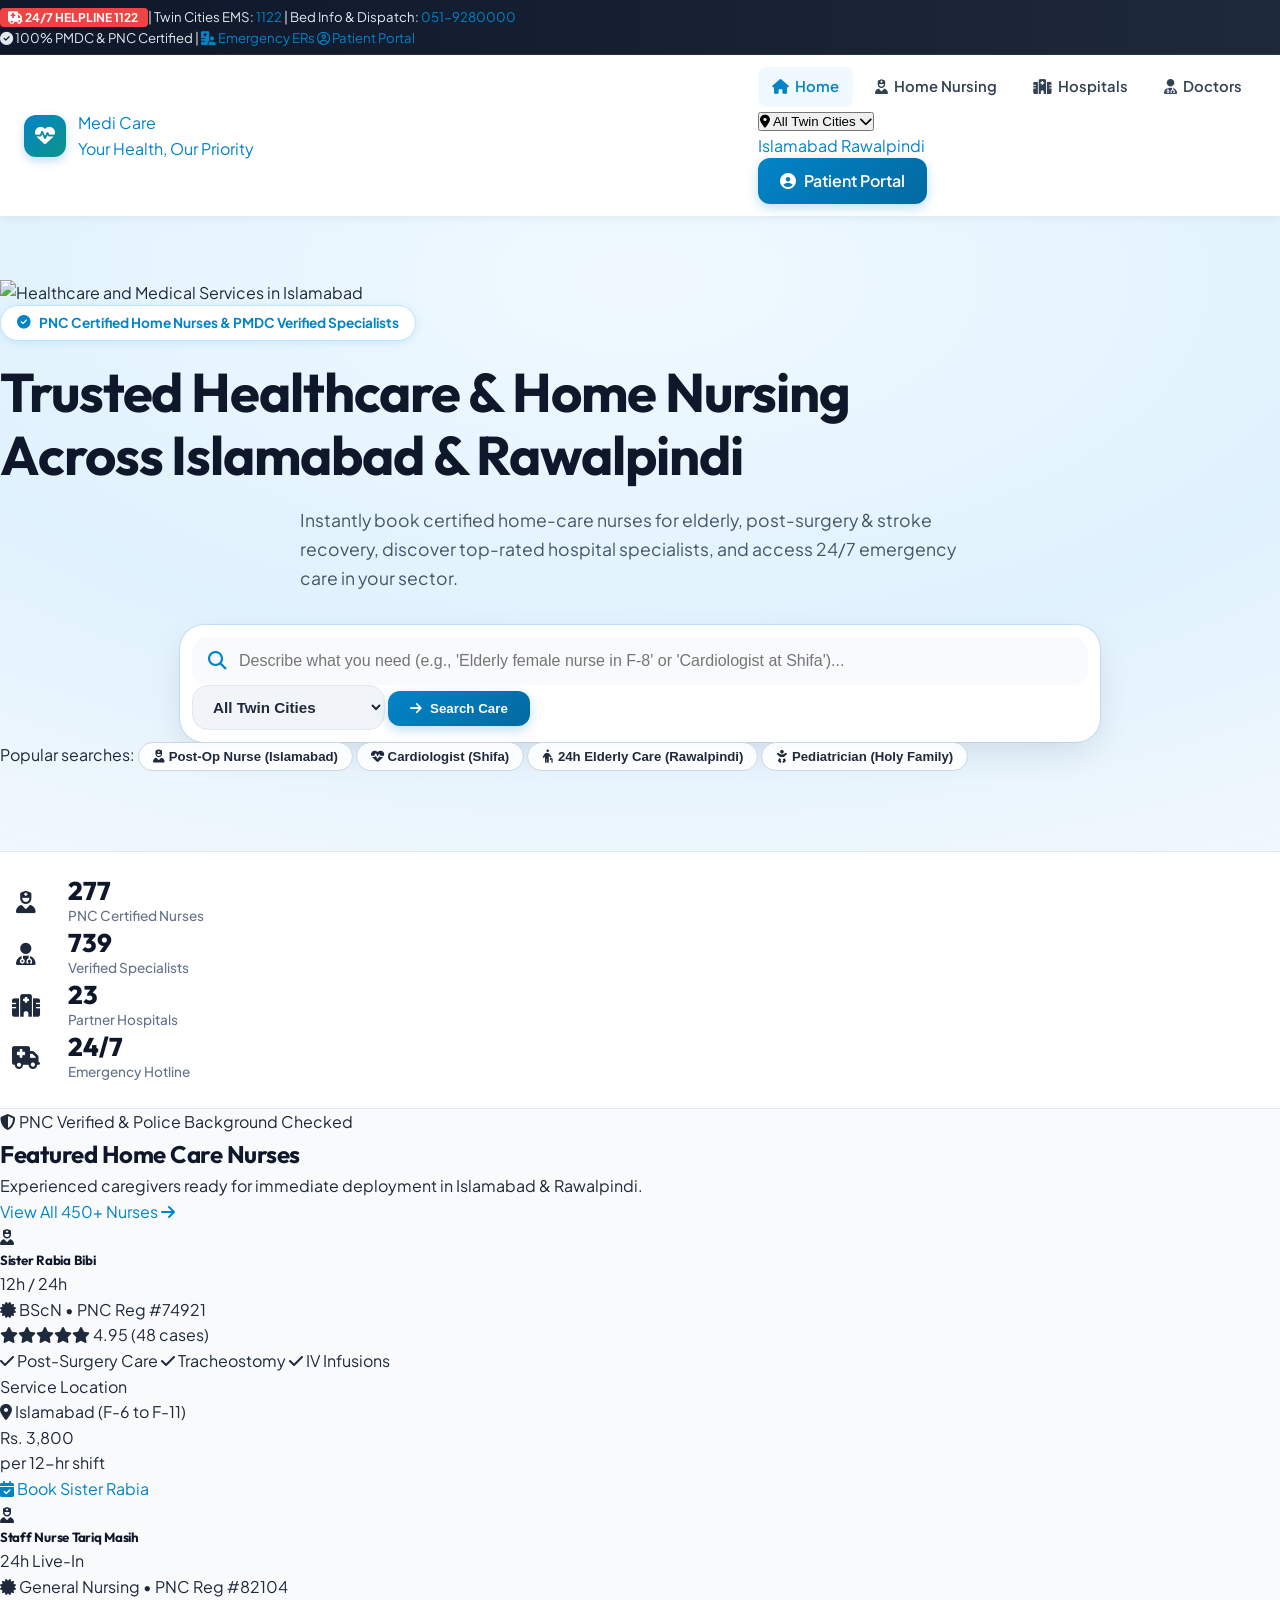
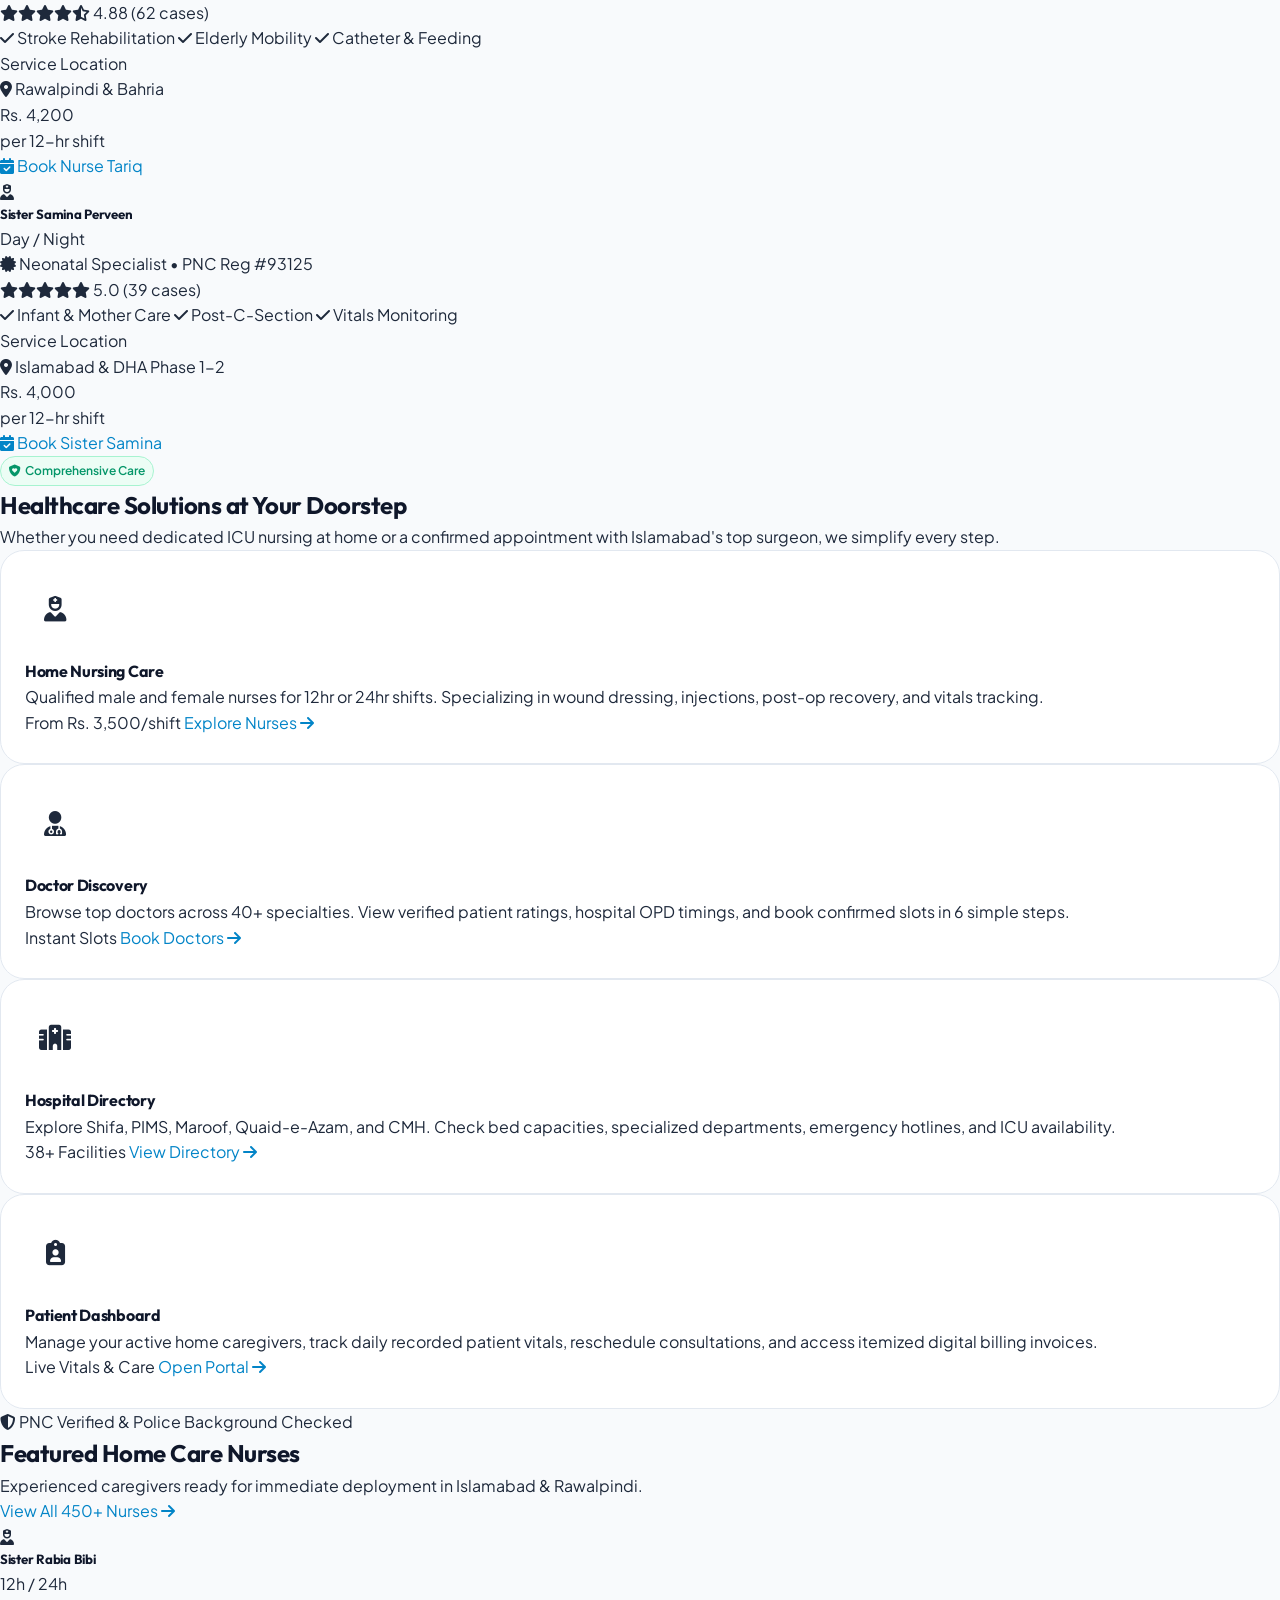
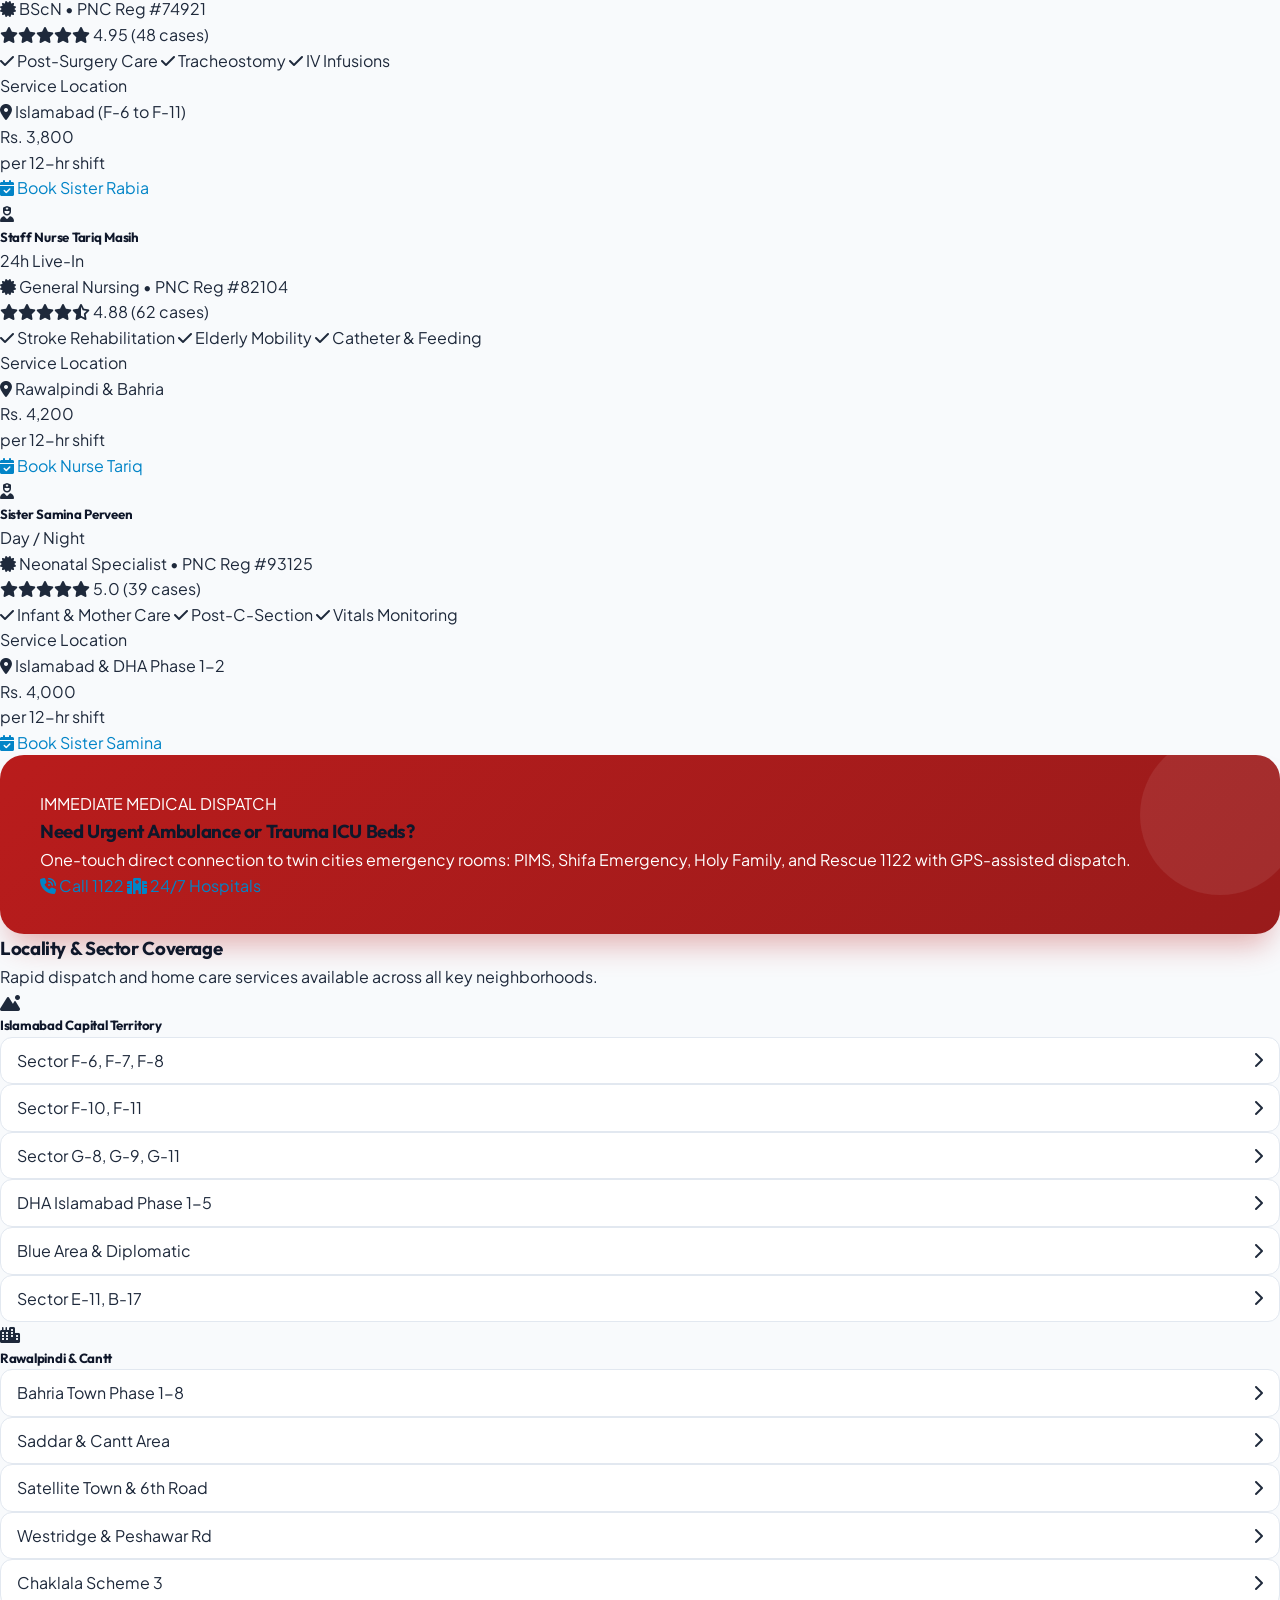
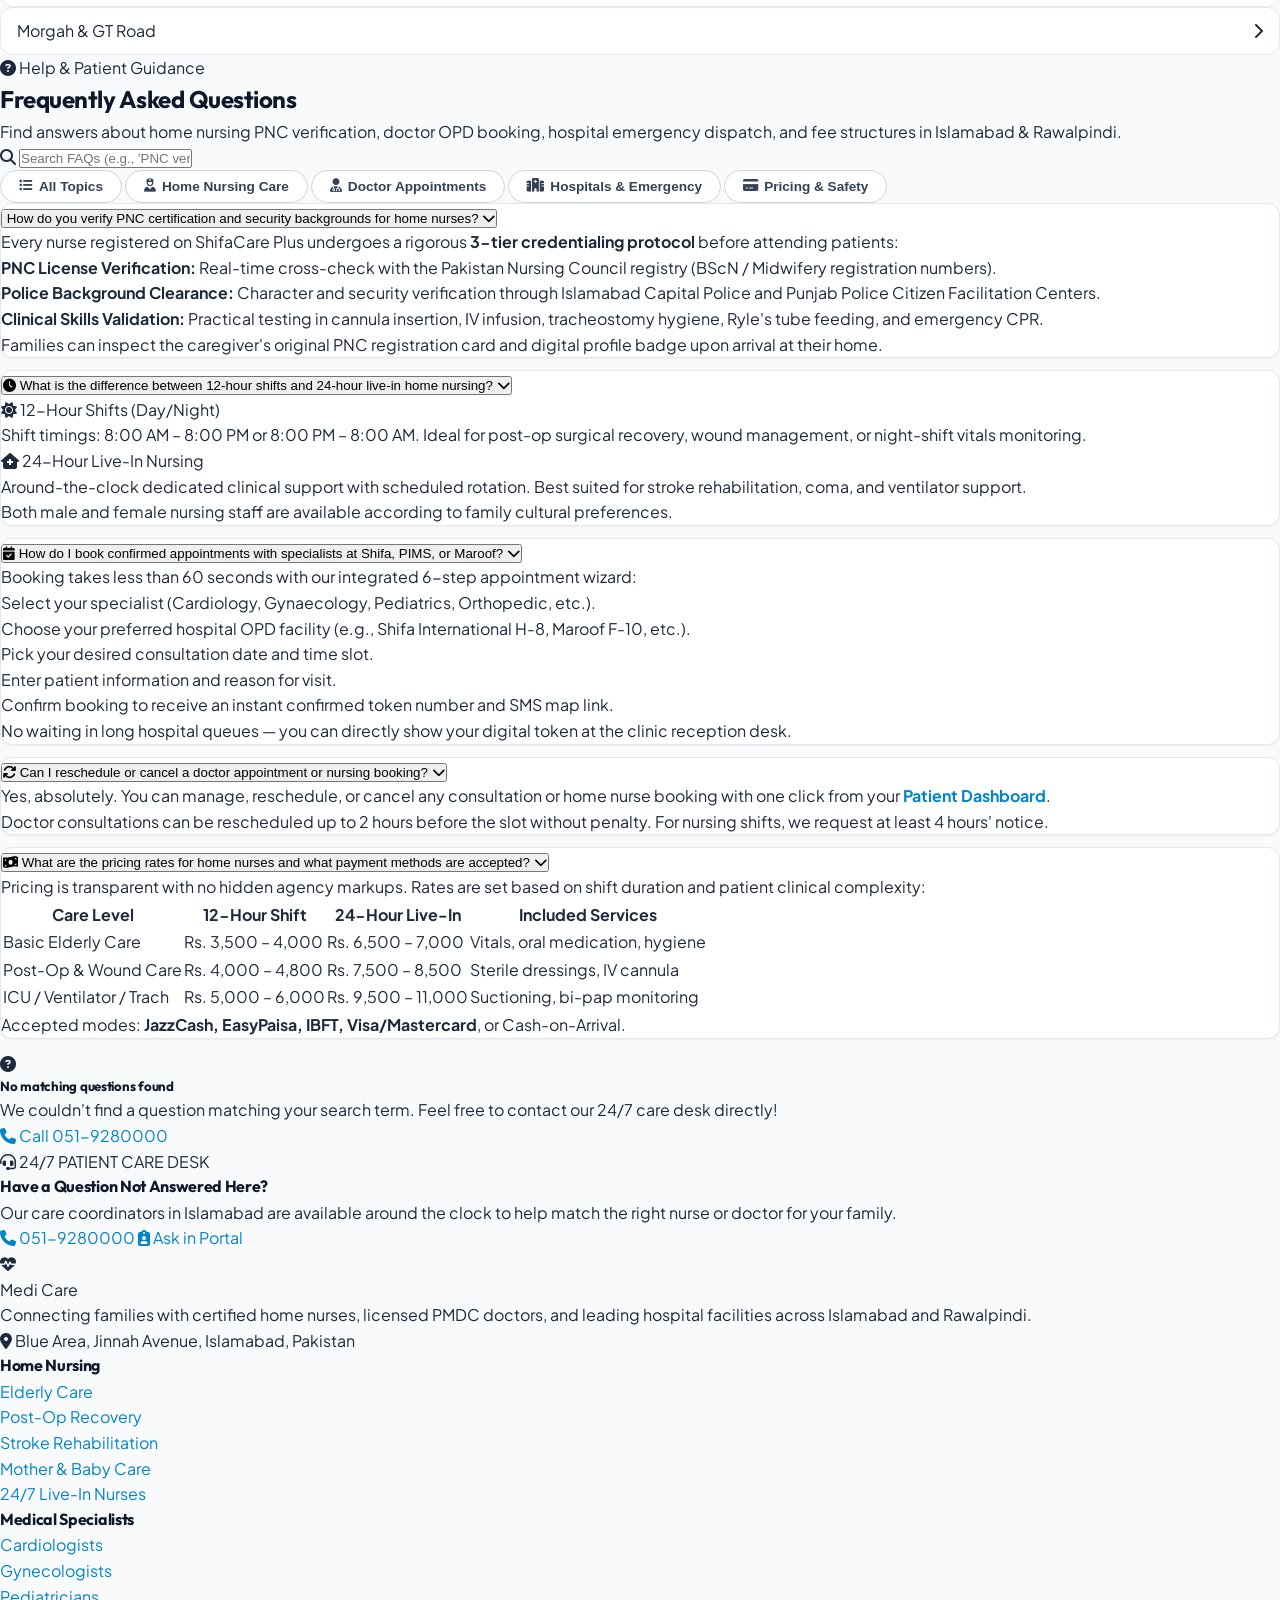
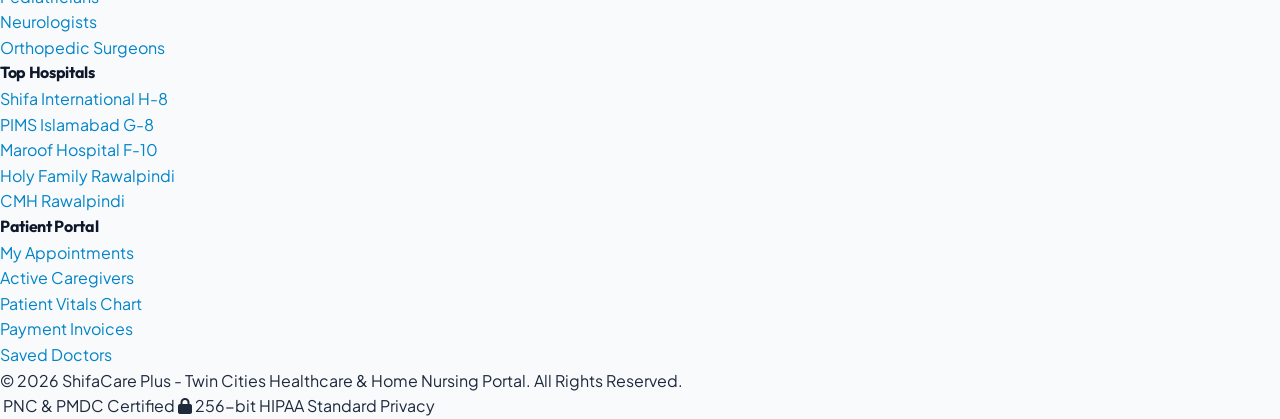
==== index.html @ 5180dd66 "first three pages complete" ====
<!DOCTYPE html>
<html lang="en">

<head>
    <meta charset="UTF-8" />
    <meta name="viewport" content="width=device-width, initial-scale=1.0" />
    <title>Healthcare Services & Home Nursing Portal | Islamabad & Rawalpindi</title>
    <meta name="description"
        content="Connecting patients and families with verified hospitals, leading doctors, and qualified home-care nurses in Islamabad and Rawalpindi." />
    <meta property="og:title" content="Healthcare Services & Home Nursing Portal" />
    <meta property="og:description"
        content="Find verified doctors, certified home nursing care, and 24/7 hospitals in Islamabad & Rawalpindi." />

    <!-- FontAwesome 6 Icons -->
    <link rel="stylesheet" href="https://cdnjs.cloudflare.com/ajax/libs/font-awesome/6.5.1/css/all.min.css" />
    <!-- AOS Library CSS -->
    <link href="https://unpkg.com/aos@2.3.1/dist/aos.css" rel="stylesheet">

    <!-- Dedicated Stylesheets -->
    <link rel="stylesheet" href="/assets/css/global.css" />
    <link rel="stylesheet" href="/assets/css/index.css" />
</head>

<body class="bg-slate-50 text-slate-800 font-sans antialiased selection:bg-sky-500 selection:text-white">

    <!-- TOP EMERGENCY RESPONSE & UTILITY BAR -->
    <div class="top-emergency-bar bg-slate-900 text-slate-200 border-b border-slate-800"
        id="top-emergency-announcement-bar" data-aos="fade-down" data-aos-duration="800">
        <div class="max-w-7xl mx-auto px-4 flex justify-between items-center flex-wrap gap-2 py-1.5">
            <div class="flex items-center flex-wrap gap-2 text-xs">
                <a href="tel:1122"
                    class="badge-emergency inline-flex items-center px-2.5 py-1 rounded-full text-white bg-red-600 hover:bg-red-700 font-semibold no-underline transition-colors">
                    <i class="fa-solid fa-truck-medical mr-1.5"></i> 24/7 HELPLINE 1122
                </a>
                <span class="text-slate-500 hidden sm:inline">|</span>
                <span class="text-slate-300 text-xs">
                    Twin Cities EMS: <a href="tel:1122" class="text-white font-bold hover:underline">1122</a>
                    <span class="hidden md:inline">| Bed Info &amp; Dispatch: <a href="tel:0519280000"
                            class="text-white font-bold hover:underline">051-9280000</a></span>
                </span>
            </div>
            <div class="flex items-center gap-3 text-xs">
                <span class="hidden lg:inline text-emerald-400 font-medium">
                    <i class="fa-solid fa-circle-check mr-1"></i> 100% PMDC &amp; PNC Certified
                </span>
                <span class="text-slate-500 hidden lg:inline">|</span>
                <a href="hospitals.html" class="text-slate-300 hover:text-white hidden md:inline transition-colors">
                    <i class="fa-solid fa-hospital-user mr-1 text-indigo-400"></i> Emergency ERs
                </a>
                <a href="patient-portal.html"
                    class="text-slate-200 hover:text-white font-semibold bg-slate-800/80 px-2.5 py-1 rounded border border-slate-700 transition-colors">
                    <i class="fa-regular fa-user-circle mr-1 text-sky-400"></i> Patient Portal
                </a>
            </div>
        </div>
    </div>

    <!-- STICKY MAIN NAVBAR -->
    <header
        class="portal-navbar-wrapper sticky top-0 z-50 bg-white/95 backdrop-blur-md border-b border-slate-100 shadow-sm"
        data-aos="fade-down" data-aos-duration="1000" data-aos-delay="100">
        <div class="portal-nav-container max-w-7xl mx-auto px-4 py-3 flex justify-between items-center relative">

            <!-- Brand Logo -->
            <a class="portal-brand flex items-center gap-3 no-underline" href="index.html">
                <div
                    class="brand-icon-box w-10 h-10 bg-sky-600 text-white flex items-center justify-center rounded-lg shadow-sm">
                    <i class="fas fa-heartbeat"></i>
                </div>
                <div class="brand-text-container flex flex-col">
                    <span class="font-extrabold text-lg text-slate-900 leading-tight">Medi <span
                            class="text-emerald-600">Care</span></span>
                    <span class="text-[0.65rem] font-bold text-teal-600 tracking-wider uppercase">Your Health, Our
                        Priority</span>
                </div>
            </a>

            <!-- Mobile Hamburger Button -->
            <button
                class="portal-mobile-toggle md:hidden text-slate-700 hover:text-sky-600 p-2 focus:outline-none cursor-pointer z-50"
                id="manualMenuBtn" aria-label="Toggle Navigation">
                <i class="fas fa-bars text-xl" id="menuIcon"></i>
            </button>

            <!-- Navigation Links Wrapper -->
            <div class="portal-nav-links-wrapper md:flex items-center gap-8 absolute md:relative top-full left-0 right-0 bg-white shadow-xl md:shadow-none border-b md:border-none border-slate-100 p-5 md:p-0 flex-col md:flex-row transition-all"
                id="manualNavContent">

                <ul
                    class="portal-nav-links flex flex-col md:flex-row items-start md:items-center gap-3 md:gap-2 m-0 p-0 list-none w-full md:w-auto">
                    <li class="w-full md:w-auto">
                        <a class="nav-link-custom active font-semibold text-sky-600 bg-sky-50 px-3.5 py-2.5 rounded-md flex items-center gap-2 no-underline transition-colors w-full"
                            href="index.html">
                            <i class="fas fa-home"></i> Home
                        </a>
                    </li>
                    <li class="w-full md:w-auto">
                        <a class="nav-link-custom font-semibold text-slate-700 hover:text-sky-600 hover:bg-slate-50 px-3.5 py-2.5 rounded-md flex items-center gap-2 no-underline transition-colors w-full"
                            href="nurse.html">
                            <i class="fas fa-user-nurse"></i> Home Nursing
                        </a>
                    </li>
                    <li class="w-full md:w-auto">
                        <a class="nav-link-custom font-semibold text-slate-700 hover:text-sky-600 hover:bg-slate-50 px-3.5 py-2.5 rounded-md flex items-center gap-2 no-underline transition-colors w-full"
                            href="hospitals.html">
                            <i class="fas fa-hospital"></i> Hospitals
                        </a>
                    </li>
                    <li class="w-full md:w-auto">
                        <a class="nav-link-custom font-semibold text-slate-700 hover:text-sky-600 hover:bg-slate-50 px-3.5 py-2.5 rounded-md flex items-center gap-2 no-underline transition-colors w-full"
                            href="doctors.html">
                            <i class="fas fa-user-md"></i> Doctors
                        </a>
                    </li>
                </ul>

                <div
                    class="flex flex-col md:flex-row items-stretch md:items-center gap-4 w-full md:w-auto mt-4 md:mt-0 pt-4 md:pt-0 border-t md:border-t-0 border-slate-100">
                    <!-- City Selection Dropdown -->
                    <div class="relative" id="cityDropdownWrapper">
                        <button type="button" id="cityDropdownBtn"
                            class="flex items-center justify-between md:justify-start gap-1.5 text-sm font-semibold text-slate-700 hover:text-sky-600 focus:outline-none py-2 w-full cursor-pointer">
                            <span class="flex items-center gap-1.5">
                                <i class="fas fa-map-marker-alt text-sky-600"></i>
                                <span class="selected-city-text">Islamabad / Pindi</span>
                            </span>
                            <i class="fas fa-chevron-down text-xs text-slate-400"></i>
                        </button>

                        <div id="cityDropdownMenu"
                            class="absolute right-0 mt-2 w-full md:w-44 bg-white rounded-xl shadow-xl border border-slate-100 py-2 z-50 hidden">
                            <a href="#"
                                class="block px-4 py-2 text-sm font-semibold text-sky-600 bg-sky-50 city-dropdown-option"
                                data-city="Islamabad">Islamabad</a>
                            <a href="#"
                                class="block px-4 py-2 text-sm text-slate-700 hover:bg-slate-50 transition-colors city-dropdown-option"
                                data-city="Rawalpindi">Rawalpindi</a>
                        </div>
                    </div>

                    <a href="dashboard-patient.html"
                        class="btn-primary-health bg-sky-600 hover:bg-sky-700 text-white px-4 py-2.5 rounded-lg font-semibold text-sm no-underline flex items-center justify-center gap-1.5 shadow-sm transition-all">
                        <i class="fas fa-user-circle"></i> Patient Portal
                    </a>
                </div>

            </div>

        </div>
    </header>

    <!-- HERO SECTION WITH SMART NATURAL SEARCH -->
    <section class="hero-section text-center py-20 md:py-28 relative overflow-hidden bg-slate-900" data-aos="fade-up"
        data-aos-duration="1000" id="hero-landing-section">

        <!-- Background Image with Dark Gradient Overlay -->
        <div class="absolute inset-0 z-0" data-aos="fade" data-aos-duration="1200">
            <!-- Professional Hospital/Healthcare Background Image -->
            <img src="https://images.unsplash.com/photo-1584515979956-69f6d7d99723?auto=format&fit=crop&w=2000&q=80"
                alt="Healthcare and Medical Services in Islamabad"
                class="w-full h-full object-cover object-center opacity-25">

            <!-- Multi-layer Gradient for smooth depth and readability -->
            <div class="absolute inset-0 bg-gradient-to-b from-slate-950/80 via-slate-900/70 to-slate-950/90"></div>
            <div class="absolute inset-0 bg-gradient-to-r from-teal-950/40 via-transparent to-sky-950/40"></div>
        </div>

        <div class="max-w-7xl mx-auto px-4 relative z-10">

            <!-- Trust Pill -->
            <div class="hero-pill-badge inline-flex items-center gap-2 px-4 py-1.5 rounded-full bg-teal-500/10 border border-teal-500/30 text-teal-300 text-xs font-semibold mb-6 shadow-sm backdrop-blur-md"
                id="hero-verified-badge" data-aos="fade-down" data-aos-delay="100">
                <i class="fa-solid fa-circle-check text-emerald-400"></i>
                <span>PNC Certified Home Nurses & PMDC Verified Specialists</span>
            </div>

            <!-- Main Heading -->
            <h1 class="hero-title text-3xl sm:text-4xl lg:text-6xl font-extrabold text-white tracking-tight leading-tight mb-5"
                id="hero-main-heading" data-aos="fade-up" data-aos-delay="200">
                Trusted Healthcare & <span class="text-teal-400">Home Nursing</span> <br class="hidden md:inline" />
                Across <span class="text-sky-400">Islamabad & Rawalpindi</span>
            </h1>

            <!-- Subtitle -->
            <p class="hero-subtitle text-base sm:text-lg text-slate-300 max-w-2xl mx-auto mb-10 font-normal leading-relaxed"
                id="hero-subtext" data-aos="fade-up" data-aos-delay="300">
                Instantly book certified home-care nurses for elderly, post-surgery & stroke recovery, discover
                top-rated hospital specialists, and access 24/7 emergency care in your sector.
            </p>

            <!-- SMART SEARCH BAR BOX (Glassmorphism effect) -->
            <div class="smart-search-box text-start max-w-4xl mx-auto bg-white/95 backdrop-blur-xl p-3 sm:p-4 rounded-3xl shadow-2xl border border-white/20 relative"
                id="smart-search-container" data-aos="zoom-in" data-aos-delay="400">
                <div class="flex flex-col md:flex-row gap-3">

                    <!-- Natural Language Search Input -->
                    <div class="search-input-wrapper relative flex-grow">
                        <i
                            class="fa-solid fa-magnifying-glass search-icon-inside absolute left-4 top-1/2 -translate-y-1/2 text-slate-400"></i>
                        <input type="text"
                            class="smart-search-input w-full pl-11 pr-4 py-3.5 bg-slate-50 hover:bg-slate-100/80 focus:bg-white border border-slate-200 rounded-2xl text-sm text-slate-800 placeholder-slate-400 focus:outline-none focus:ring-2 focus:ring-sky-500 focus:border-transparent transition-all shadow-inner"
                            id="global-smart-search"
                            placeholder="Describe what you need (e.g., 'Elderly female nurse in F-8' or 'Cardiologist at Shifa')..."
                            autocomplete="off" />
                    </div>

                    <!-- City Selector inside search box -->
                    <select
                        class="city-select-pill px-4 py-3.5 bg-slate-50 hover:bg-slate-100/80 border border-slate-200 rounded-2xl text-sm font-medium text-slate-700 focus:outline-none focus:ring-2 focus:ring-sky-500 transition-all cursor-pointer"
                        id="search-city-filter">
                        <option value="All">All Twin Cities</option>
                        <option value="Islamabad">Islamabad Sectors</option>
                        <option value="Rawalpindi">Rawalpindi & Cantt</option>
                    </select>

                    <!-- Search Action Button -->
                    <button
                        class="btn-primary-health bg-sky-600 hover:bg-sky-500 active:scale-[0.98] text-white px-7 py-3.5 rounded-2xl font-semibold text-sm flex items-center justify-center gap-2 shadow-lg hover:shadow-sky-500/25 transition-all"
                        id="btn-smart-search">
                        <i class="fa-solid fa-arrow-right"></i>
                        <span>Search Care</span>
                    </button>
                </div>

                <!-- Dynamic suggestions dropdown -->
                <div class="search-suggestions-container absolute left-0 right-0 top-full mt-2 bg-white rounded-2xl shadow-2xl border border-slate-100 z-50 overflow-hidden"
                    id="search-suggestions-box"></div>
            </div>

            <!-- Quick prompts pills for natural search -->
            <div class="flex flex-wrap justify-center items-center gap-2.5 mt-6 max-w-3xl mx-auto"
                id="quick-prompt-chips" data-aos="fade-up" data-aos-delay="500">
                <span class="text-xs text-slate-300 font-medium mr-1">Popular searches:</span>

                <button
                    class="quick-prompt-pill inline-flex items-center px-3 py-1.5 rounded-xl bg-slate-800/80 hover:bg-sky-950 border border-slate-700 hover:border-sky-500/50 text-xs font-medium text-slate-200 transition-all shadow-sm backdrop-blur-sm"
                    data-prompt="Female nurse for post-op care in F-10 Islamabad" id="chip-post-op">
                    <i class="fa-solid fa-user-nurse text-teal-400 mr-1.5"></i> Post-Op Nurse (Islamabad)
                </button>

                <button
                    class="quick-prompt-pill inline-flex items-center px-3 py-1.5 rounded-xl bg-slate-800/80 hover:bg-sky-950 border border-slate-700 hover:border-sky-500/50 text-xs font-medium text-slate-200 transition-all shadow-sm backdrop-blur-sm"
                    data-prompt="Best Cardiologist in Shifa International Hospital" id="chip-shifa-cardio">
                    <i class="fa-solid fa-heart-pulse text-red-400 mr-1.5"></i> Cardiologist (Shifa)
                </button>

                <button
                    class="quick-prompt-pill inline-flex items-center px-3 py-1.5 rounded-xl bg-slate-800/80 hover:bg-sky-950 border border-slate-700 hover:border-sky-500/50 text-xs font-medium text-slate-200 transition-all shadow-sm backdrop-blur-sm"
                    data-prompt="Elderly patient 24hr care in Bahria Town Rawalpindi" id="chip-elderly-care">
                    <i class="fa-solid fa-person-cane text-amber-400 mr-1.5"></i> 24h Elderly Care (Rawalpindi)
                </button>

                <button
                    class="quick-prompt-pill inline-flex items-center px-3 py-1.5 rounded-xl bg-slate-800/80 hover:bg-sky-950 border border-slate-700 hover:border-sky-500/50 text-xs font-medium text-slate-200 transition-all shadow-sm backdrop-blur-sm"
                    data-prompt="Pediatrician in Holy Family Hospital Rawalpindi" id="chip-pediatrician">
                    <i class="fa-solid fa-baby text-sky-400 mr-1.5"></i> Pediatrician (Holy Family)
                </button>
            </div>

        </div>
    </section>

    <!-- State-of-the-art healthcare metrics and trust indicators -->
    <section class="trust-stats-strip py-12 bg-white border-y border-slate-100 shadow-sm relative z-20"
        data-aos="fade-up" data-aos-duration="800" id="trust-metrics-section">
        <div class="max-w-7xl mx-auto px-4 sm:px-6 lg:px-8">
            <div class="grid grid-cols-2 lg:grid-cols-4 gap-4 sm:gap-6">

                <!-- Stat Box 1: Nurses -->
                <div class="stat-item-box flex items-center gap-4 p-5 rounded-2xl bg-white hover:bg-slate-50/80 border border-slate-100 hover:border-teal-200 shadow-sm hover:shadow-md transition-all duration-300 group"
                    id="stat-box-nurses" data-aos="zoom-in" data-aos-delay="100">
                    <div
                        class="stat-icon-wrapper w-12 h-12 rounded-2xl bg-teal-50 text-teal-600 flex items-center justify-center text-xl shrink-0 group-hover:scale-110 transition-transform">
                        <i class="fa-solid fa-user-nurse"></i>
                    </div>
                    <div>
                        <div class="stat-num text-2xl sm:text-3xl font-extrabold text-slate-900 leading-none mb-1"
                            data-target="450">0+</div>
                        <div class="stat-label text-xs sm:text-sm font-medium text-slate-500">PNC Certified Nurses</div>
                    </div>
                </div>

                <!-- Stat Box 2: Doctors -->
                <div class="stat-item-box flex items-center gap-4 p-5 rounded-2xl bg-white hover:bg-slate-50/80 border border-slate-100 hover:border-sky-200 shadow-sm hover:shadow-md transition-all duration-300 group"
                    id="stat-box-doctors" data-aos="zoom-in" data-aos-delay="200">
                    <div
                        class="stat-icon-wrapper w-12 h-12 rounded-2xl bg-sky-50 text-sky-600 flex items-center justify-center text-xl shrink-0 group-hover:scale-110 transition-transform">
                        <i class="fa-solid fa-user-doctor"></i>
                    </div>
                    <div>
                        <div class="stat-num text-2xl sm:text-3xl font-extrabold text-slate-900 leading-none mb-1"
                            data-target="1200">0+</div>
                        <div class="stat-label text-xs sm:text-sm font-medium text-slate-500">Verified Specialists</div>
                    </div>
                </div>

                <!-- Stat Box 3: Hospitals -->
                <div class="stat-item-box flex items-center gap-4 p-5 rounded-2xl bg-white hover:bg-slate-50/80 border border-slate-100 hover:border-indigo-200 shadow-sm hover:shadow-md transition-all duration-300 group"
                    id="stat-box-hospitals" data-aos="zoom-in" data-aos-delay="300">
                    <div
                        class="stat-icon-wrapper w-12 h-12 rounded-2xl bg-indigo-50 text-indigo-600 flex items-center justify-center text-xl shrink-0 group-hover:scale-110 transition-transform">
                        <i class="fa-solid fa-hospital"></i>
                    </div>
                    <div>
                        <div class="stat-num text-2xl sm:text-3xl font-extrabold text-slate-900 leading-none mb-1"
                            data-target="38">0+</div>
                        <div class="stat-label text-xs sm:text-sm font-medium text-slate-500">Partner Hospitals</div>
                    </div>
                </div>

                <!-- Stat Box 4: Emergency -->
                <div class="stat-item-box flex items-center gap-4 p-5 rounded-2xl bg-white hover:bg-slate-50/80 border border-slate-100 hover:border-amber-200 shadow-sm hover:shadow-md transition-all duration-300 group"
                    id="stat-box-emergency" data-aos="zoom-in" data-aos-delay="400">
                    <div
                        class="stat-icon-wrapper w-12 h-12 rounded-2xl bg-amber-50 text-amber-600 flex items-center justify-center text-xl shrink-0 group-hover:scale-110 transition-transform">
                        <i class="fa-solid fa-truck-medical"></i>
                    </div>
                    <div>
                        <div class="stat-num text-2xl sm:text-3xl font-extrabold text-slate-900 leading-none mb-1">24/7
                        </div>
                        <div class="stat-label text-xs sm:text-sm font-medium text-slate-500">Emergency Hotline</div>
                    </div>
                </div>

            </div>
        </div>
    </section>

    <!-- Home Nursing section -->
    <section class="py-12 bg-white border-y border-slate-200" id="featured-nurses-section" data-aos="fade-up"
        data-aos-duration="1000">
        <div class="max-w-7xl mx-auto px-4 sm:px-6 lg:px-8">

            <div class="flex flex-col md:flex-row md:items-end justify-between mb-8 gap-4" data-aos="fade-up"
                data-aos-delay="100">
                <div>
                    <span
                        class="inline-flex items-center gap-1.5 text-xs font-bold text-teal-700 bg-teal-50 border border-teal-100 px-3 py-1 rounded-full mb-2.5">
                        <i class="fa-solid fa-shield-halved text-teal-600"></i> PNC Verified & Police Background Checked
                    </span>
                    <h2 class="text-2xl md:text-3xl font-extrabold text-slate-900 tracking-tight">Featured Home Care
                        Nurses</h2>
                    <p class="text-slate-600 text-sm mt-1">Experienced caregivers ready for immediate deployment in
                        Islamabad & Rawalpindi.</p>
                </div>
                <a href="nurses.html"
                    class="inline-flex items-center justify-center gap-2 px-5 py-2.5 text-sm font-semibold text-sky-600 bg-sky-50 hover:bg-sky-100 rounded-xl transition-all no-underline shrink-0"
                    id="btn-view-all-nurses">
                    <span>View All 450+ Nurses</span>
                    <i class="fa-solid fa-arrow-right text-xs"></i>
                </a>
            </div>

            <div class="grid grid-cols-1 md:grid-cols-2 lg:grid-cols-3 gap-6">

                <!-- Nurse 1 -->
                <div class="bg-white rounded-2xl border border-slate-200/80 p-5 shadow-xs hover:shadow-lg transition-all duration-300 flex flex-col justify-between"
                    id="featured-nurse-1" data-aos="fade-right" data-aos-delay="200">
                    <div>
                        <div class="flex items-start gap-3.5 mb-4">
                            <div
                                class="w-12 h-12 rounded-xl bg-sky-50 text-sky-600 flex items-center justify-center text-lg shrink-0 shadow-inner">
                                <i class="fa-solid fa-user-nurse"></i>
                            </div>
                            <div class="flex-grow min-w-0">
                                <div class="flex items-start justify-between gap-2">
                                    <h5 class="font-bold text-slate-900 text-base truncate mb-0">Sister Rabia Bibi</h5>
                                    <span
                                        class="text-[0.7rem] font-bold text-sky-700 bg-sky-50 px-2 py-0.5 rounded-md shrink-0">12h
                                        / 24h</span>
                                </div>
                                <div class="text-xs font-semibold text-teal-700 mt-1 flex items-center gap-1">
                                    <i class="fa-solid fa-certificate"></i> BScN • PNC Reg #74921
                                </div>
                                <div class="flex items-center gap-1 mt-1.5 text-amber-400 text-xs">
                                    <i class="fa-solid fa-star"></i><i class="fa-solid fa-star"></i><i
                                        class="fa-solid fa-star"></i><i class="fa-solid fa-star"></i><i
                                        class="fa-solid fa-star"></i>
                                    <span class="text-slate-600 font-bold ml-1">4.95 <span
                                            class="text-slate-400 font-normal">(48 cases)</span></span>
                                </div>
                            </div>
                        </div>

                        <div class="flex flex-wrap gap-1.5 mb-5">
                            <span
                                class="inline-flex items-center gap-1 text-xs font-medium bg-slate-100 text-slate-700 px-2.5 py-1 rounded-md">
                                <i class="fa-solid fa-check text-emerald-600 text-[10px]"></i> Post-Surgery Care
                            </span>
                            <span
                                class="inline-flex items-center gap-1 text-xs font-medium bg-slate-100 text-slate-700 px-2.5 py-1 rounded-md">
                                <i class="fa-solid fa-check text-emerald-600 text-[10px]"></i> Tracheostomy
                            </span>
                            <span
                                class="inline-flex items-center gap-1 text-xs font-medium bg-slate-100 text-slate-700 px-2.5 py-1 rounded-md">
                                <i class="fa-solid fa-check text-emerald-600 text-[10px]"></i> IV Infusions
                            </span>
                        </div>
                    </div>

                    <div>
                        <div class="flex items-center justify-between pt-4 border-t border-slate-100 mb-4">
                            <div>
                                <div class="text-[0.7rem] font-medium text-slate-400 uppercase tracking-wide">Service
                                    Location</div>
                                <div class="text-xs font-bold text-slate-800 mt-0.5 flex items-center gap-1">
                                    <i class="fa-solid fa-location-dot text-sky-600"></i> Islamabad (F-6 to F-11)
                                </div>
                            </div>
                            <div class="text-right shrink-0">
                                <div class="text-base font-extrabold text-slate-900">Rs. 3,800</div>
                                <div class="text-[0.65rem] text-slate-400">per 12-hr shift</div>
                            </div>
                        </div>

                        <a href="book-nurse.html?id=rabia-bibi"
                            class="w-full flex items-center justify-center gap-2 bg-slate-900 hover:bg-sky-600 text-white hover:text-white text-sm font-semibold py-2.5 px-4 rounded-xl transition-all duration-200 no-underline shadow-xs hover:-translate-y-0.5">
                            <i class="fa-solid fa-calendar-check"></i> Book Sister Rabia
                        </a>
                    </div>
                </div>

                <!-- Nurse 2 -->
                <div class="bg-white rounded-2xl border border-slate-200/80 p-5 shadow-xs hover:shadow-lg transition-all duration-300 flex flex-col justify-between"
                    id="featured-nurse-2" data-aos="fade-right" data-aos-delay="300">
                    <div>
                        <div class="flex items-start gap-3.5 mb-4">
                            <div
                                class="w-12 h-12 rounded-xl bg-sky-50 text-sky-600 flex items-center justify-center text-lg shrink-0 shadow-inner">
                                <i class="fa-solid fa-user-nurse"></i>
                            </div>
                            <div class="flex-grow min-w-0">
                                <div class="flex items-start justify-between gap-2">
                                    <h5 class="font-bold text-slate-900 text-base truncate mb-0">Staff Nurse Tariq Masih
                                    </h5>
                                    <span
                                        class="text-[0.7rem] font-bold text-sky-700 bg-sky-50 px-2 py-0.5 rounded-md shrink-0">24h
                                        Live-In</span>
                                </div>
                                <div class="text-xs font-semibold text-teal-700 mt-1 flex items-center gap-1">
                                    <i class="fa-solid fa-certificate"></i> General Nursing • PNC Reg #82104
                                </div>
                                <div class="flex items-center gap-1 mt-1.5 text-amber-400 text-xs">
                                    <i class="fa-solid fa-star"></i><i class="fa-solid fa-star"></i><i
                                        class="fa-solid fa-star"></i><i class="fa-solid fa-star"></i><i
                                        class="fa-solid fa-star-half-stroke"></i>
                                    <span class="text-slate-600 font-bold ml-1">4.88 <span
                                            class="text-slate-400 font-normal">(62 cases)</span></span>
                                </div>
                            </div>
                        </div>

                        <div class="flex flex-wrap gap-1.5 mb-5">
                            <span
                                class="inline-flex items-center gap-1 text-xs font-medium bg-slate-100 text-slate-700 px-2.5 py-1 rounded-md">
                                <i class="fa-solid fa-check text-emerald-600 text-[10px]"></i> Stroke Rehabilitation
                            </span>
                            <span
                                class="inline-flex items-center gap-1 text-xs font-medium bg-slate-100 text-slate-700 px-2.5 py-1 rounded-md">
                                <i class="fa-solid fa-check text-emerald-600 text-[10px]"></i> Elderly Mobility
                            </span>
                            <span
                                class="inline-flex items-center gap-1 text-xs font-medium bg-slate-100 text-slate-700 px-2.5 py-1 rounded-md">
                                <i class="fa-solid fa-check text-emerald-600 text-[10px]"></i> Catheter & Feeding
                            </span>
                        </div>
                    </div>

                    <div>
                        <div class="flex items-center justify-between pt-4 border-t border-slate-100 mb-4">
                            <div>
                                <div class="text-[0.7rem] font-medium text-slate-400 uppercase tracking-wide">Service
                                    Location</div>
                                <div class="text-xs font-bold text-slate-800 mt-0.5 flex items-center gap-1">
                                    <i class="fa-solid fa-location-dot text-sky-600"></i> Rawalpindi & Bahria
                                </div>
                            </div>
                            <div class="text-right shrink-0">
                                <div class="text-base font-extrabold text-slate-900">Rs. 4,200</div>
                                <div class="text-[0.65rem] text-slate-400">per 12-hr shift</div>
                            </div>
                        </div>

                        <a href="book-nurse.html?id=tariq-masih"
                            class="w-full flex items-center justify-center gap-2 bg-slate-900 hover:bg-sky-600 text-white hover:text-white text-sm font-semibold py-2.5 px-4 rounded-xl transition-all duration-200 no-underline shadow-xs hover:-translate-y-0.5">
                            <i class="fa-solid fa-calendar-check"></i> Book Nurse Tariq
                        </a>
                    </div>
                </div>

                <!-- Nurse 3 -->
                <div class="bg-white rounded-2xl border border-slate-200/80 p-5 shadow-xs hover:shadow-lg transition-all duration-300 flex flex-col justify-between"
                    id="featured-nurse-3" data-aos="fade-right" data-aos-delay="400">
                    <div>
                        <div class="flex items-start gap-3.5 mb-4">
                            <div
                                class="w-12 h-12 rounded-xl bg-sky-50 text-sky-600 flex items-center justify-center text-lg shrink-0 shadow-inner">
                                <i class="fa-solid fa-user-nurse"></i>
                            </div>
                            <div class="flex-grow min-w-0">
                                <div class="flex items-start justify-between gap-2">
                                    <h5 class="font-bold text-slate-900 text-base truncate mb-0">Sister Samina Perveen
                                    </h5>
                                    <span
                                        class="text-[0.7rem] font-bold text-sky-700 bg-sky-50 px-2 py-0.5 rounded-md shrink-0">Day
                                        / Night</span>
                                </div>
                                <div class="text-xs font-semibold text-teal-700 mt-1 flex items-center gap-1">
                                    <i class="fa-solid fa-certificate"></i> Neonatal Specialist • PNC Reg #93125
                                </div>
                                <div class="flex items-center gap-1 mt-1.5 text-amber-400 text-xs">
                                    <i class="fa-solid fa-star"></i><i class="fa-solid fa-star"></i><i
                                        class="fa-solid fa-star"></i><i class="fa-solid fa-star"></i><i
                                        class="fa-solid fa-star"></i>
                                    <span class="text-slate-600 font-bold ml-1">5.0 <span
                                            class="text-slate-400 font-normal">(39 cases)</span></span>
                                </div>
                            </div>
                        </div>

                        <div class="flex flex-wrap gap-1.5 mb-5">
                            <span
                                class="inline-flex items-center gap-1 text-xs font-medium bg-slate-100 text-slate-700 px-2.5 py-1 rounded-md">
                                <i class="fa-solid fa-check text-emerald-600 text-[10px]"></i> Infant & Mother Care
                            </span>
                            <span
                                class="inline-flex items-center gap-1 text-xs font-medium bg-slate-100 text-slate-700 px-2.5 py-1 rounded-md">
                                <i class="fa-solid fa-check text-emerald-600 text-[10px]"></i> Post-C-Section
                            </span>
                            <span
                                class="inline-flex items-center gap-1 text-xs font-medium bg-slate-100 text-slate-700 px-2.5 py-1 rounded-md">
                                <i class="fa-solid fa-check text-emerald-600 text-[10px]"></i> Vitals Monitoring
                            </span>
                        </div>
                    </div>

                    <div>
                        <div class="flex items-center justify-between pt-4 border-t border-slate-100 mb-4">
                            <div>
                                <div class="text-[0.7rem] font-medium text-slate-400 uppercase tracking-wide">Service
                                    Location</div>
                                <div class="text-xs font-bold text-slate-800 mt-0.5 flex items-center gap-1">
                                    <i class="fa-solid fa-location-dot text-sky-600"></i> Islamabad & DHA Phase 1-2
                                </div>
                            </div>
                            <div class="text-right shrink-0">
                                <div class="text-base font-extrabold text-slate-900">Rs. 4,000</div>
                                <div class="text-[0.65rem] text-slate-400">per 12-hr shift</div>
                            </div>
                        </div>

                        <a href="book-nurse.html?id=samina-perveen"
                            class="w-full flex items-center justify-center gap-2 bg-slate-900 hover:bg-sky-600 text-white hover:text-white text-sm font-semibold py-2.5 px-4 rounded-xl transition-all duration-200 no-underline shadow-xs hover:-translate-y-0.5">
                            <i class="fa-solid fa-calendar-check"></i> Book Sister Samina
                        </a>
                    </div>
                </div>

            </div>

        </div>
    </section>

    <!-- CORE HEALTHCARE PILLARS & SERVICES -->
    <section class="py-16 bg-slate-50/50" id="core-services-section">
        <div class="max-w-7xl mx-auto px-4">

            <!-- Section Header with Fade Up -->
            <div class="text-center max-w-2xl mx-auto mb-12" data-aos="fade-up" data-aos-duration="800">
                <span
                    class="badge-verified inline-flex items-center gap-1.5 px-3 py-1 rounded-full bg-sky-50 text-sky-700 text-xs font-semibold mb-2 shadow-xs"><i
                        class="fa-solid fa-shield-heart"></i> Comprehensive Care</span>
                <h2 class="text-3xl font-extrabold text-slate-900 tracking-tight">Healthcare Solutions at Your Doorstep
                </h2>
                <p class="text-slate-600 mt-2 text-sm sm:text-base">Whether you need dedicated ICU nursing at home or a
                    confirmed appointment with Islamabad's top surgeon, we simplify every step.</p>
            </div>

            <!-- Service Cards Grid with Staggered Fade Right animation -->
            <div class="grid grid-cols-1 md:grid-cols-2 lg:grid-cols-4 gap-6">

                <!-- Service 1: Home Nursing -->
                <div class="category-card bg-white p-6 rounded-2xl shadow-sm border border-slate-100 hover:shadow-md transition-all flex flex-col"
                    id="card-service-home-nursing" data-aos="fade-right" data-aos-delay="100" data-aos-duration="600">
                    <div
                        class="category-icon-box w-12 h-12 rounded-xl bg-teal-50 text-teal-600 flex items-center justify-center text-xl mb-4">
                        <i class="fa-solid fa-user-nurse"></i>
                    </div>
                    <h4 class="text-xl font-bold text-slate-900 mb-2">Home Nursing Care</h4>
                    <p class="text-slate-600 text-sm flex-grow mb-6 leading-relaxed">
                        Qualified male and female nurses for 12hr or 24hr shifts. Specializing in wound dressing,
                        injections, post-op recovery, and vitals tracking.
                    </p>
                    <div class="pt-4 border-t border-slate-100 flex justify-between items-center mt-auto">
                        <span class="text-xs font-bold text-teal-700">From Rs. 3,500/shift</span>
                        <a href="nurses.html"
                            class="text-teal-600 hover:text-teal-800 font-bold text-sm inline-flex items-center no-underline">
                            Explore Nurses <i class="fa-solid fa-arrow-right ml-1"></i>
                        </a>
                    </div>
                </div>

                <!-- Service 2: Doctor Discovery -->
                <div class="category-card bg-white p-6 rounded-2xl shadow-sm border border-slate-100 hover:shadow-md transition-all flex flex-col"
                    id="card-service-doctors" data-aos="fade-right" data-aos-delay="200" data-aos-duration="600">
                    <div
                        class="category-icon-box w-12 h-12 rounded-xl bg-sky-50 text-sky-600 flex items-center justify-center text-xl mb-4">
                        <i class="fa-solid fa-user-doctor"></i>
                    </div>
                    <h4 class="text-xl font-bold text-slate-900 mb-2">Doctor Discovery</h4>
                    <p class="text-slate-600 text-sm flex-grow mb-6 leading-relaxed">
                        Browse top doctors across 40+ specialties. View verified patient ratings, hospital OPD
                        timings, and book confirmed slots in 6 simple steps.
                    </p>
                    <div class="pt-4 border-t border-slate-100 flex justify-between items-center mt-auto">
                        <span class="text-xs font-bold text-sky-700">Instant Slots</span>
                        <a href="doctors.html"
                            class="text-sky-600 hover:text-sky-800 font-bold text-sm inline-flex items-center no-underline">
                            Book Doctors <i class="fa-solid fa-arrow-right ml-1"></i>
                        </a>
                    </div>
                </div>

                <!-- Service 3: Hospital Explorer -->
                <div class="category-card bg-white p-6 rounded-2xl shadow-sm border border-slate-100 hover:shadow-md transition-all flex flex-col"
                    id="card-service-hospitals" data-aos="fade-right" data-aos-delay="300" data-aos-duration="600">
                    <div
                        class="category-icon-box w-12 h-12 rounded-xl bg-indigo-50 text-indigo-600 flex items-center justify-center text-xl mb-4">
                        <i class="fa-solid fa-hospital"></i>
                    </div>
                    <h4 class="text-xl font-bold text-slate-900 mb-2">Hospital Directory</h4>
                    <p class="text-slate-600 text-sm flex-grow mb-6 leading-relaxed">
                        Explore Shifa, PIMS, Maroof, Quaid-e-Azam, and CMH. Check bed capacities, specialized
                        departments, emergency hotlines, and ICU availability.
                    </p>
                    <div class="pt-4 border-t border-slate-100 flex justify-between items-center mt-auto">
                        <span class="text-xs font-bold text-indigo-700">38+ Facilities</span>
                        <a href="hospitals.html"
                            class="text-indigo-600 hover:text-indigo-800 font-bold text-sm inline-flex items-center no-underline">
                            View Directory <i class="fa-solid fa-arrow-right ml-1"></i>
                        </a>
                    </div>
                </div>

                <!-- Service 4: Patient Portal -->
                <div class="category-card bg-white p-6 rounded-2xl shadow-sm border border-slate-100 hover:shadow-md transition-all flex flex-col"
                    id="card-service-dashboard" data-aos="fade-right" data-aos-delay="400" data-aos-duration="600">
                    <div
                        class="category-icon-box w-12 h-12 rounded-xl bg-amber-50 text-amber-600 flex items-center justify-center text-xl mb-4">
                        <i class="fa-solid fa-clipboard-user"></i>
                    </div>
                    <h4 class="text-xl font-bold text-slate-900 mb-2">Patient Dashboard</h4>
                    <p class="text-slate-600 text-sm flex-grow mb-6 leading-relaxed">
                        Manage your active home caregivers, track daily recorded patient vitals, reschedule
                        consultations, and access itemized digital billing invoices.
                    </p>
                    <div class="pt-4 border-t border-slate-100 flex justify-between items-center mt-auto">
                        <span class="text-xs font-bold text-amber-700">Live Vitals & Care</span>
                        <a href="dashboard-patient.html"
                            class="text-amber-600 hover:text-amber-800 font-bold text-sm inline-flex items-center no-underline">
                            Open Portal <i class="fa-solid fa-arrow-right ml-1"></i>
                        </a>
                    </div>
                </div>

            </div>

        </div>
    </section>

    <!-- FEATURED HOME NURSING HIGHLIGHT (Islamabad & Rawalpindi) -->
    <section class="py-12 bg-white border-y border-slate-200" id="featured-nurses-section">
        <div class="max-w-7xl mx-auto px-4 sm:px-6 lg:px-8">

            <!-- Section Header -->
            <div class="flex flex-col md:flex-row md:items-end justify-between mb-8 gap-4" data-aos="fade-up"
                data-aos-duration="800">
                <div>
                    <span
                        class="inline-flex items-center gap-1.5 text-xs font-bold text-teal-700 bg-teal-50 border border-teal-100 px-3 py-1 rounded-full mb-2.5">
                        <i class="fa-solid fa-shield-halved text-teal-600"></i> PNC Verified & Police Background Checked
                    </span>
                    <h2 class="text-2xl md:text-3xl font-extrabold text-slate-900 tracking-tight">Featured Home Care
                        Nurses</h2>
                    <p class="text-slate-600 text-sm mt-1">Experienced caregivers ready for immediate deployment in
                        Islamabad & Rawalpindi.</p>
                </div>
                <a href="nurses.html"
                    class="inline-flex items-center justify-center gap-2 px-5 py-2.5 text-sm font-semibold text-sky-600 bg-sky-50 hover:bg-sky-100 rounded-xl transition-all no-underline shrink-0"
                    id="btn-view-all-nurses">
                    <span>View All 450+ Nurses</span>
                    <i class="fa-solid fa-arrow-right text-xs"></i>
                </a>
            </div>

            <!-- Nurses Grid with Staggered Animations -->
            <div class="grid grid-cols-1 md:grid-cols-2 lg:grid-cols-3 gap-6">

                <!-- Nurse 1 -->
                <div class="bg-white rounded-2xl border border-slate-200/80 p-5 shadow-xs hover:shadow-lg transition-all duration-300 flex flex-col justify-between"
                    id="featured-nurse-1" data-aos="fade-right" data-aos-delay="100" data-aos-duration="600">
                    <div>
                        <div class="flex items-start gap-3.5 mb-4">
                            <div
                                class="w-12 h-12 rounded-xl bg-sky-50 text-sky-600 flex items-center justify-center text-lg shrink-0 shadow-inner">
                                <i class="fa-solid fa-user-nurse"></i>
                            </div>
                            <div class="flex-grow min-w-0">
                                <div class="flex items-start justify-between gap-2">
                                    <h5 class="font-bold text-slate-900 text-base truncate mb-0">Sister Rabia Bibi</h5>
                                    <span
                                        class="text-[0.7rem] font-bold text-sky-700 bg-sky-50 px-2 py-0.5 rounded-md shrink-0">12h
                                        / 24h</span>
                                </div>
                                <div class="text-xs font-semibold text-teal-700 mt-1 flex items-center gap-1">
                                    <i class="fa-solid fa-certificate"></i> BScN • PNC Reg #74921
                                </div>
                                <div class="flex items-center gap-1 mt-1.5 text-amber-400 text-xs">
                                    <i class="fa-solid fa-star"></i><i class="fa-solid fa-star"></i><i
                                        class="fa-solid fa-star"></i><i class="fa-solid fa-star"></i><i
                                        class="fa-solid fa-star"></i>
                                    <span class="text-slate-600 font-bold ml-1">4.95 <span
                                            class="text-slate-400 font-normal">(48 cases)</span></span>
                                </div>
                            </div>
                        </div>

                        <div class="flex flex-wrap gap-1.5 mb-5">
                            <span
                                class="inline-flex items-center gap-1 text-xs font-medium bg-slate-100 text-slate-700 px-2.5 py-1 rounded-md">
                                <i class="fa-solid fa-check text-emerald-600 text-[10px]"></i> Post-Surgery Care
                            </span>
                            <span
                                class="inline-flex items-center gap-1 text-xs font-medium bg-slate-100 text-slate-700 px-2.5 py-1 rounded-md">
                                <i class="fa-solid fa-check text-emerald-600 text-[10px]"></i> Tracheostomy
                            </span>
                            <span
                                class="inline-flex items-center gap-1 text-xs font-medium bg-slate-100 text-slate-700 px-2.5 py-1 rounded-md">
                                <i class="fa-solid fa-check text-emerald-600 text-[10px]"></i> IV Infusions
                            </span>
                        </div>
                    </div>

                    <div>
                        <div class="flex items-center justify-between pt-4 border-t border-slate-100 mb-4">
                            <div>
                                <div class="text-[0.7rem] font-medium text-slate-400 uppercase tracking-wide">Service
                                    Location</div>
                                <div class="text-xs font-bold text-slate-800 mt-0.5 flex items-center gap-1">
                                    <i class="fa-solid fa-location-dot text-sky-600"></i> Islamabad (F-6 to F-11)
                                </div>
                            </div>
                            <div class="text-right">
                                <div class="text-base font-extrabold text-slate-900">Rs. 3,800</div>
                                <div class="text-[0.65rem] text-slate-400">per 12-hr shift</div>
                            </div>
                        </div>

                        <a href="nurses.html"
                            class="w-full flex items-center justify-center gap-2 bg-slate-900 hover:bg-sky-600 text-white hover:text-white text-sm font-semibold py-2.5 px-4 rounded-xl transition-all duration-200 no-underline shadow-xs hover:-translate-y-0.5">
                            <i class="fa-solid fa-calendar-check"></i> Book Sister Rabia
                        </a>
                    </div>
                </div>

                <!-- Nurse 2 -->
                <div class="bg-white rounded-2xl border border-slate-200/80 p-5 shadow-xs hover:shadow-lg transition-all duration-300 flex flex-col justify-between"
                    id="featured-nurse-2" data-aos="fade-right" data-aos-delay="200" data-aos-duration="600">
                    <div>
                        <div class="flex items-start gap-3.5 mb-4">
                            <div
                                class="w-12 h-12 rounded-xl bg-sky-50 text-sky-600 flex items-center justify-center text-lg shrink-0 shadow-inner">
                                <i class="fa-solid fa-user-nurse"></i>
                            </div>
                            <div class="flex-grow min-w-0">
                                <div class="flex items-start justify-between gap-2">
                                    <h5 class="font-bold text-slate-900 text-base truncate mb-0">Staff Nurse Tariq Masih
                                    </h5>
                                    <span
                                        class="text-[0.7rem] font-bold text-sky-700 bg-sky-50 px-2 py-0.5 rounded-md shrink-0">24h
                                        Live-In</span>
                                </div>
                                <div class="text-xs font-semibold text-teal-700 mt-1 flex items-center gap-1">
                                    <i class="fa-solid fa-certificate"></i> General Nursing • PNC Reg #82104
                                </div>
                                <div class="flex items-center gap-1 mt-1.5 text-amber-400 text-xs">
                                    <i class="fa-solid fa-star"></i><i class="fa-solid fa-star"></i><i
                                        class="fa-solid fa-star"></i><i class="fa-solid fa-star"></i><i
                                        class="fa-solid fa-star-half-stroke"></i>
                                    <span class="text-slate-600 font-bold ml-1">4.88 <span
                                            class="text-slate-400 font-normal">(62 cases)</span></span>
                                </div>
                            </div>
                        </div>

                        <div class="flex flex-wrap gap-1.5 mb-5">
                            <span
                                class="inline-flex items-center gap-1 text-xs font-medium bg-slate-100 text-slate-700 px-2.5 py-1 rounded-md">
                                <i class="fa-solid fa-check text-emerald-600 text-[10px]"></i> Stroke Rehabilitation
                            </span>
                            <span
                                class="inline-flex items-center gap-1 text-xs font-medium bg-slate-100 text-slate-700 px-2.5 py-1 rounded-md">
                                <i class="fa-solid fa-check text-emerald-600 text-[10px]"></i> Elderly Mobility
                            </span>
                            <span
                                class="inline-flex items-center gap-1 text-xs font-medium bg-slate-100 text-slate-700 px-2.5 py-1 rounded-md">
                                <i class="fa-solid fa-check text-emerald-600 text-[10px]"></i> Catheter & Feeding
                            </span>
                        </div>
                    </div>

                    <div>
                        <div class="flex items-center justify-between pt-4 border-t border-slate-100 mb-4">
                            <div>
                                <div class="text-[0.7rem] font-medium text-slate-400 uppercase tracking-wide">Service
                                    Location</div>
                                <div class="text-xs font-bold text-slate-800 mt-0.5 flex items-center gap-1">
                                    <i class="fa-solid fa-location-dot text-sky-600"></i> Rawalpindi & Bahria
                                </div>
                            </div>
                            <div class="text-right">
                                <div class="text-base font-extrabold text-slate-900">Rs. 4,200</div>
                                <div class="text-[0.65rem] text-slate-400">per 12-hr shift</div>
                            </div>
                        </div>

                        <a href="nurses.html"
                            class="w-full flex items-center justify-center gap-2 bg-slate-900 hover:bg-sky-600 text-white hover:text-white text-sm font-semibold py-2.5 px-4 rounded-xl transition-all duration-200 no-underline shadow-xs hover:-translate-y-0.5">
                            <i class="fa-solid fa-calendar-check"></i> Book Nurse Tariq
                        </a>
                    </div>
                </div>

                <!-- Nurse 3 -->
                <div class="bg-white rounded-2xl border border-slate-200/80 p-5 shadow-xs hover:shadow-lg transition-all duration-300 flex flex-col justify-between"
                    id="featured-nurse-3" data-aos="fade-right" data-aos-delay="300" data-aos-duration="600">
                    <div>
                        <div class="flex items-start gap-3.5 mb-4">
                            <div
                                class="w-12 h-12 rounded-xl bg-sky-50 text-sky-600 flex items-center justify-center text-lg shrink-0 shadow-inner">
                                <i class="fa-solid fa-user-nurse"></i>
                            </div>
                            <div class="flex-grow min-w-0">
                                <div class="flex items-start justify-between gap-2">
                                    <h5 class="font-bold text-slate-900 text-base truncate mb-0">Sister Samina Perveen
                                    </h5>
                                    <span
                                        class="text-[0.7rem] font-bold text-sky-700 bg-sky-50 px-2 py-0.5 rounded-md shrink-0">Day
                                        / Night</span>
                                </div>
                                <div class="text-xs font-semibold text-teal-700 mt-1 flex items-center gap-1">
                                    <i class="fa-solid fa-certificate"></i> Neonatal Specialist • PNC Reg #93125
                                </div>
                                <div class="flex items-center gap-1 mt-1.5 text-amber-400 text-xs">
                                    <i class="fa-solid fa-star"></i><i class="fa-solid fa-star"></i><i
                                        class="fa-solid fa-star"></i><i class="fa-solid fa-star"></i><i
                                        class="fa-solid fa-star"></i>
                                    <span class="text-slate-600 font-bold ml-1">5.0 <span
                                            class="text-slate-400 font-normal">(39 cases)</span></span>
                                </div>
                            </div>
                        </div>

                        <div class="flex flex-wrap gap-1.5 mb-5">
                            <span
                                class="inline-flex items-center gap-1 text-xs font-medium bg-slate-100 text-slate-700 px-2.5 py-1 rounded-md">
                                <i class="fa-solid fa-check text-emerald-600 text-[10px]"></i> Infant & Mother Care
                            </span>
                            <span
                                class="inline-flex items-center gap-1 text-xs font-medium bg-slate-100 text-slate-700 px-2.5 py-1 rounded-md">
                                <i class="fa-solid fa-check text-emerald-600 text-[10px]"></i> Post-C-Section
                            </span>
                            <span
                                class="inline-flex items-center gap-1 text-xs font-medium bg-slate-100 text-slate-700 px-2.5 py-1 rounded-md">
                                <i class="fa-solid fa-check text-emerald-600 text-[10px]"></i> Vitals Monitoring
                            </span>
                        </div>
                    </div>

                    <div>
                        <div class="flex items-center justify-between pt-4 border-t border-slate-100 mb-4">
                            <div>
                                <div class="text-[0.7rem] font-medium text-slate-400 uppercase tracking-wide">Service
                                    Location</div>
                                <div class="text-xs font-bold text-slate-800 mt-0.5 flex items-center gap-1">
                                    <i class="fa-solid fa-location-dot text-sky-600"></i> Islamabad & DHA Phase 1-2
                                </div>
                            </div>
                            <div class="text-right">
                                <div class="text-base font-extrabold text-slate-900">Rs. 4,000</div>
                                <div class="text-[0.65rem] text-slate-400">per 12-hr shift</div>
                            </div>
                        </div>

                        <a href="nurses.html"
                            class="w-full flex items-center justify-center gap-2 bg-slate-900 hover:bg-sky-600 text-white hover:text-white text-sm font-semibold py-2.5 px-4 rounded-xl transition-all duration-200 no-underline shadow-xs hover:-translate-y-0.5">
                            <i class="fa-solid fa-calendar-check"></i> Book Sister Samina
                        </a>
                    </div>
                </div>

            </div>

        </div>
    </section>

    <!-- EMERGENCY 24/7 CALLOUT BANNER -->
    <section class="py-12" id="emergency-banner-section">
        <div class="max-w-7xl mx-auto px-4 sm:px-6 lg:px-8">
            <div class="emergency-callout-banner relative overflow-hidden bg-red-600 rounded-3xl p-6 sm:p-8 lg:p-10 shadow-xl"
                id="banner-emergency-action" data-aos="zoom-in" data-aos-duration="700">

                <!-- Background Pulse Decor -->
                <div
                    class="emergency-pulse-circle absolute -right-10 -bottom-10 w-64 h-64 bg-red-500/30 rounded-full blur-2xl pointer-events-none">
                </div>

                <div class="relative z-10 flex flex-col lg:flex-row lg:items-center justify-between gap-6 lg:gap-8">

                    <!-- Left Content -->
                    <div class="max-w-2xl" data-aos="fade-right" data-aos-delay="150" data-aos-duration="600">
                        <div
                            class="inline-flex items-center gap-2 bg-red-950/40 px-3.5 py-1 rounded-full text-xs font-bold text-red-100 mb-3 border border-red-500/30">
                            <span class="w-2 h-2 rounded-full bg-red-400 animate-ping"></span>
                            IMMEDIATE MEDICAL DISPATCH
                        </div>
                        <h3 class="text-2xl sm:text-3xl font-extrabold text-white tracking-tight mb-2">Need Urgent
                            Ambulance or Trauma ICU Beds?</h3>
                        <p class="text-red-100 text-sm leading-relaxed mb-0">
                            One-touch direct connection to twin cities emergency rooms: PIMS, Shifa Emergency, Holy
                            Family, and Rescue 1122 with GPS-assisted dispatch.
                        </p>
                    </div>

                    <!-- Right Action Buttons -->
                    <div class="flex flex-col sm:flex-row lg:flex-col xl:flex-row items-stretch sm:items-center gap-3 shrink-0"
                        data-aos="fade-left" data-aos-delay="250" data-aos-duration="600">
                        <a href="tel:1122"
                            class="inline-flex items-center justify-center gap-2 bg-white hover:bg-red-50 text-red-700 font-bold px-6 py-3.5 rounded-xl shadow-md transition-all no-underline btn-emergency-call"
                            data-phone="1122" data-facility="Rescue 1122 EMS" id="btn-call-1122">
                            <i class="fa-solid fa-phone-volume text-red-600"></i> Call 1122
                        </a>

                        <a href="hospitals.html?emergency=true"
                            class="inline-flex items-center justify-center gap-2 bg-red-700/60 hover:bg-red-700 text-white font-bold px-6 py-3.5 rounded-xl border border-red-400/40 transition-all no-underline"
                            id="btn-view-emergency-hospitals">
                            <i class="fa-solid fa-hospital"></i> 24/7 Hospitals
                        </a>
                    </div>

                </div>
            </div>
        </div>
    </section>

    <!-- TWIN CITIES COVERAGE SECTORS & LOCALITIES -->
    <section class="py-12 bg-slate-100/70 border-t border-slate-200" id="twin-cities-areas-section">
        <div class="max-w-7xl mx-auto px-4 sm:px-6 lg:px-8">

            <!-- Section Header -->
            <div class="text-center max-w-xl mx-auto mb-8" data-aos="fade-up" data-aos-duration="700">
                <h3 class="text-2xl md:text-3xl font-extrabold text-slate-900 tracking-tight">Locality & Sector
                    Coverage</h3>
                <p class="text-slate-600 text-sm mt-1">Rapid dispatch and home care services available across all
                    key neighborhoods.</p>
            </div>

            <!-- Sectors Grid -->
            <div class="grid grid-cols-1 md:grid-cols-2 gap-6">

                <!-- Islamabad Sectors -->
                <div class="p-6 bg-white rounded-2xl border border-slate-200 shadow-xs h-full flex flex-col justify-between"
                    data-aos="fade-right" data-aos-delay="150" data-aos-duration="600">
                    <div>
                        <div class="flex items-center gap-3 mb-5">
                            <div
                                class="w-10 h-10 rounded-xl bg-teal-50 text-teal-700 flex items-center justify-center font-bold text-base shadow-inner">
                                <i class="fa-solid fa-mountain-sun"></i>
                            </div>
                            <h5 class="font-bold text-slate-900 text-lg mb-0">Islamabad Capital Territory</h5>
                        </div>

                        <div class="grid grid-cols-1 sm:grid-cols-2 gap-2.5">
                            <a href="nurses.html?city=Islamabad&sector=F8"
                                class="area-chip flex items-center justify-between p-3 rounded-xl bg-slate-50 hover:bg-teal-50/60 border border-slate-100 hover:border-teal-100 transition-all text-slate-700 hover:text-teal-900 no-underline text-xs font-semibold">
                                <span>Sector F-6, F-7, F-8</span>
                                <i class="fa-solid fa-chevron-right text-[10px] text-slate-400"></i>
                            </a>
                            <a href="nurses.html?city=Islamabad&sector=F10"
                                class="area-chip flex items-center justify-between p-3 rounded-xl bg-slate-50 hover:bg-teal-50/60 border border-slate-100 hover:border-teal-100 transition-all text-slate-700 hover:text-teal-900 no-underline text-xs font-semibold">
                                <span>Sector F-10, F-11</span>
                                <i class="fa-solid fa-chevron-right text-[10px] text-slate-400"></i>
                            </a>
                            <a href="nurses.html?city=Islamabad&sector=G"
                                class="area-chip flex items-center justify-between p-3 rounded-xl bg-slate-50 hover:bg-teal-50/60 border border-slate-100 hover:border-teal-100 transition-all text-slate-700 hover:text-teal-900 no-underline text-xs font-semibold">
                                <span>Sector G-8, G-9, G-11</span>
                                <i class="fa-solid fa-chevron-right text-[10px] text-slate-400"></i>
                            </a>
                            <a href="nurses.html?city=Islamabad&sector=DHA"
                                class="area-chip flex items-center justify-between p-3 rounded-xl bg-slate-50 hover:bg-teal-50/60 border border-slate-100 hover:border-teal-100 transition-all text-slate-700 hover:text-teal-900 no-underline text-xs font-semibold">
                                <span>DHA Islamabad Phase 1-5</span>
                                <i class="fa-solid fa-chevron-right text-[10px] text-slate-400"></i>
                            </a>
                            <a href="nurses.html?city=Islamabad&sector=BlueArea"
                                class="area-chip flex items-center justify-between p-3 rounded-xl bg-slate-50 hover:bg-teal-50/60 border border-slate-100 hover:border-teal-100 transition-all text-slate-700 hover:text-teal-900 no-underline text-xs font-semibold">
                                <span>Blue Area & Diplomatic</span>
                                <i class="fa-solid fa-chevron-right text-[10px] text-slate-400"></i>
                            </a>
                            <a href="nurses.html?city=Islamabad&sector=E11"
                                class="area-chip flex items-center justify-between p-3 rounded-xl bg-slate-50 hover:bg-teal-50/60 border border-slate-100 hover:border-teal-100 transition-all text-slate-700 hover:text-teal-900 no-underline text-xs font-semibold">
                                <span>Sector E-11, B-17</span>
                                <i class="fa-solid fa-chevron-right text-[10px] text-slate-400"></i>
                            </a>
                        </div>
                    </div>
                </div>

                <!-- Rawalpindi & Cantt -->
                <div class="p-6 bg-white rounded-2xl border border-slate-200 shadow-xs h-full flex flex-col justify-between"
                    data-aos="fade-left" data-aos-delay="250" data-aos-duration="600">
                    <div>
                        <div class="flex items-center gap-3 mb-5">
                            <div
                                class="w-10 h-10 rounded-xl bg-sky-50 text-sky-700 flex items-center justify-center font-bold text-base shadow-inner">
                                <i class="fa-solid fa-city"></i>
                            </div>
                            <h5 class="font-bold text-slate-900 text-lg mb-0">Rawalpindi & Cantt</h5>
                        </div>

                        <div class="grid grid-cols-1 sm:grid-cols-2 gap-2.5">
                            <a href="nurses.html?city=Rawalpindi&sector=Bahria"
                                class="area-chip flex items-center justify-between p-3 rounded-xl bg-slate-50 hover:bg-sky-50/60 border border-slate-100 hover:border-sky-100 transition-all text-slate-700 hover:text-sky-900 no-underline text-xs font-semibold">
                                <span>Bahria Town Phase 1-8</span>
                                <i class="fa-solid fa-chevron-right text-[10px] text-slate-400"></i>
                            </a>
                            <a href="nurses.html?city=Rawalpindi&sector=Saddar"
                                class="area-chip flex items-center justify-between p-3 rounded-xl bg-slate-50 hover:bg-sky-50/60 border border-slate-100 hover:border-sky-100 transition-all text-slate-700 hover:text-sky-900 no-underline text-xs font-semibold">
                                <span>Saddar & Cantt Area</span>
                                <i class="fa-solid fa-chevron-right text-[10px] text-slate-400"></i>
                            </a>
                            <a href="nurses.html?city=Rawalpindi&sector=Satellite"
                                class="area-chip flex items-center justify-between p-3 rounded-xl bg-slate-50 hover:bg-sky-50/60 border border-slate-100 hover:border-sky-100 transition-all text-slate-700 hover:text-sky-900 no-underline text-xs font-semibold">
                                <span>Satellite Town & 6th Road</span>
                                <i class="fa-solid fa-chevron-right text-[10px] text-slate-400"></i>
                            </a>
                            <a href="nurses.html?city=Rawalpindi&sector=Westridge"
                                class="area-chip flex items-center justify-between p-3 rounded-xl bg-slate-50 hover:bg-sky-50/60 border border-slate-100 hover:border-sky-100 transition-all text-slate-700 hover:text-sky-900 no-underline text-xs font-semibold">
                                <span>Westridge & Peshawar Rd</span>
                                <i class="fa-solid fa-chevron-right text-[10px] text-slate-400"></i>
                            </a>
                            <a href="nurses.html?city=Rawalpindi&sector=Chaklala"
                                class="area-chip flex items-center justify-between p-3 rounded-xl bg-slate-50 hover:bg-sky-50/60 border border-slate-100 hover:border-sky-100 transition-all text-slate-700 hover:text-sky-900 no-underline text-xs font-semibold">
                                <span>Chaklala Scheme 3</span>
                                <i class="fa-solid fa-chevron-right text-[10px] text-slate-400"></i>
                            </a>
                            <a href="nurses.html?city=Rawalpindi&sector=Morgah"
                                class="area-chip flex items-center justify-between p-3 rounded-xl bg-slate-50 hover:bg-sky-50/60 border border-slate-100 hover:border-sky-100 transition-all text-slate-700 hover:text-sky-900 no-underline text-xs font-semibold">
                                <span>Morgah & GT Road</span>
                                <i class="fa-solid fa-chevron-right text-[10px] text-slate-400"></i>
                            </a>
                        </div>
                    </div>
                </div>

            </div>

        </div>
    </section>

    <!-- FREQUENTLY ASKED QUESTIONS (FAQs) SECTION -->
    <section class="py-16 bg-slate-50 border-t border-slate-200" id="faqs" data-aos="fade-up" data-aos-duration="1000">
        <div class="w-full px-4 sm:px-6 lg:px-12">

            <!-- Section Header -->
            <div class="text-center max-w-4xl mx-auto mb-10" data-aos="fade-up" data-aos-delay="100">
                <span
                    class="inline-flex items-center gap-1.5 px-3.5 py-1.5 rounded-full text-xs font-semibold bg-teal-50 text-teal-700 border border-teal-200 mb-3 shadow-sm">
                    <i class="fa-solid fa-circle-question"></i> Help & Patient Guidance
                </span>
                <h2 class="text-3xl md:text-4xl font-extrabold text-slate-900 tracking-tight">Frequently Asked Questions
                </h2>
                <p class="text-slate-600 mt-3 text-sm md:text-base">
                    Find answers about home nursing PNC verification, doctor OPD booking, hospital emergency dispatch,
                    and fee structures in Islamabad & Rawalpindi.
                </p>
            </div>

            <!-- FAQ Live Search & Category Filter Controls -->
            <div class="max-w-5xl mx-auto mb-8 space-y-4" data-aos="fade-up" data-aos-delay="200">
                <!-- Live Search Input -->
                <div class="relative">
                    <span class="absolute inset-y-0 left-0 flex items-center pl-4 pointer-events-none text-slate-400">
                        <i class="fa-solid fa-magnifying-glass"></i>
                    </span>
                    <input type="text" id="faq-search-input"
                        class="w-full pl-11 pr-4 py-3.5 bg-white border border-slate-200 rounded-2xl text-sm text-slate-800 placeholder-slate-400 shadow-sm focus:outline-none focus:ring-2 focus:ring-teal-500 focus:border-transparent transition-all"
                        placeholder="Search FAQs (e.g., 'PNC verification', '12hr vs 24hr', 'Shifa OPD')..."
                        autocomplete="off" />
                </div>

                <!-- Filter Category Tabs/Pills -->
                <div class="flex flex-wrap items-center justify-center gap-2" id="faq-category-pills-list">
                    <button
                        class="faq-filter-pill px-4 py-2 rounded-xl text-xs font-semibold transition-all flex items-center gap-2 bg-teal-600 text-white shadow-sm"
                        data-category="all">
                        <i class="fa-solid fa-list-ul"></i> All Topics
                    </button>
                    <button
                        class="faq-filter-pill px-4 py-2 rounded-xl text-xs font-semibold transition-all flex items-center gap-2 bg-white text-slate-600 border border-slate-200 hover:bg-slate-100 hover:text-slate-900"
                        data-category="nursing">
                        <i class="fa-solid fa-user-nurse text-teal-600"></i> Home Nursing Care
                    </button>
                    <button
                        class="faq-filter-pill px-4 py-2 rounded-xl text-xs font-semibold transition-all flex items-center gap-2 bg-white text-slate-600 border border-slate-200 hover:bg-slate-100 hover:text-slate-900"
                        data-category="doctors">
                        <i class="fa-solid fa-user-doctor text-sky-600"></i> Doctor Appointments
                    </button>
                    <button
                        class="faq-filter-pill px-4 py-2 rounded-xl text-xs font-semibold transition-all flex items-center gap-2 bg-white text-slate-600 border border-slate-200 hover:bg-slate-100 hover:text-slate-900"
                        data-category="hospitals">
                        <i class="fa-solid fa-hospital text-indigo-600"></i> Hospitals & Emergency
                    </button>
                    <button
                        class="faq-filter-pill px-4 py-2 rounded-xl text-xs font-semibold transition-all flex items-center gap-2 bg-white text-slate-600 border border-slate-200 hover:bg-slate-100 hover:text-slate-900"
                        data-category="billing">
                        <i class="fa-solid fa-credit-card text-emerald-600"></i> Pricing & Safety
                    </button>
                </div>
            </div>

            <!-- Accordion FAQ Items -->
            <div class="max-w-5xl mx-auto space-y-4" id="faqAccordionPortal">

                <!-- FAQ 1: PNC Verification -->
                <div class="faq-accordion-item bg-white rounded-2xl border border-slate-200 shadow-sm overflow-hidden transition-all duration-200"
                    data-category="nursing" data-aos="fade-up" data-aos-delay="300">
                    <button
                        class="faq-accordion-btn w-full px-6 py-4 text-left flex items-center justify-between gap-4 focus:outline-none group">
                        <span class="font-bold text-slate-900 text-sm md:text-base flex items-center gap-3">
                            <i class="fa-solid fa-shield-check text-emerald-600 text-lg"></i>
                            How do you verify PNC certification and security backgrounds for home nurses?
                        </span>
                        <i
                            class="fa-solid fa-chevron-down text-slate-400 group-hover:text-teal-600 transition-transform duration-300"></i>
                    </button>
                    <div
                        class="faq-accordion-content max-h-0 overflow-hidden transition-all duration-300 ease-in-out px-6 text-slate-600 text-sm">
                        <div class="pb-6 pt-2 border-t border-slate-100">
                            <p class="mb-3">Every nurse registered on ShifaCare Plus undergoes a rigorous <strong>3-tier
                                    credentialing protocol</strong> before attending patients:</p>
                            <ul class="list-disc pl-5 space-y-1.5 text-slate-700 mb-3">
                                <li><strong>PNC License Verification:</strong> Real-time cross-check with the Pakistan
                                    Nursing Council registry (BScN / Midwifery registration numbers).</li>
                                <li><strong>Police Background Clearance:</strong> Character and security verification
                                    through Islamabad Capital Police and Punjab Police Citizen Facilitation Centers.
                                </li>
                                <li><strong>Clinical Skills Validation:</strong> Practical testing in cannula insertion,
                                    IV infusion, tracheostomy hygiene, Ryle's tube feeding, and emergency CPR.</li>
                            </ul>
                            <p class="text-xs text-slate-500 mb-0">Families can inspect the caregiver's original PNC
                                registration card and digital profile badge upon arrival at their home.</p>
                        </div>
                    </div>
                </div>

                <!-- FAQ 2: 12h vs 24h shifts -->
                <div class="faq-accordion-item bg-white rounded-2xl border border-slate-200 shadow-sm overflow-hidden transition-all duration-200"
                    data-category="nursing" data-aos="fade-up" data-aos-delay="350">
                    <button
                        class="faq-accordion-btn w-full px-6 py-4 text-left flex items-center justify-between gap-4 focus:outline-none group">
                        <span class="font-bold text-slate-900 text-sm md:text-base flex items-center gap-3">
                            <i class="fa-solid fa-clock text-teal-600 text-lg"></i>
                            What is the difference between 12-hour shifts and 24-hour live-in home nursing?
                        </span>
                        <i
                            class="fa-solid fa-chevron-down text-slate-400 group-hover:text-teal-600 transition-transform duration-300"></i>
                    </button>
                    <div
                        class="faq-accordion-content max-h-0 overflow-hidden transition-all duration-300 ease-in-out px-6 text-slate-600 text-sm">
                        <div class="pb-6 pt-2 border-t border-slate-100">
                            <div class="grid grid-cols-1 md:grid-cols-2 gap-3 mb-3">
                                <div class="p-3.5 bg-teal-50/60 rounded-xl border border-teal-200">
                                    <div class="font-bold text-teal-900 text-sm mb-1 flex items-center gap-1.5">
                                        <i class="fa-solid fa-sun text-amber-500"></i> 12-Hour Shifts (Day/Night)
                                    </div>
                                    <p class="text-xs text-slate-600 mb-0">Shift timings: 8:00 AM – 8:00 PM or 8:00 PM –
                                        8:00 AM. Ideal for post-op surgical recovery, wound management, or night-shift
                                        vitals monitoring.</p>
                                </div>
                                <div class="p-3.5 bg-sky-50/60 rounded-xl border border-sky-200">
                                    <div class="font-bold text-sky-900 text-sm mb-1 flex items-center gap-1.5">
                                        <i class="fa-solid fa-house-medical text-sky-600"></i> 24-Hour Live-In Nursing
                                    </div>
                                    <p class="text-xs text-slate-600 mb-0">Around-the-clock dedicated clinical support
                                        with scheduled rotation. Best suited for stroke rehabilitation, coma, and
                                        ventilator support.</p>
                                </div>
                            </div>
                            <p class="text-xs text-slate-500 mb-0">Both male and female nursing staff are available
                                according to family cultural preferences.</p>
                        </div>
                    </div>
                </div>

                <!-- FAQ 3: Doctor OPD Booking -->
                <div class="faq-accordion-item bg-white rounded-2xl border border-slate-200 shadow-sm overflow-hidden transition-all duration-200"
                    data-category="doctors" data-aos="fade-up" data-aos-delay="400">
                    <button
                        class="faq-accordion-btn w-full px-6 py-4 text-left flex items-center justify-between gap-4 focus:outline-none group">
                        <span class="font-bold text-slate-900 text-sm md:text-base flex items-center gap-3">
                            <i class="fa-solid fa-calendar-check text-sky-600 text-lg"></i>
                            How do I book confirmed appointments with specialists at Shifa, PIMS, or Maroof?
                        </span>
                        <i
                            class="fa-solid fa-chevron-down text-slate-400 group-hover:text-teal-600 transition-transform duration-300"></i>
                    </button>
                    <div
                        class="faq-accordion-content max-h-0 overflow-hidden transition-all duration-300 ease-in-out px-6 text-slate-600 text-sm">
                        <div class="pb-6 pt-2 border-t border-slate-100">
                            <p class="mb-2">Booking takes less than 60 seconds with our integrated 6-step appointment
                                wizard:</p>
                            <ol class="list-decimal pl-5 space-y-1.5 text-slate-700 text-sm mb-3">
                                <li>Select your specialist (Cardiology, Gynaecology, Pediatrics, Orthopedic, etc.).</li>
                                <li>Choose your preferred hospital OPD facility (e.g., Shifa International H-8, Maroof
                                    F-10, etc.).</li>
                                <li>Pick your desired consultation date and time slot.</li>
                                <li>Enter patient information and reason for visit.</li>
                                <li>Confirm booking to receive an instant confirmed token number and SMS map link.</li>
                            </ol>
                            <p class="text-xs text-slate-500 mb-0">No waiting in long hospital queues — you can directly
                                show your digital token at the clinic reception desk.</p>
                        </div>
                    </div>
                </div>

                <!-- FAQ 4: Cancellation & Rescheduling -->
                <div class="faq-accordion-item bg-white rounded-2xl border border-slate-200 shadow-sm overflow-hidden transition-all duration-200"
                    data-category="doctors" data-aos="fade-up" data-aos-delay="450">
                    <button
                        class="faq-accordion-btn w-full px-6 py-4 text-left flex items-center justify-between gap-4 focus:outline-none group">
                        <span class="font-bold text-slate-900 text-sm md:text-base flex items-center gap-3">
                            <i class="fa-solid fa-arrows-rotate text-indigo-600 text-lg"></i>
                            Can I reschedule or cancel a doctor appointment or nursing booking?
                        </span>
                        <i
                            class="fa-solid fa-chevron-down text-slate-400 group-hover:text-teal-600 transition-transform duration-300"></i>
                    </button>
                    <div
                        class="faq-accordion-content max-h-0 overflow-hidden transition-all duration-300 ease-in-out px-6 text-slate-600 text-sm">
                        <div class="pb-6 pt-2 border-t border-slate-100">
                            <p class="text-slate-700 mb-2">
                                Yes, absolutely. You can manage, reschedule, or cancel any consultation or home nurse
                                booking with one click from your <strong><a href="dashboard-patient.html"
                                        class="text-sky-600 font-semibold underline">Patient Dashboard</a></strong>.
                            </p>
                            <p class="text-xs text-slate-500 mb-0">
                                Doctor consultations can be rescheduled up to 2 hours before the slot without penalty.
                                For nursing shifts, we request at least 4 hours' notice.
                            </p>
                        </div>
                    </div>
                </div>

                <!-- FAQ 5: Pricing & Payment Methods -->
                <div class="faq-accordion-item bg-white rounded-2xl border border-slate-200 shadow-sm overflow-hidden transition-all duration-200"
                    data-category="billing" data-aos="fade-up" data-aos-delay="500">
                    <button
                        class="faq-accordion-btn w-full px-6 py-4 text-left flex items-center justify-between gap-4 focus:outline-none group">
                        <span class="font-bold text-slate-900 text-sm md:text-base flex items-center gap-3">
                            <i class="fa-solid fa-money-bill-wave text-emerald-600 text-lg"></i>
                            What are the pricing rates for home nurses and what payment methods are accepted?
                        </span>
                        <i
                            class="fa-solid fa-chevron-down text-slate-400 group-hover:text-teal-600 transition-transform duration-300"></i>
                    </button>
                    <div
                        class="faq-accordion-content max-h-0 overflow-hidden transition-all duration-300 ease-in-out px-6 text-slate-600 text-sm">
                        <div class="pb-6 pt-2 border-t border-slate-100">
                            <p class="text-slate-700 mb-3">Pricing is transparent with no hidden agency markups. Rates
                                are set based on shift duration and patient clinical complexity:</p>

                            <div class="overflow-x-auto mb-3 border border-slate-200 rounded-xl">
                                <table class="w-full text-left border-collapse text-xs">
                                    <thead class="bg-slate-100 text-slate-700 uppercase">
                                        <tr>
                                            <th class="p-3">Care Level</th>
                                            <th class="p-3">12-Hour Shift</th>
                                            <th class="p-3">24-Hour Live-In</th>
                                            <th class="p-3">Included Services</th>
                                        </tr>
                                    </thead>
                                    <tbody class="divide-y divide-slate-200">
                                        <tr class="hover:bg-slate-50">
                                            <td class="p-3 font-semibold text-slate-800">Basic Elderly Care</td>
                                            <td class="p-3">Rs. 3,500 – 4,000</td>
                                            <td class="p-3">Rs. 6,500 – 7,000</td>
                                            <td class="p-3 text-slate-500">Vitals, oral medication, hygiene</td>
                                        </tr>
                                        <tr class="hover:bg-slate-50">
                                            <td class="p-3 font-semibold text-slate-800">Post-Op & Wound Care</td>
                                            <td class="p-3">Rs. 4,000 – 4,800</td>
                                            <td class="p-3">Rs. 7,500 – 8,500</td>
                                            <td class="p-3 text-slate-500">Sterile dressings, IV cannula</td>
                                        </tr>
                                        <tr class="hover:bg-slate-50">
                                            <td class="p-3 font-semibold text-slate-800">ICU / Ventilator / Trach</td>
                                            <td class="p-3">Rs. 5,000 – 6,000</td>
                                            <td class="p-3">Rs. 9,500 – 11,000</td>
                                            <td class="p-3 text-slate-500">Suctioning, bi-pap monitoring</td>
                                        </tr>
                                    </tbody>
                                </table>
                            </div>
                            <p class="text-xs text-slate-500 mb-0">Accepted modes: <strong>JazzCash, EasyPaisa, IBFT,
                                    Visa/Mastercard</strong>, or Cash-on-Arrival.</p>
                        </div>
                    </div>
                </div>

            </div>

            <!-- No FAQ Results Found Message -->
            <div id="no-faq-results"
                class="hidden text-center py-12 bg-white rounded-2xl border border-slate-200 shadow-sm max-w-5xl mx-auto mt-4">
                <i class="fa-solid fa-circle-question text-slate-300 text-4xl mb-3"></i>
                <h5 class="font-bold text-slate-800 text-lg">No matching questions found</h5>
                <p class="text-slate-500 text-sm max-w-md mx-auto mb-4">We couldn't find a question matching your search
                    term. Feel free to contact our 24/7 care desk directly!</p>
                <a href="tel:0519280000"
                    class="inline-flex items-center gap-2 px-4 py-2 rounded-xl text-xs font-bold bg-teal-600 text-white shadow hover:bg-teal-700 transition-colors">
                    <i class="fa-solid fa-phone"></i> Call 051-9280000
                </a>
            </div>

            <!-- FAQ Contact & Support Card -->
            <div class="max-w-5xl mx-auto mt-8 px-4 sm:px-0" data-aos="fade-up" data-aos-delay="600">
                <div
                    class="bg-gradient-to-r from-teal-950 via-teal-900 to-slate-900 rounded-3xl p-6 sm:p-8 md:p-10 text-white shadow-xl relative overflow-hidden border border-teal-800/40">

                    <!-- Decorative Background Glow Effect -->
                    <div
                        class="absolute -right-10 -bottom-10 w-64 h-64 bg-teal-500/10 rounded-full blur-3xl pointer-events-none">
                    </div>

                    <div
                        class="relative z-10 flex flex-col lg:flex-row items-start lg:items-center justify-between gap-6 lg:gap-8">

                        <!-- Left Content Area -->
                        <div class="space-y-2 max-w-xl">
                            <span
                                class="inline-flex items-center gap-1.5 px-3 py-1 rounded-full text-xs font-bold tracking-wide bg-teal-500/20 text-teal-300 border border-teal-500/30 shadow-inner">
                                <i class="fa-solid fa-headset text-teal-400"></i> 24/7 PATIENT CARE DESK
                            </span>
                            <h4 class="text-xl sm:text-2xl md:text-3xl font-extrabold tracking-tight text-white">
                                Have a Question Not Answered Here?
                            </h4>
                            <p class="text-slate-300 text-xs sm:text-sm leading-relaxed">
                                Our care coordinators in Islamabad are available around the clock to help match the
                                right nurse or doctor for your family.
                            </p>
                        </div>

                        <!-- Right Action Buttons Area -->
                        <div class="flex flex-row sm:flex-row items-center gap-3.5 w-full lg:w-auto shrink-0">
                            <!-- Call Button -->
                            <a href="tel:0519280000"
                                class="flex-1 sm:flex-initial inline-flex items-center justify-center gap-2.5 px-5 py-3.5 rounded-2xl bg-white text-slate-900 font-bold text-xs sm:text-sm shadow-md hover:bg-teal-50 hover:text-teal-950 hover:scale-[1.02] active:scale-[0.98] transition-all text-nowrap group">
                                <i
                                    class="fa-solid fa-phone text-teal-600 group-hover:text-teal-800 text-base transition-colors"></i>
                                051-9280000
                            </a>

                            <!-- Portal Button -->
                            <a href="dashboard-patient.html"
                                class="flex-1 sm:flex-initial inline-flex items-center justify-center gap-2.5 px-5 py-3.5 rounded-2xl bg-teal-600 text-white font-bold text-xs sm:text-sm shadow-md hover:bg-teal-700 hover:text-white hover:shadow-teal-900/50 hover:scale-[1.02] active:scale-[0.98] transition-all text-nowrap">
                                <i class="fa-solid fa-clipboard-user text-base"></i> Ask in Portal
                            </a>
                        </div>

                    </div>
                </div>
            </div>

        </div>
    </section>

    <!-- FOOTER -->
    <footer class="bg-slate-950 border-t border-slate-800 text-slate-400 py-12 md:py-16" id="main-portal-footer">
        <div class="max-w-7xl mx-auto px-4 sm:px-6 lg:px-12 w-full">

            <!-- Top Grid Columns -->
            <div
                class="grid grid-cols-2 sm:grid-cols-2 lg:grid-cols-12 gap-6 lg:gap-8 pb-12 border-b border-slate-800/80">

                <!-- Brand Column (Span 4 on Desktop, Full Width on Mobile) -->
                <div class="col-span-2 lg:col-span-4 space-y-4">
                    <div class="flex items-center gap-2.5">
                        <div
                            class="w-9 h-9 rounded-xl bg-teal-600 text-white flex items-center justify-center text-base shadow-md">
                            <i class="fa-solid fa-heart-pulse"></i>
                        </div>
                        <span class="text-xl font-bold text-white tracking-tight">Medi <span
                                class="text-teal-400">Care</span></span>
                    </div>
                    <p class="text-sm text-slate-400 leading-relaxed max-w-sm">
                        Connecting families with certified home nurses, licensed PMDC doctors, and leading hospital
                        facilities across Islamabad and Rawalpindi.
                    </p>
                    <div class="text-xs text-slate-400 flex items-center gap-2 pt-1">
                        <i class="fa-solid fa-location-dot text-teal-400"></i>
                        <span>Blue Area, Jinnah Avenue, Islamabad, Pakistan</span>
                    </div>
                </div>

                <!-- Home Nursing Links (Span 2) -->
                <div class="col-span-1 sm:col-span-1 lg:col-span-2 space-y-3">
                    <h4 class="text-white font-bold text-sm tracking-wide uppercase">Home Nursing</h4>
                    <ul class="space-y-2.5 text-sm">
                        <li><a href="nurses.html?service=elderly" class="hover:text-teal-400 transition-colors">Elderly
                                Care</a></li>
                        <li><a href="nurses.html?service=post-op" class="hover:text-teal-400 transition-colors">Post-Op
                                Recovery</a></li>
                        <li><a href="nurses.html?service=stroke" class="hover:text-teal-400 transition-colors">Stroke
                                Rehabilitation</a></li>
                        <li><a href="nurses.html?service=neonatal" class="hover:text-teal-400 transition-colors">Mother
                                & Baby Care</a></li>
                        <li><a href="nurses.html?shift=24h" class="hover:text-teal-400 transition-colors">24/7 Live-In
                                Nurses</a></li>
                    </ul>
                </div>

                <!-- Medical Specialists Links (Span 2) -->
                <div class="col-span-1 sm:col-span-1 lg:col-span-2 space-y-3">
                    <h4 class="text-white font-bold text-sm tracking-wide uppercase">Medical Specialists</h4>
                    <ul class="space-y-2.5 text-sm">
                        <li><a href="doctors.html?specialty=Cardiologist"
                                class="hover:text-teal-400 transition-colors">Cardiologists</a></li>
                        <li><a href="doctors.html?specialty=Gynecologist"
                                class="hover:text-teal-400 transition-colors">Gynecologists</a></li>
                        <li><a href="doctors.html?specialty=Pediatrician"
                                class="hover:text-teal-400 transition-colors">Pediatricians</a></li>
                        <li><a href="doctors.html?specialty=Neurologist"
                                class="hover:text-teal-400 transition-colors">Neurologists</a></li>
                        <li><a href="doctors.html?specialty=Orthopedic"
                                class="hover:text-teal-400 transition-colors">Orthopedic Surgeons</a></li>
                    </ul>
                </div>

                <!-- Top Hospitals Links (Span 2) -->
                <div class="col-span-1 sm:col-span-1 lg:col-span-2 space-y-3">
                    <h4 class="text-white font-bold text-sm tracking-wide uppercase">Top Hospitals</h4>
                    <ul class="space-y-2.5 text-sm">
                        <li><a href="hospitals.html?id=shifa" class="hover:text-teal-400 transition-colors">Shifa
                                International H-8</a></li>
                        <li><a href="hospitals.html?id=pims" class="hover:text-teal-400 transition-colors">PIMS
                                Islamabad G-8</a></li>
                        <li><a href="hospitals.html?id=maroof" class="hover:text-teal-400 transition-colors">Maroof
                                Hospital F-10</a></li>
                        <li><a href="hospitals.html?id=holy-family" class="hover:text-teal-400 transition-colors">Holy
                                Family Rawalpindi</a></li>
                        <li><a href="hospitals.html?id=cmh" class="hover:text-teal-400 transition-colors">CMH
                                Rawalpindi</a></li>
                    </ul>
                </div>

                <!-- Patient Portal Links (Span 2) -->
                <div class="col-span-1 sm:col-span-1 lg:col-span-2 space-y-3">
                    <h4 class="text-white font-bold text-sm tracking-wide uppercase">Patient Portal</h4>
                    <ul class="space-y-2.5 text-sm">
                        <li><a href="dashboard-patient.html?tab=appointments"
                                class="hover:text-teal-400 transition-colors">My Appointments</a></li>
                        <li><a href="dashboard-patient.html?tab=nurses"
                                class="hover:text-teal-400 transition-colors">Active Caregivers</a></li>
                        <li><a href="dashboard-patient.html?tab=vitals"
                                class="hover:text-teal-400 transition-colors">Patient Vitals Chart</a></li>
                        <li><a href="dashboard-patient.html?tab=payments"
                                class="hover:text-teal-400 transition-colors">Payment Invoices</a></li>
                        <li><a href="dashboard-patient.html?tab=favorites"
                                class="hover:text-teal-400 transition-colors">Saved Doctors</a></li>
                    </ul>
                </div>

            </div>

            <!-- Footer Bottom Bar -->
            <div
                class="pt-8 flex flex-col sm:flex-row flex-wrap justify-between items-center gap-4 text-xs text-slate-500">
                <div>
                    © 2026 ShifaCare Plus - Twin Cities Healthcare & Home Nursing Portal. All Rights Reserved.
                </div>
                <div class="flex flex-wrap items-center gap-4">
                    <span class="text-slate-400 flex items-center gap-1.5">
                        <i class="fa-solid fa-shield-check text-emerald-400"></i> PNC & PMDC Certified
                    </span>
                    <span class="text-slate-400 flex items-center gap-1.5">
                        <i class="fa-solid fa-lock text-sky-400"></i> 256-bit HIPAA Standard Privacy
                    </span>
                </div>
            </div>

        </div>
    </footer>

    <!-- Notification Toast Container -->
    <div id="toast-notification-container"></div>

    <!-- JavaScript Scripts -->
    <!-- CDN Dependencies -->
    <!-- Tailwind CSS Play CDN (Configured for custom styles and animations) -->
    <script src="https://cdn.tailwindcss.com"></script>
    <script>
        tailwind.config = {
            theme: {
                extend: {
                    colors: {
                        primary: '#0284c7',
                    }
                }
            }
        }
    </script>

    <!-- AOS Library JS -->
    <script src="https://unpkg.com/aos@2.3.1/dist/aos.js"></script>
    <script>
        AOS.init({
            duration: 800,  // Animation speed (milliseconds)
            once: false,    // Yeh FALSE karne se element scroll out hone par reset ho jaye ga aur bar bar animate hoga!
            offset: 100,    // Kitne pixels scroll hone par trigger ho
        });
    </script>

    <!-- Dedicated Scripts -->
    <script src="/assets/js/main.js"></script>
</body>

</html>
---- assets/css/global.css ----
/* ==========================================================================
   GLOBAL HEALTHCARE PORTAL STYLES (global.css)
   Islamabad & Rawalpindi Healthcare & Home Nursing Portal
   ========================================================================== */

@import url('https://fonts.googleapis.com/css2?family=Outfit:wght@400;500;600;700;800&family=Plus+Jakarta+Sans:wght@300;400;500;600;700;800&display=swap');

:root {
    --primary: #0284c7;
    --primary-hover: #0369a1;
    --primary-light: #f0f9ff;
    --primary-subtle: #e0f2fe;

    --secondary: #0d9488;
    --secondary-hover: #0f766e;
    --secondary-light: #f0fdfa;

    --accent: #f59e0b;
    --accent-light: #fef3c7;

    --success: #10b981;
    --success-light: #d1fae5;
    --danger: #ef4444;
    --danger-light: #fee2e2;
    --warning: #f97316;
    --warning-light: #ffedd5;

    --dark-900: #0f172a;
    --dark-800: #1e293b;
    --dark-700: #334155;
    --gray-600: #475569;
    --gray-500: #64748b;
    --gray-400: #94a3b8;
    --gray-300: #cbd5e1;
    --gray-200: #e2e8f0;
    --gray-100: #f1f5f9;
    --gray-50: #f8fafc;
    --white: #ffffff;

    --font-sans: 'Plus Jakarta Sans', -apple-system, BlinkMacSystemFont, 'Segoe UI', Roboto, sans-serif;
    --font-display: 'Outfit', 'Plus Jakarta Sans', sans-serif;

    --shadow-sm: 0 1px 2px 0 rgba(0, 0, 0, 0.05);
    --shadow-md: 0 4px 6px -1px rgba(0, 0, 0, 0.07), 0 2px 4px -2px rgba(0, 0, 0, 0.05);
    --shadow-lg: 0 10px 15px -3px rgba(0, 0, 0, 0.08), 0 4px 6px -4px rgba(0, 0, 0, 0.04);
    --shadow-xl: 0 20px 25px -5px rgba(0, 0, 0, 0.08), 0 8px 10px -6px rgba(0, 0, 0, 0.04);
    --radius-sm: 8px;
    --radius-md: 12px;
    --radius-lg: 16px;
    --radius-xl: 24px;
    --radius-full: 9999px;

    --transition: all 0.25s cubic-bezier(0.4, 0, 0.2, 1);
}

*,
*::before,
*::after {
    box-sizing: border-box;
    margin: 0;
    padding: 0;
}

body {
    font-family: var(--font-sans);
    background-color: #f8fafc;
    color: var(--dark-800);
    line-height: 1.6;
    -webkit-font-smoothing: antialiased;
    -moz-osx-font-smoothing: grayscale;
    /* overflow-x: hidden; */
}

html, body {
    width: 100%;
    /* overflow-x: hidden; */
}

h1,
h2,
h3,
h4,
h5,
h6,
.font-heading {
    font-family: var(--font-display);
    font-weight: 700;
    color: var(--dark-900);
    letter-spacing: -0.02em;
}

a {
    color: var(--primary);
    text-decoration: none;
    transition: var(--transition);
}

a:hover {
    color: var(--primary-hover);
}

/* Custom Scrollbar */
::-webkit-scrollbar {
    width: 8px;
    height: 8px;
}

::-webkit-scrollbar-track {
    background: #f1f5f9;
}

::-webkit-scrollbar-thumb {
    background: #cbd5e1;
    border-radius: 4px;
}

::-webkit-scrollbar-thumb:hover {
    background: #94a3b8;
}

/* ==========================================================================
   TOP EMERGENCY BAR & NAVIGATION
   ========================================================================== */
.top-emergency-bar {
    background: linear-gradient(90deg, #0f172a 0%, #1e293b 100%);
    color: #e2e8f0;
    font-size: 0.825rem;
    padding: 6px 0;
    border-bottom: 1px solid rgba(255, 255, 255, 0.08);
}

.top-emergency-bar .badge-emergency {
    background: #ef4444;
    color: #ffffff;
    padding: 2px 8px;
    border-radius: 4px;
    font-weight: 700;
    font-size: 0.75rem;
    animation: pulse-badge 2s infinite;
}

@keyframes pulse-badge {

    0%,
    100% {
        opacity: 1;
    }

    50% {
        opacity: 0.75;
    }
}

.portal-navbar {
    background: rgba(255, 255, 255, 0.98);
    backdrop-filter: blur(16px);
    border-bottom: 1px solid var(--gray-200);
    padding: 10px 0;
    position: sticky;
    top: 0;
    z-index: 1040;
    box-shadow: 0 2px 10px rgba(15, 23, 42, 0.04);
    transition: var(--transition);
}

.portal-brand {
    display: inline-flex;
    align-items: center;
    gap: 12px;
    text-decoration: none;
    white-space: nowrap;
    flex-shrink: 0;
}

.brand-icon-box {
    width: 42px;
    height: 42px;
    border-radius: var(--radius-md);
    background: linear-gradient(135deg, var(--primary) 0%, var(--secondary) 100%);
    display: flex;
    align-items: center;
    justify-content: center;
    color: white;
    font-size: 1.25rem;
    box-shadow: 0 4px 10px rgba(2, 132, 199, 0.25);
    flex-shrink: 0;
}

.brand-text-container {
    display: flex;
    flex-direction: column;
    justify-content: center;
    white-space: nowrap;
}

.brand-text-title {
    font-family: var(--font-display);
    font-weight: 800;
    font-size: 1.25rem;
    line-height: 1.15;
    color: var(--dark-900);
    white-space: nowrap;
}

.brand-text-sub {
    font-size: 0.68rem;
    font-weight: 700;
    color: var(--secondary);
    letter-spacing: 0.05em;
    text-transform: uppercase;
    white-space: nowrap;
}

.nav-link-custom {
    font-weight: 600;
    font-size: 0.925rem;
    color: var(--dark-700) !important;
    padding: 8px 14px !important;
    border-radius: var(--radius-sm);
    display: inline-flex;
    align-items: center;
    gap: 6px;
    white-space: nowrap;
    transition: var(--transition);
}

.nav-link-custom:hover,
.nav-link-custom.active {
    color: var(--primary) !important;
    background-color: var(--primary-light);
}

.nav-link-badge {
    font-size: 0.65rem;
    font-weight: 700;
    padding: 2px 6px;
    border-radius: var(--radius-full);
    background-color: #e0f2fe;
    color: #0369a1;
}

.nav-link-badge.badge-hot {
    background-color: #fee2e2;
    color: #b91c1c;
}

/* Nav Dropdown enhancements */
.nav-item-dropdown .dropdown-menu {
    border: 1px solid var(--gray-200);
    border-radius: var(--radius-md);
    box-shadow: var(--shadow-lg);
    padding: 8px;
    min-width: 240px;
}

.nav-dropdown-item {
    padding: 8px 12px;
    border-radius: var(--radius-sm);
    font-size: 0.85rem;
    font-weight: 500;
    color: var(--dark-800);
    display: flex;
    align-items: center;
    gap: 10px;
    transition: var(--transition);
}

.nav-dropdown-item:hover {
    background-color: var(--primary-light);
    color: var(--primary);
    transform: translateX(3px);
}

.nav-dropdown-icon {
    width: 28px;
    height: 28px;
    border-radius: 6px;
    display: flex;
    align-items: center;
    justify-content: center;
    font-size: 0.85rem;
    flex-shrink: 0;
}

.location-pill {
    background: #f1f5f9;
    border: 1px solid var(--gray-200);
    border-radius: var(--radius-full);
    padding: 6px 14px;
    font-size: 0.825rem;
    font-weight: 600;
    color: var(--dark-800);
    display: inline-flex;
    align-items: center;
    gap: 8px;
    cursor: pointer;
    transition: var(--transition);
}

.location-pill:hover {
    border-color: var(--primary);
    background: var(--primary-light);
    color: var(--primary);
}

/* Mobile Nav Offcanvas styling */
.mobile-nav-offcanvas {
    max-width: 320px;
    border-left: 1px solid var(--gray-200);
}

.mobile-nav-link {
    display: flex;
    align-items: center;
    gap: 12px;
    padding: 12px 16px;
    border-radius: var(--radius-md);
    font-weight: 600;
    color: var(--dark-800);
    text-decoration: none;
    transition: var(--transition);
}

.mobile-nav-link:hover,
.mobile-nav-link.active {
    background-color: var(--primary-light);
    color: var(--primary);
}

.mobile-nav-icon {
    width: 36px;
    height: 36px;
    border-radius: 8px;
    display: flex;
    align-items: center;
    justify-content: center;
    font-size: 1rem;
}

/* ==========================================================================
   FAQ ACCORDION & DIRECTORY STYLES
   ========================================================================== */
.faq-section {
    background: linear-gradient(180deg, #f8fafc 0%, #f1f5f9 100%);
    position: relative;
}

.faq-search-box {
    background: #ffffff;
    border: 1.5px solid var(--gray-200);
    border-radius: var(--radius-lg);
    padding: 8px 16px;
    display: flex;
    align-items: center;
    gap: 12px;
    box-shadow: var(--shadow-sm);
    transition: var(--transition);
}

.faq-search-box:focus-within {
    border-color: var(--primary);
    box-shadow: 0 0 0 3px rgba(2, 132, 199, 0.15);
}

.faq-search-input {
    border: none;
    outline: none;
    font-size: 0.95rem;
    width: 100%;
    color: var(--dark-900);
    background: transparent;
}

.faq-category-pills {
    display: flex;
    flex-wrap: wrap;
    gap: 8px;
    justify-content: center;
}

.faq-filter-pill {
    border: 1px solid var(--gray-300);
    background: #ffffff;
    color: var(--dark-700);
    padding: 8px 18px;
    border-radius: var(--radius-full);
    font-size: 0.85rem;
    font-weight: 600;
    cursor: pointer;
    transition: var(--transition);
    display: inline-flex;
    align-items: center;
    gap: 6px;
}

.faq-filter-pill:hover {
    border-color: var(--primary);
    color: var(--primary);
    background: var(--primary-light);
}

.faq-filter-pill.active {
    background: var(--dark-900);
    color: #ffffff;
    border-color: var(--dark-900);
    box-shadow: var(--shadow-sm);
}

.faq-accordion-item {
    background: #ffffff;
    border: 1px solid var(--gray-200);
    border-radius: var(--radius-md) !important;
    margin-bottom: 12px;
    box-shadow: var(--shadow-sm);
    overflow: hidden;
    transition: var(--transition);
}

.faq-accordion-item:hover {
    border-color: #bae6fd;
}

.faq-accordion-item .accordion-button {
    background: #ffffff;
    color: var(--dark-900);
    font-weight: 700;
    font-size: 1rem;
    padding: 18px 22px;
    box-shadow: none !important;
    border: none;
    display: flex;
    align-items: center;
    gap: 12px;
}

.faq-accordion-item .accordion-button:not(.collapsed) {
    background: var(--primary-light);
    color: var(--primary-hover);
    border-bottom: 1px solid var(--primary-subtle);
}

.faq-accordion-item .accordion-button::after {
    background-size: 1rem;
    transition: var(--transition);
}

.faq-accordion-body {
    padding: 20px 22px;
    font-size: 0.925rem;
    line-height: 1.65;
    color: var(--dark-700);
    background: #ffffff;
}

.faq-support-card {
    background: linear-gradient(135deg, #0f172a 0%, #1e293b 100%);
    border-radius: var(--radius-xl);
    padding: 32px;
    color: #ffffff;
    position: relative;
    overflow: hidden;
}

.faq-support-card::after {
    content: '';
    position: absolute;
    top: -50%;
    right: -20%;
    width: 250px;
    height: 250px;
    background: radial-gradient(circle, rgba(2, 132, 199, 0.3) 0%, transparent 70%);
    border-radius: 50%;
    pointer-events: none;
}

/* ==========================================================================
   SHARED UI COMPONENTS
   ========================================================================== */
.btn-primary-health {
    background: linear-gradient(135deg, var(--primary) 0%, #0369a1 100%);
    color: #ffffff;
    border: none;
    font-weight: 600;
    padding: 10px 22px;
    border-radius: var(--radius-md);
    box-shadow: 0 4px 12px rgba(2, 132, 199, 0.25);
    transition: var(--transition);
    display: inline-flex;
    align-items: center;
    justify-content: center;
    gap: 8px;
}

.btn-primary-health:hover {
    background: linear-gradient(135deg, #0369a1 0%, #075985 100%);
    color: #ffffff;
    transform: translateY(-1px);
    box-shadow: 0 6px 16px rgba(2, 132, 199, 0.35);
}

.btn-secondary-health {
    background: linear-gradient(135deg, var(--secondary) 0%, #0f766e 100%);
    color: #ffffff;
    border: none;
    font-weight: 600;
    padding: 10px 22px;
    border-radius: var(--radius-md);
    box-shadow: 0 4px 12px rgba(13, 148, 136, 0.25);
    transition: var(--transition);
    display: inline-flex;
    align-items: center;
    justify-content: center;
    gap: 8px;
}

.btn-secondary-health:hover {
    background: linear-gradient(135deg, #0f766e 0%, #115e59 100%);
    color: #ffffff;
    transform: translateY(-1px);
}

.btn-outline-health {
    border: 1.5px solid var(--gray-300);
    background: #ffffff;
    color: var(--dark-800);
    font-weight: 600;
    padding: 9px 20px;
    border-radius: var(--radius-md);
    transition: var(--transition);
    display: inline-flex;
    align-items: center;
    justify-content: center;
    gap: 8px;
}

.btn-outline-health:hover {
    border-color: var(--primary);
    background: var(--primary-light);
    color: var(--primary);
}

.badge-verified {
    background-color: #ecfdf5;
    color: #059669;
    border: 1px solid #a7f3d0;
    font-weight: 600;
    font-size: 0.75rem;
    padding: 4px 8px;
    border-radius: var(--radius-full);
    display: inline-flex;
    align-items: center;
    gap: 4px;
}

.badge-pnc {
    background-color: #eff6ff;
    color: #1d4ed8;
    border: 1px solid #bfdbfe;
    font-weight: 600;
    font-size: 0.75rem;
    padding: 4px 8px;
    border-radius: var(--radius-full);
    display: inline-flex;
    align-items: center;
    gap: 4px;
}

.badge-pmdc {
    background-color: #f5f3ff;
    color: #7c3aed;
    border: 1px solid #ddd6fe;
    font-weight: 600;
    font-size: 0.75rem;
    padding: 4px 8px;
    border-radius: var(--radius-full);
    display: inline-flex;
    align-items: center;
    gap: 4px;
}

.rating-stars {
    color: #f59e0b;
    font-size: 0.875rem;
    display: inline-flex;
    align-items: center;
    gap: 2px;
}

.health-card {
    background: var(--white);
    border: 1px solid var(--gray-200);
    border-radius: var(--radius-lg);
    box-shadow: var(--shadow-sm);
    transition: var(--transition);
    overflow: hidden;
}

.health-card:hover {
    border-color: #bae6fd;
    box-shadow: var(--shadow-lg);
    transform: translateY(-2px);
}

/* Modal Customizations */
.modal-content-custom {
    border-radius: var(--radius-lg);
    border: 1px solid var(--gray-200);
    box-shadow: var(--shadow-xl);
    overflow: hidden;
}

.modal-header-custom {
    background: linear-gradient(135deg, #f8fafc 0%, #f1f5f9 100%);
    border-bottom: 1px solid var(--gray-200);
    padding: 18px 24px;
}

/* Toast Container */
#toast-notification-container {
    position: fixed;
    bottom: 24px;
    right: 24px;
    z-index: 1090;
    display: flex;
    flex-direction: column;
    gap: 10px;
}

.custom-toast {
    background: var(--white);
    border-left: 4px solid var(--primary);
    border-radius: var(--radius-md);
    padding: 14px 18px;
    box-shadow: var(--shadow-xl);
    min-width: 300px;
    max-width: 400px;
    display: flex;
    align-items: flex-start;
    gap: 12px;
    animation: slideInRight 0.3s ease-out;
}

@keyframes slideInRight {
    from {
        transform: translateX(100%);
        opacity: 0;
    }

    to {
        transform: translateX(0);
        opacity: 1;
    }
}

/* ==========================================================================
   PORTAL FOOTER
   ========================================================================== */
.portal-footer {
    background: #0f172a;
    color: #94a3b8;
    padding: 64px 0 24px;
    border-top: 1px solid #1e293b;
    margin-top: 60px;
}

.footer-title {
    color: #f8fafc;
    font-size: 1.05rem;
    font-weight: 700;
    margin-bottom: 18px;
    font-family: var(--font-display);
}

.footer-links {
    list-style: none;
    padding: 0;
    margin: 0;
}

.footer-links li {
    margin-bottom: 10px;
}

.footer-links a {
    color: #94a3b8;
    font-size: 0.9rem;
    transition: var(--transition);
}

.footer-links a:hover {
    color: #38bdf8;
    padding-left: 4px;
}

.footer-bottom {
    margin-top: 48px;
    padding-top: 24px;
    border-top: 1px solid #1e293b;
    font-size: 0.85rem;
}

/* ==========================================================================
   FINAL BULLETPROOF MOBILE NAVBAR CSS
   ========================================================================== */
@media (min-width: 992px) {
    .navbar-expand-lg .navbar-collapse {
        display: flex !important;
        flex-basis: auto;
    }
}

.portal-navbar-wrapper {
    position: sticky;
    top: 0;
    z-index: 1050;
    background: #ffffff;
    box-shadow: 0 2px 10px rgba(0, 0, 0, 0.06);
    width: 100%;
}

.portal-nav-container {
    max-width: 1400px;
    margin: 0 auto;
    padding: 12px 24px;
    display: flex;
    align-items: center;
    justify-content: space-between;
}

.portal-nav-links {
    display: flex;
    align-items: center;
    gap: 8px;
    list-style: none;
    margin: 0;
    padding: 0;
}

.portal-mobile-toggle {
    display: none;
    background: none;
    border: none;
    font-size: 22px;
    cursor: pointer;
    color: #0f172a;
}

@media (max-width: 991.98px) {
    .portal-mobile-toggle {
        display: block !important;
    }

    .portal-nav-links-wrapper {
        display: flex !important;
        position: absolute;
        top: 100%;
        left: 0;
        width: 100%;
        background: #ffffff;
        padding: 20px;
        box-shadow: 0 15px 30px rgba(0, 0, 0, 0.08);
        border-bottom: 1px solid #e2e8f0;
        flex-direction: column !important;
        align-items: stretch !important;
        gap: 12px !important; /* Gap ko mazeed tight aur clean kar diya hai */
        z-index: 1000;

        opacity: 0;
        visibility: hidden;
        transform: translateY(-10px);
        pointer-events: none;
        transition: opacity 0.3s ease-in-out, transform 0.3s ease-in-out, visibility 0.3s ease-in-out;
    }

    .portal-nav-links-wrapper.show-menu {
        opacity: 1 !important;
        visibility: visible !important;
        transform: translateY(0) !important;
        pointer-events: auto !important;
    }

    .portal-nav-links {
        flex-direction: column !important;
        width: 100% !important;
        gap: 8px !important;
        margin-bottom: 0 !important;
        padding-bottom: 0 !important;
    }

    .portal-nav-links li {
        width: 100%;
    }

    .portal-nav-links a {
        width: 100% !important;
        justify-content: flex-start !important;
    }

    /* Darmiyan wala extra border aur margin khatam karne ke liye */
    .portal-nav-links-wrapper > div:last-child {
        display: flex !important;
        flex-direction: column !important;
        width: 100% !important;
        gap: 10px !important;
        margin-top: 0 !important;
        padding-top: 0 !important;
        border-top: none !important;
    }

    /* City dropdown button ko Patient Portal button ki tarah exact center aur full-width banana */
    #cityDropdownWrapper {
        width: 100% !important;
    }

    #cityDropdownBtn {
        width: 100% !important;
        background: #f8fafc !important; /* Patient portal jaisi clean styling */
        border: 1px solid #e2e8f0 !important;
        padding: 10px 16px !important;
        border-radius: 8px !important;
        display: flex !important;
        justify-content: center !important; /* Bilkul center mein text */
        align-items: center !important;
        gap: 8px !important;
    }

    /* Dropdown menu options ki alignment */
    #cityDropdownMenu {
        position: relative !important;
        top: 0 !important;
        right: auto !important;
        width: 100% !important;
        box-shadow: none !important;
        border: 1px solid #e2e8f0 !important;
        margin-top: 4px !important;
        text-align: center !important;
    }

    #cityDropdownMenu a {
        text-align: center !important;
        justify-content: center !important;
    }

    .portal-nav-links-wrapper .btn-primary-health {
        width: 100% !important;
        justify-content: center !important;
    }
}
---- assets/css/index.css ----
/* ==========================================================================
   LANDING PAGE DEDICATED STYLES (index.css)
   Dedicated styling for the Healthcare & Home Nursing Landing Page
   ========================================================================== */

.hero-section {
    position: relative;
    background: radial-gradient(120% 120% at 50% 10%, #f0f9ff 0%, #e0f2fe 50%, #f8fafc 100%);
    padding: 64px 0 80px;
    overflow: hidden;
    border-bottom: 1px solid var(--gray-200);
}

.hero-backdrop-pattern {
    position: absolute;
    top: 0;
    left: 0;
    right: 0;
    bottom: 0;
    background-image: radial-gradient(#0284c7 0.75px, transparent 0.75px), radial-gradient(#0d9488 0.75px, #f8fafc 0.75px);
    background-size: 30px 30px;
    background-position: 0 0, 15px 15px;
    opacity: 0.18;
    pointer-events: none;
}

.hero-pill-badge {
    display: inline-flex;
    align-items: center;
    gap: 8px;
    background: #ffffff;
    border: 1px solid #bae6fd;
    box-shadow: 0 2px 8px rgba(2, 132, 199, 0.12);
    border-radius: var(--radius-full);
    padding: 6px 16px;
    font-size: 0.85rem;
    font-weight: 700;
    color: var(--primary);
    margin-bottom: 20px;
}

.hero-title {
    font-size: clamp(2.2rem, 4.5vw, 3.4rem);
    line-height: 1.15;
    margin-bottom: 20px;
    color: var(--dark-900);
}

.hero-title .highlight-blue {
    color: var(--primary);
    position: relative;
}

.hero-title .highlight-teal {
    color: var(--secondary);
}

.hero-subtitle {
    font-size: 1.1rem;
    color: var(--gray-600);
    max-width: 680px;
    margin: 0 auto 32px;
    line-height: 1.65;
}

/* Smart Search Container */
.smart-search-box {
    background: #ffffff;
    border-radius: var(--radius-xl);
    padding: 12px;
    box-shadow: 0 12px 35px -5px rgba(15, 23, 42, 0.12), 0 0 0 1px rgba(2, 132, 199, 0.15);
    max-width: 920px;
    margin: 0 auto;
    position: relative;
}

.search-input-wrapper {
    position: relative;
    display: flex;
    align-items: center;
    flex: 1;
}

.search-icon-inside {
    position: absolute;
    left: 16px;
    color: var(--primary);
    font-size: 1.15rem;
    pointer-events: none;
}

.smart-search-input {
    width: 100%;
    border: 1.5px solid transparent;
    background: #f8fafc;
    border-radius: var(--radius-lg);
    padding: 14px 16px 14px 46px;
    font-size: 1rem;
    font-weight: 500;
    color: var(--dark-900);
    transition: var(--transition);
}

.smart-search-input:focus {
    outline: none;
    background: #ffffff;
    border-color: var(--primary);
    box-shadow: 0 0 0 4px rgba(2, 132, 199, 0.15);
}

.city-select-pill {
    background: #f1f5f9;
    border: 1.5px solid var(--gray-200);
    border-radius: var(--radius-lg);
    padding: 12px 16px;
    font-weight: 600;
    font-size: 0.95rem;
    color: var(--dark-800);
    cursor: pointer;
    outline: none;
    transition: var(--transition);
    min-width: 170px;
}

.city-select-pill:focus {
    border-color: var(--primary);
    background: #ffffff;
}

.search-suggestions-container {
    position: absolute;
    top: calc(100% + 8px);
    left: 0;
    right: 0;
    background: #ffffff;
    border-radius: var(--radius-lg);
    box-shadow: var(--shadow-xl);
    border: 1px solid var(--gray-200);
    z-index: 100;
    padding: 12px;
    display: none;
}

.search-suggestions-container.active {
    display: block;
}

.suggestion-item {
    padding: 10px 14px;
    border-radius: var(--radius-md);
    cursor: pointer;
    display: flex;
    align-items: center;
    gap: 12px;
    transition: var(--transition);
}

.suggestion-item:hover {
    background: var(--primary-light);
    color: var(--primary);
}

/* Quick prompt pills below search */
.quick-prompt-pill {
    background: rgba(255, 255, 255, 0.85);
    border: 1px solid var(--gray-300);
    border-radius: var(--radius-full);
    padding: 6px 14px;
    font-size: 0.825rem;
    font-weight: 600;
    color: var(--gray-700);
    cursor: pointer;
    transition: var(--transition);
    backdrop-filter: blur(4px);
}

.quick-prompt-pill:hover {
    background: var(--primary);
    color: #ffffff;
    border-color: var(--primary);
    transform: translateY(-1px);
}

/* Trust Stats Bar */
.trust-stats-strip {
    background: #ffffff;
    border-bottom: 1px solid var(--gray-200);
    padding: 24px 0;
}

.stat-item-box {
    display: flex;
    align-items: center;
    gap: 16px;
}

.stat-icon-wrapper {
    width: 52px;
    height: 52px;
    border-radius: var(--radius-lg);
    display: flex;
    align-items: center;
    justify-content: center;
    font-size: 1.4rem;
}

.stat-icon-blue {
    background: #e0f2fe;
    color: #0284c7;
}

.stat-icon-teal {
    background: #ccfbf1;
    color: #0d9488;
}

.stat-icon-amber {
    background: #fef3c7;
    color: #d97706;
}

.stat-icon-emerald {
    background: #d1fae5;
    color: #059669;
}

.stat-num {
    font-size: 1.6rem;
    font-weight: 800;
    font-family: var(--font-display);
    color: var(--dark-900);
    line-height: 1;
}

.stat-label {
    font-size: 0.85rem;
    color: var(--gray-500);
    font-weight: 500;
    margin-top: 2px;
}

/* Service Category Cards */
.category-card {
    background: #ffffff;
    border: 1.5px solid var(--gray-200);
    border-radius: var(--radius-xl);
    padding: 28px 24px;
    transition: var(--transition);
    height: 100%;
    display: flex;
    flex-direction: column;
}

.category-card:hover {
    border-color: var(--primary);
    box-shadow: 0 16px 30px -10px rgba(2, 132, 199, 0.2);
    transform: translateY(-4px);
}

.category-icon-box {
    width: 60px;
    height: 60px;
    border-radius: var(--radius-lg);
    display: flex;
    align-items: center;
    justify-content: center;
    font-size: 1.6rem;
    margin-bottom: 20px;
}

/* Emergency Fast Banner */
.emergency-callout-banner {
    background: linear-gradient(135deg, #b91c1c 0%, #991b1b 100%);
    border-radius: var(--radius-xl);
    color: #ffffff;
    padding: 36px 40px;
    position: relative;
    overflow: hidden;
    box-shadow: 0 20px 30px -10px rgba(185, 28, 28, 0.35);
}

.emergency-pulse-circle {
    position: absolute;
    top: -20px;
    right: -20px;
    width: 160px;
    height: 160px;
    border-radius: 50%;
    background: rgba(255, 255, 255, 0.08);
    pointer-events: none;
}

/* Islamabad / Rawalpindi Area Highlights */
.area-chip {
    background: #ffffff;
    border: 1px solid var(--gray-200);
    border-radius: var(--radius-md);
    padding: 10px 16px;
    display: flex;
    align-items: center;
    justify-content: space-between;
    transition: var(--transition);
    text-decoration: none;
    color: var(--dark-800);
}

.area-chip:hover {
    border-color: var(--primary);
    background: var(--primary-light);
    color: var(--primary);
    transform: translateY(-2px);
}
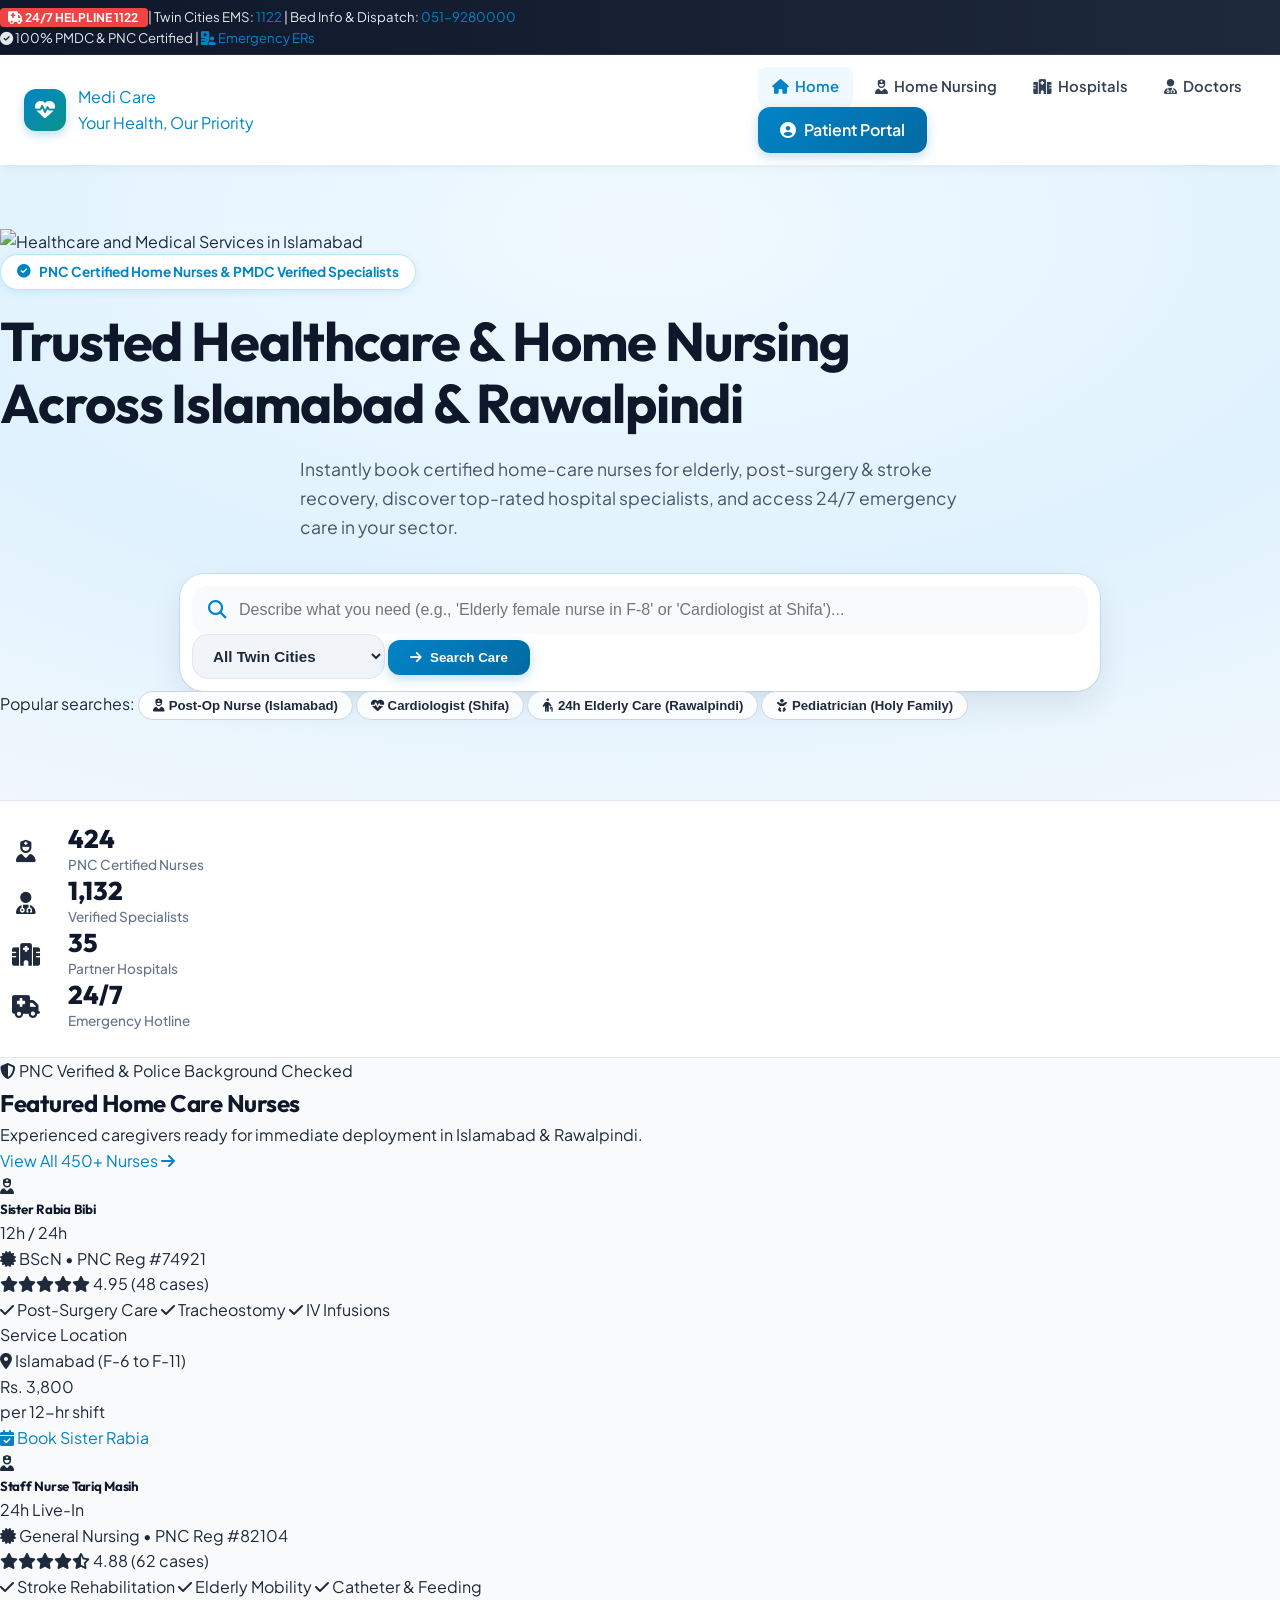
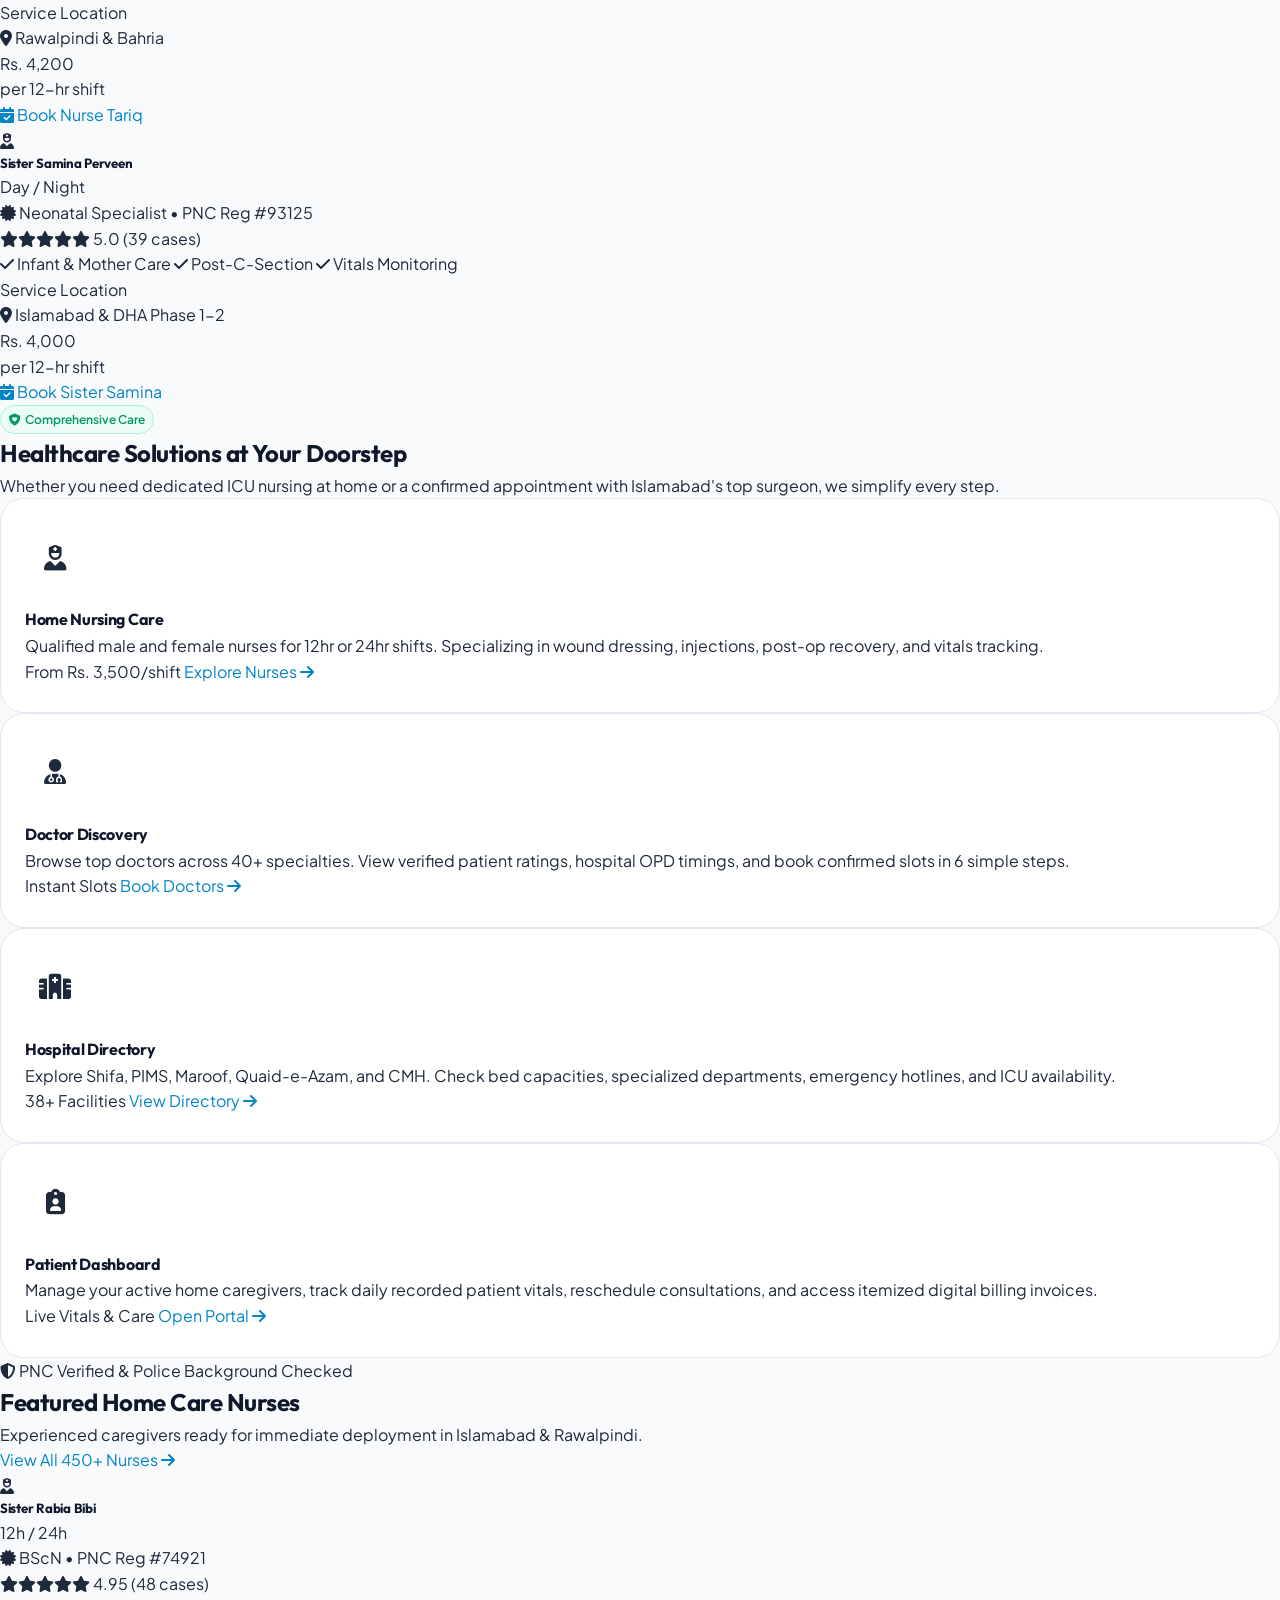
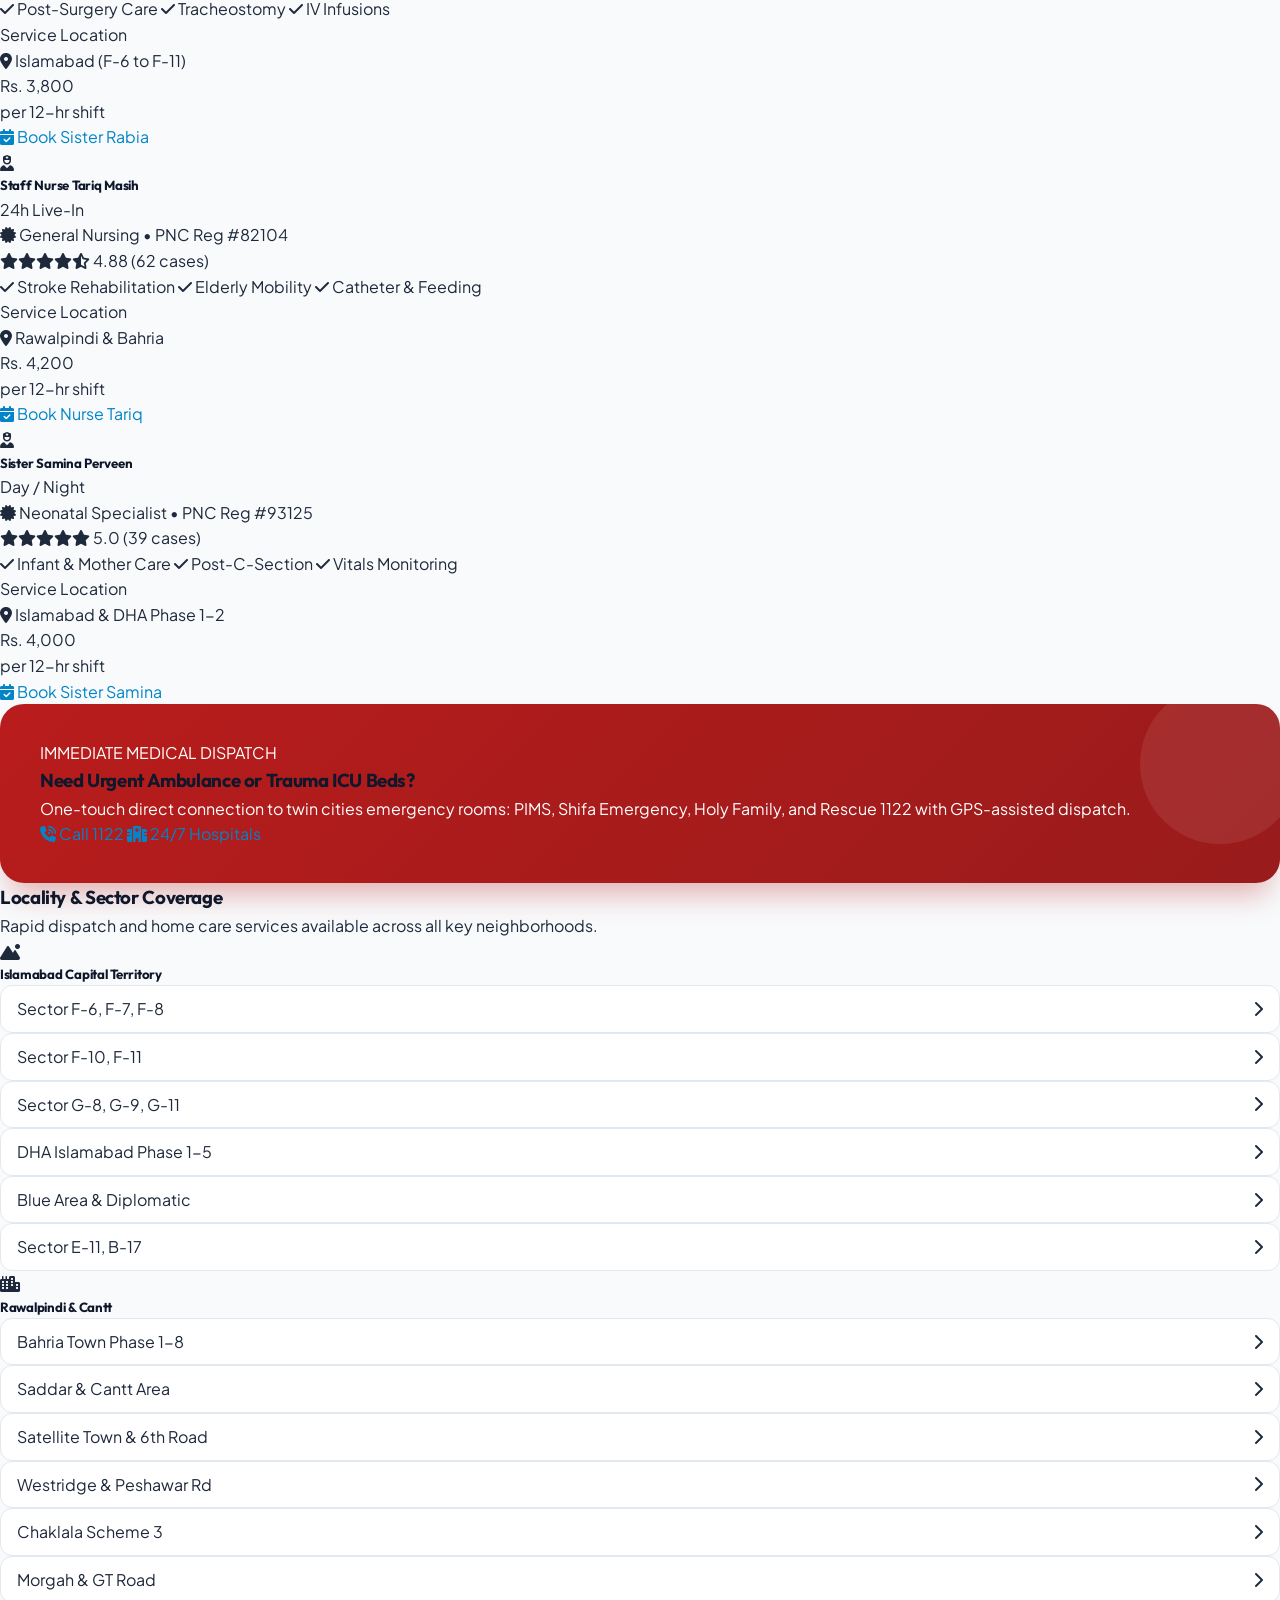
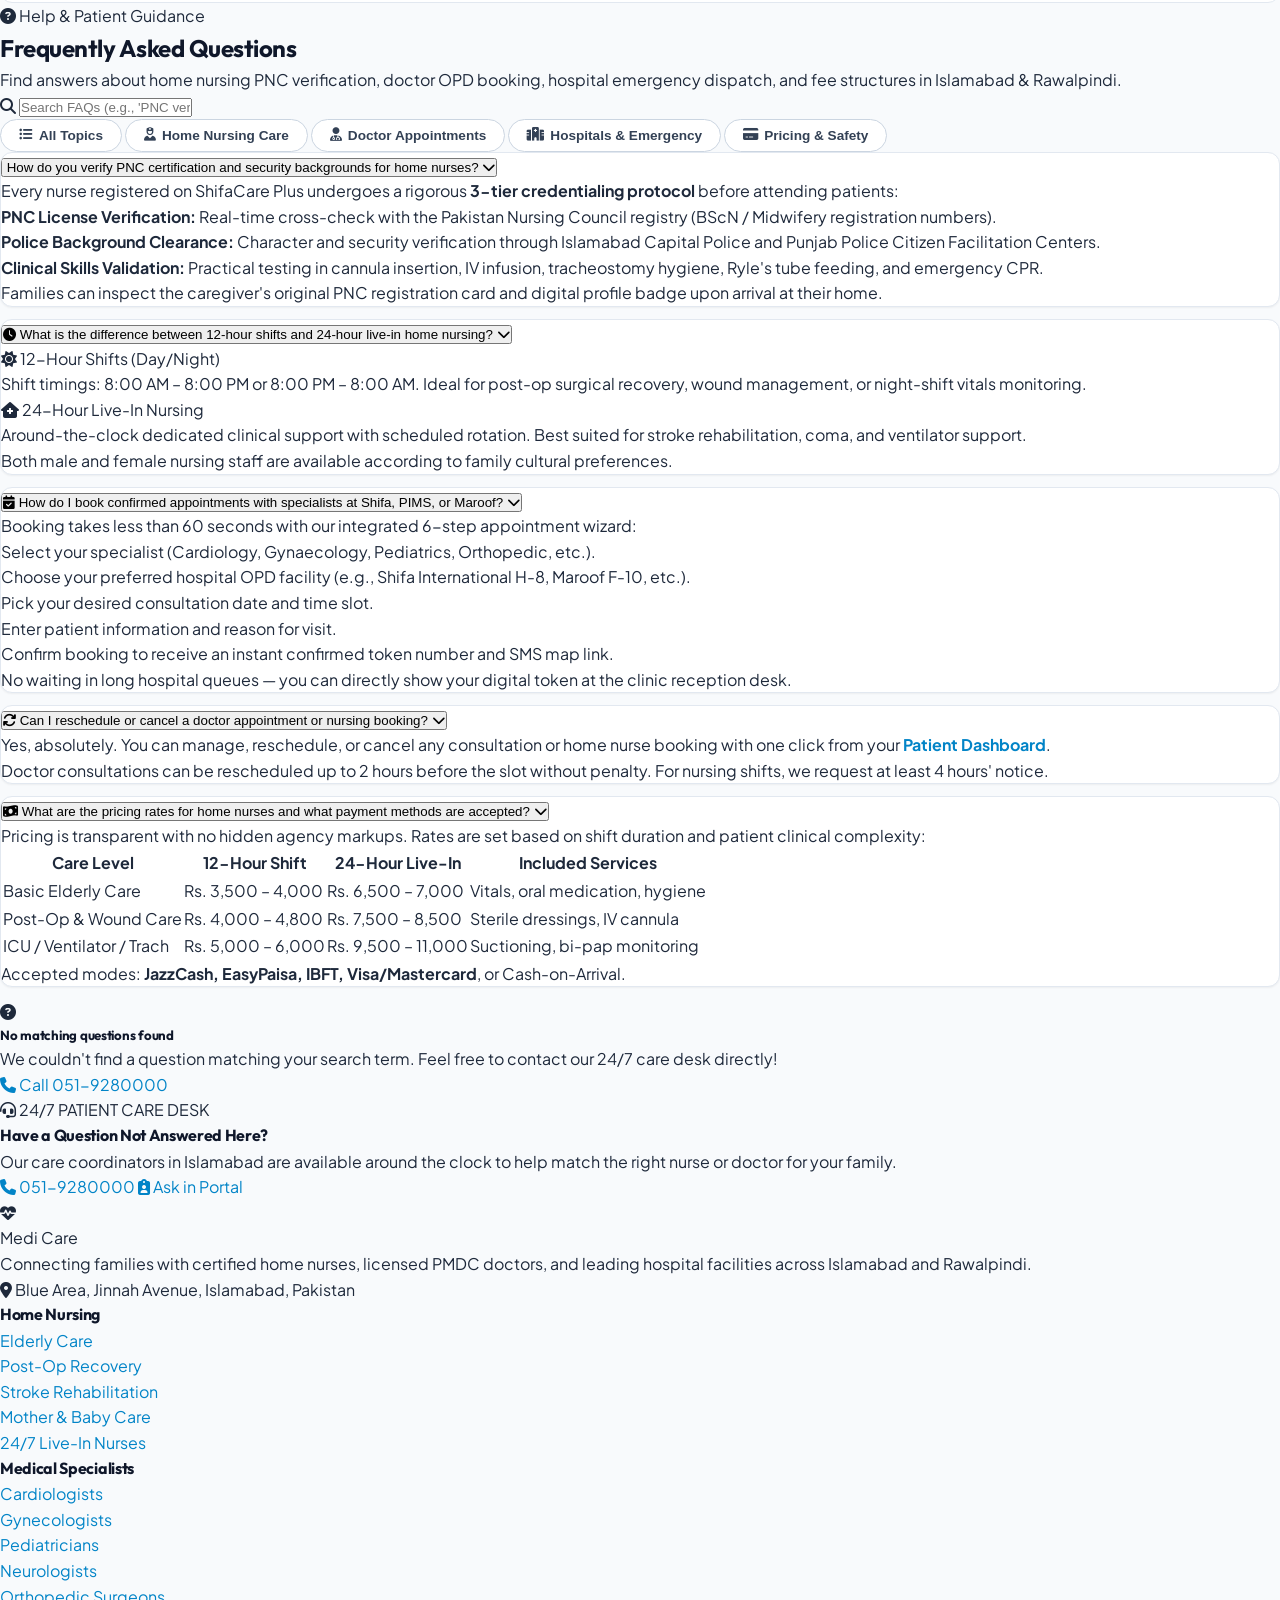
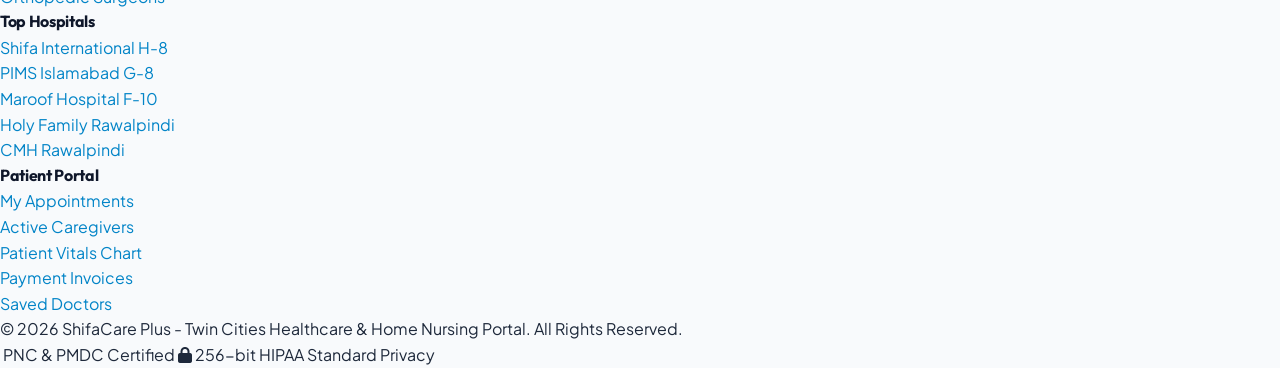
==== commit a5e11bf8: "doctor and nurse profile page remaining" ====
--- a/index.html
+++ b/index.html
@@ -47,10 +47,6 @@
                 <a href="hospitals.html" class="text-slate-300 hover:text-white hidden md:inline transition-colors">
                     <i class="fa-solid fa-hospital-user mr-1 text-indigo-400"></i> Emergency ERs
                 </a>
-                <a href="patient-portal.html"
-                    class="text-slate-200 hover:text-white font-semibold bg-slate-800/80 px-2.5 py-1 rounded border border-slate-700 transition-colors">
-                    <i class="fa-regular fa-user-circle mr-1 text-sky-400"></i> Patient Portal
-                </a>
             </div>
         </div>
     </div>
@@ -64,7 +60,7 @@
             <!-- Brand Logo -->
             <a class="portal-brand flex items-center gap-3 no-underline" href="index.html">
                 <div
-                    class="brand-icon-box w-10 h-10 bg-sky-600 text-white flex items-center justify-center rounded-lg shadow-sm">
+                    class="brand-icon-box w-10 h-10 bg-sky-600 text-white flex items-center justify-center rounded-lg shadow-sm shrink-0">
                     <i class="fas fa-heartbeat"></i>
                 </div>
                 <div class="brand-text-container flex flex-col">
@@ -75,71 +71,50 @@
                 </div>
             </a>
 
-            <!-- Mobile Hamburger Button -->
+            <!-- Mobile & Tablet Hamburger Button (Visible up to 1024px) -->
             <button
-                class="portal-mobile-toggle md:hidden text-slate-700 hover:text-sky-600 p-2 focus:outline-none cursor-pointer z-50"
+                class="portal-mobile-toggle lg:hidden text-slate-700 hover:text-sky-600 p-2 focus:outline-none cursor-pointer z-50"
                 id="manualMenuBtn" aria-label="Toggle Navigation">
                 <i class="fas fa-bars text-xl" id="menuIcon"></i>
             </button>
 
-            <!-- Navigation Links Wrapper -->
-            <div class="portal-nav-links-wrapper md:flex items-center gap-8 absolute md:relative top-full left-0 right-0 bg-white shadow-xl md:shadow-none border-b md:border-none border-slate-100 p-5 md:p-0 flex-col md:flex-row transition-all"
+            <!-- Navigation Links Wrapper (Hidden on mobile/tablet by default, shown on lg+) -->
+            <div class="portal-nav-links-wrapper hidden lg:flex items-center gap-6 xl:gap-8 absolute lg:relative top-full left-0 right-0 bg-white shadow-xl lg:shadow-none border-b lg:border-none border-slate-100 p-5 lg:p-0 flex-col lg:flex-row transition-all"
                 id="manualNavContent">
 
                 <ul
-                    class="portal-nav-links flex flex-col md:flex-row items-start md:items-center gap-3 md:gap-2 m-0 p-0 list-none w-full md:w-auto">
-                    <li class="w-full md:w-auto">
+                    class="portal-nav-links flex flex-col lg:flex-row items-start lg:items-center gap-3 lg:gap-2 m-0 p-0 list-none w-full lg:w-auto">
+                    <li class="w-full lg:w-auto">
                         <a class="nav-link-custom active font-semibold text-sky-600 bg-sky-50 px-3.5 py-2.5 rounded-md flex items-center gap-2 no-underline transition-colors w-full"
                             href="index.html">
-                            <i class="fas fa-home"></i> Home
+                            <i class="fas fa-home w-5 text-center"></i> Home
                         </a>
                     </li>
-                    <li class="w-full md:w-auto">
+                    <li class="w-full lg:w-auto">
                         <a class="nav-link-custom font-semibold text-slate-700 hover:text-sky-600 hover:bg-slate-50 px-3.5 py-2.5 rounded-md flex items-center gap-2 no-underline transition-colors w-full"
                             href="nurse.html">
-                            <i class="fas fa-user-nurse"></i> Home Nursing
+                            <i class="fas fa-user-nurse w-5 text-center"></i> Home Nursing
                         </a>
                     </li>
-                    <li class="w-full md:w-auto">
+                    <li class="w-full lg:w-auto">
                         <a class="nav-link-custom font-semibold text-slate-700 hover:text-sky-600 hover:bg-slate-50 px-3.5 py-2.5 rounded-md flex items-center gap-2 no-underline transition-colors w-full"
-                            href="hospitals.html">
-                            <i class="fas fa-hospital"></i> Hospitals
+                            href="hopitals.html">
+                            <i class="fas fa-hospital w-5 text-center"></i> Hospitals
                         </a>
                     </li>
-                    <li class="w-full md:w-auto">
+                    <li class="w-full lg:w-auto">
                         <a class="nav-link-custom font-semibold text-slate-700 hover:text-sky-600 hover:bg-slate-50 px-3.5 py-2.5 rounded-md flex items-center gap-2 no-underline transition-colors w-full"
                             href="doctors.html">
-                            <i class="fas fa-user-md"></i> Doctors
+                            <i class="fas fa-user-md w-5 text-center"></i> Doctors
                         </a>
                     </li>
                 </ul>
 
                 <div
-                    class="flex flex-col md:flex-row items-stretch md:items-center gap-4 w-full md:w-auto mt-4 md:mt-0 pt-4 md:pt-0 border-t md:border-t-0 border-slate-100">
-                    <!-- City Selection Dropdown -->
-                    <div class="relative" id="cityDropdownWrapper">
-                        <button type="button" id="cityDropdownBtn"
-                            class="flex items-center justify-between md:justify-start gap-1.5 text-sm font-semibold text-slate-700 hover:text-sky-600 focus:outline-none py-2 w-full cursor-pointer">
-                            <span class="flex items-center gap-1.5">
-                                <i class="fas fa-map-marker-alt text-sky-600"></i>
-                                <span class="selected-city-text">Islamabad / Pindi</span>
-                            </span>
-                            <i class="fas fa-chevron-down text-xs text-slate-400"></i>
-                        </button>
-
-                        <div id="cityDropdownMenu"
-                            class="absolute right-0 mt-2 w-full md:w-44 bg-white rounded-xl shadow-xl border border-slate-100 py-2 z-50 hidden">
-                            <a href="#"
-                                class="block px-4 py-2 text-sm font-semibold text-sky-600 bg-sky-50 city-dropdown-option"
-                                data-city="Islamabad">Islamabad</a>
-                            <a href="#"
-                                class="block px-4 py-2 text-sm text-slate-700 hover:bg-slate-50 transition-colors city-dropdown-option"
-                                data-city="Rawalpindi">Rawalpindi</a>
-                        </div>
-                    </div>
-
-                    <a href="dashboard-patient.html"
-                        class="btn-primary-health bg-sky-600 hover:bg-sky-700 text-white px-4 py-2.5 rounded-lg font-semibold text-sm no-underline flex items-center justify-center gap-1.5 shadow-sm transition-all">
+                    class="flex flex-col lg:flex-row items-stretch lg:items-center gap-4 w-full lg:w-auto mt-4 lg:mt-0 pt-4 lg:pt-0 border-t lg:border-t-0 border-slate-100">
+
+                    <a href="patient-portal.html"
+                        class="btn-primary-health bg-sky-600 hover:bg-sky-700 text-white px-4 py-2.5 rounded-lg font-semibold text-sm no-underline flex items-center justify-center gap-1.5 shadow-sm transition-all shrink-0">
                         <i class="fas fa-user-circle"></i> Patient Portal
                     </a>
                 </div>
@@ -148,6 +123,7 @@
 
         </div>
     </header>
+
 
     <!-- HERO SECTION WITH SMART NATURAL SEARCH -->
     <section class="hero-section text-center py-20 md:py-28 relative overflow-hidden bg-slate-900" data-aos="fade-up"
@@ -155,14 +131,14 @@
 
         <!-- Background Image with Dark Gradient Overlay -->
         <div class="absolute inset-0 z-0" data-aos="fade" data-aos-duration="1200">
-            <!-- Professional Hospital/Healthcare Background Image -->
-            <img src="https://images.unsplash.com/photo-1584515979956-69f6d7d99723?auto=format&fit=crop&w=2000&q=80"
+            <!-- Professional Hospital/Healthcare Background Image with clearer visibility -->
+            <img src="https://images.unsplash.com/photo-1519494026892-80bbd2d6fd0d?auto=format&fit=crop&w=2000&q=80"
                 alt="Healthcare and Medical Services in Islamabad"
-                class="w-full h-full object-cover object-center opacity-25">
+                class="w-full h-full object-cover object-center opacity-40">
 
             <!-- Multi-layer Gradient for smooth depth and readability -->
-            <div class="absolute inset-0 bg-gradient-to-b from-slate-950/80 via-slate-900/70 to-slate-950/90"></div>
-            <div class="absolute inset-0 bg-gradient-to-r from-teal-950/40 via-transparent to-sky-950/40"></div>
+            <div class="absolute inset-0 bg-gradient-to-b from-slate-950/75 via-slate-900/60 to-slate-950/85"></div>
+            <div class="absolute inset-0 bg-gradient-to-r from-teal-950/30 via-transparent to-sky-950/30"></div>
         </div>
 
         <div class="max-w-7xl mx-auto px-4 relative z-10">
--- a/assets/css/global.css
+++ b/assets/css/global.css
@@ -68,12 +68,17 @@
     line-height: 1.6;
     -webkit-font-smoothing: antialiased;
     -moz-osx-font-smoothing: grayscale;
-    /* overflow-x: hidden; */
-}
-
-html, body {
+    /* Body se overflow-x hata diya hai taake sticky navbar na kharab ho */
+}
+
+html {
     width: 100%;
-    /* overflow-x: hidden; */
+    overflow-x: hidden; /* Sirf html par overflow-x rakhein */
+}
+
+body {
+    width: 100%;
+    overflow-x: clip; /* Yeh sticky element ko todta nahi hai lekin extra horizontal scroll rok leta hai */
 }
 
 h1,
@@ -762,7 +767,8 @@
         border-bottom: 1px solid #e2e8f0;
         flex-direction: column !important;
         align-items: stretch !important;
-        gap: 12px !important; /* Gap ko mazeed tight aur clean kar diya hai */
+        gap: 12px !important;
+        /* Gap ko mazeed tight aur clean kar diya hai */
         z-index: 1000;
 
         opacity: 0;
@@ -797,7 +803,7 @@
     }
 
     /* Darmiyan wala extra border aur margin khatam karne ke liye */
-    .portal-nav-links-wrapper > div:last-child {
+    .portal-nav-links-wrapper>div:last-child {
         display: flex !important;
         flex-direction: column !important;
         width: 100% !important;
@@ -814,12 +820,14 @@
 
     #cityDropdownBtn {
         width: 100% !important;
-        background: #f8fafc !important; /* Patient portal jaisi clean styling */
+        background: #f8fafc !important;
+        /* Patient portal jaisi clean styling */
         border: 1px solid #e2e8f0 !important;
         padding: 10px 16px !important;
         border-radius: 8px !important;
         display: flex !important;
-        justify-content: center !important; /* Bilkul center mein text */
+        justify-content: center !important;
+        /* Bilkul center mein text */
         align-items: center !important;
         gap: 8px !important;
     }
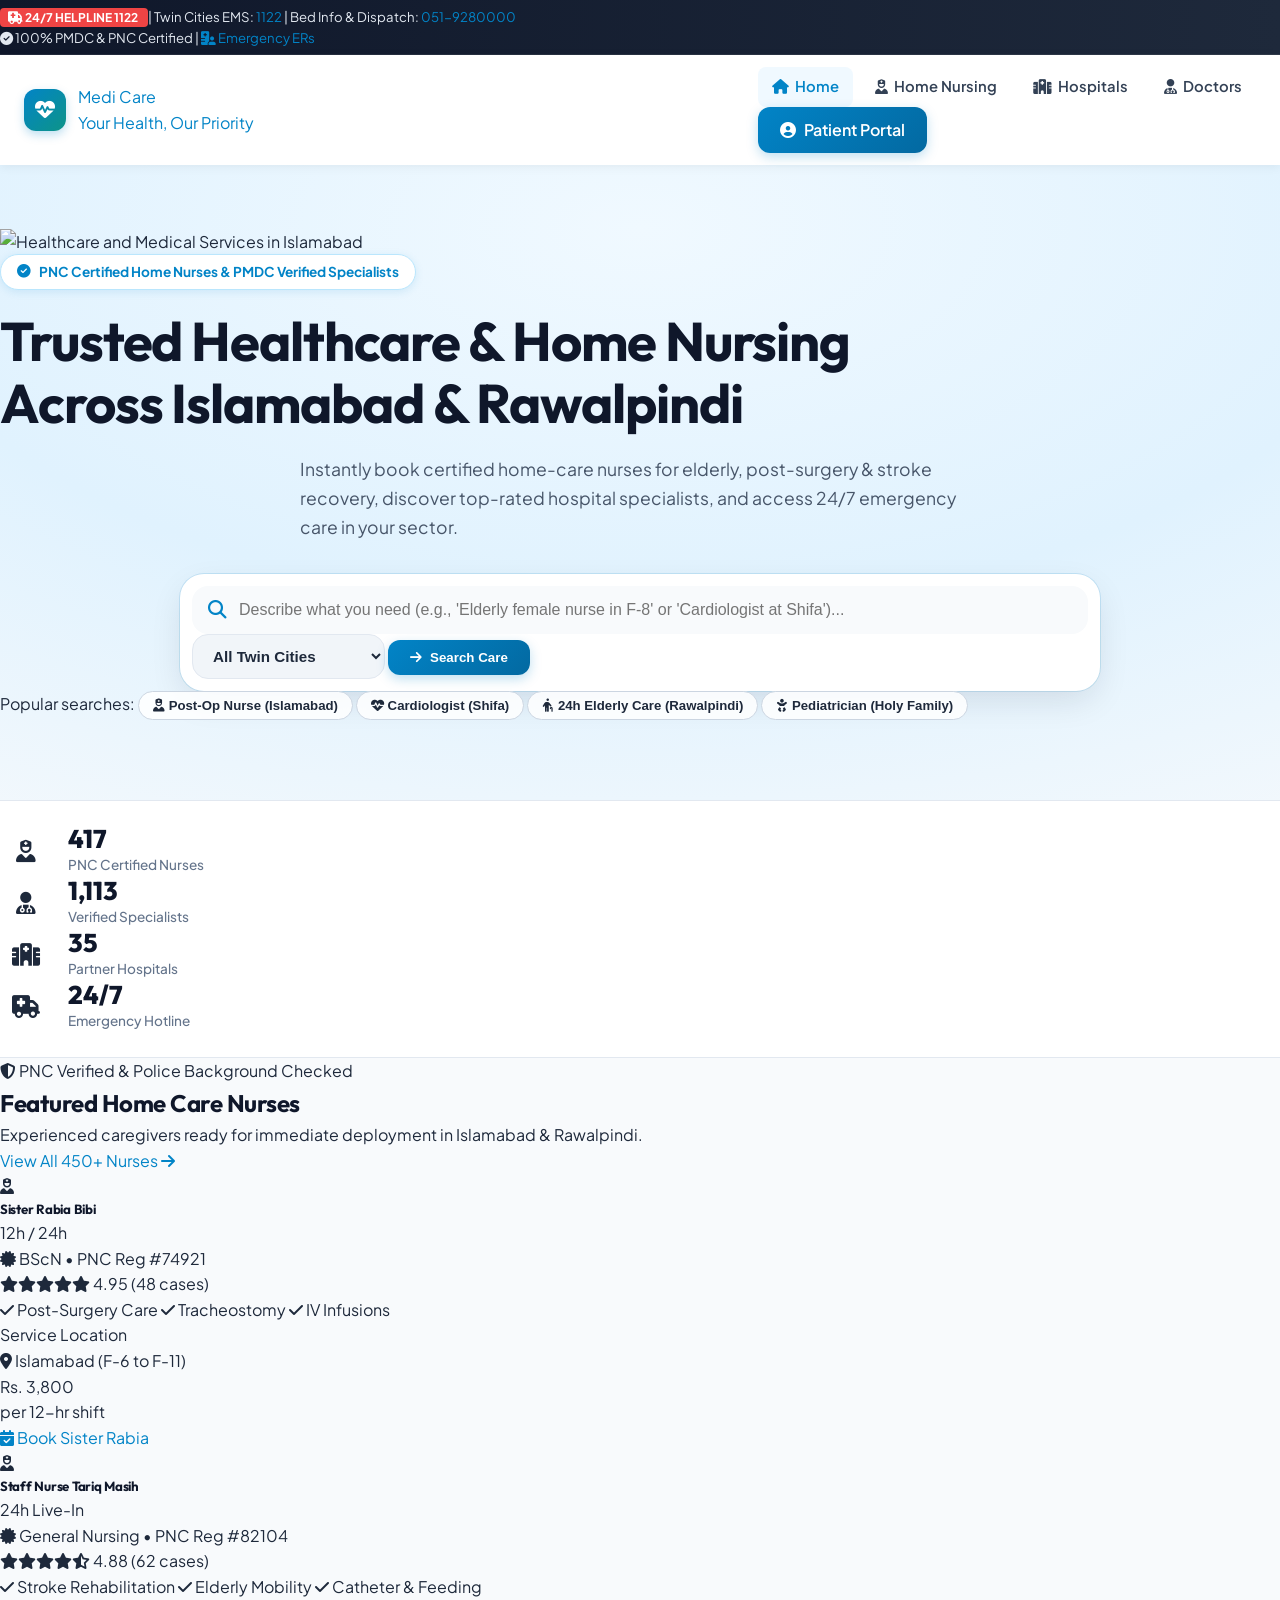
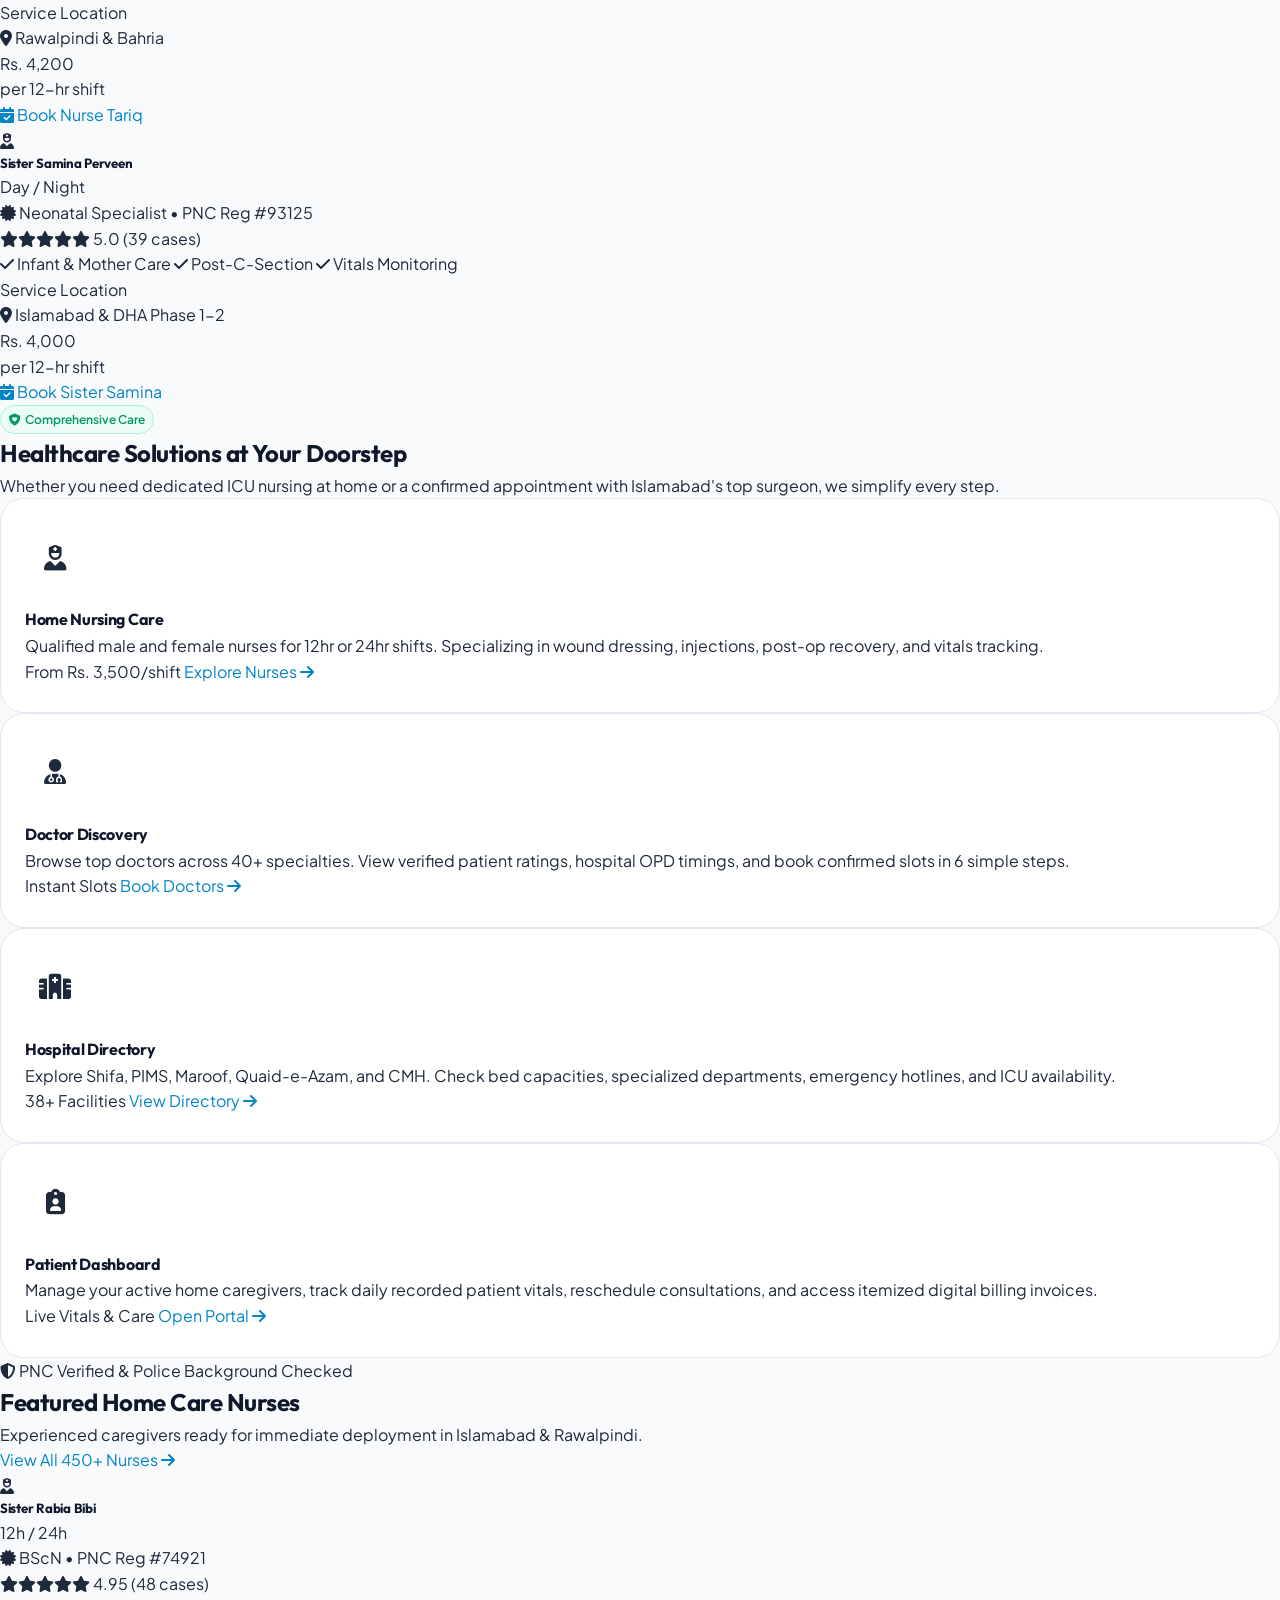
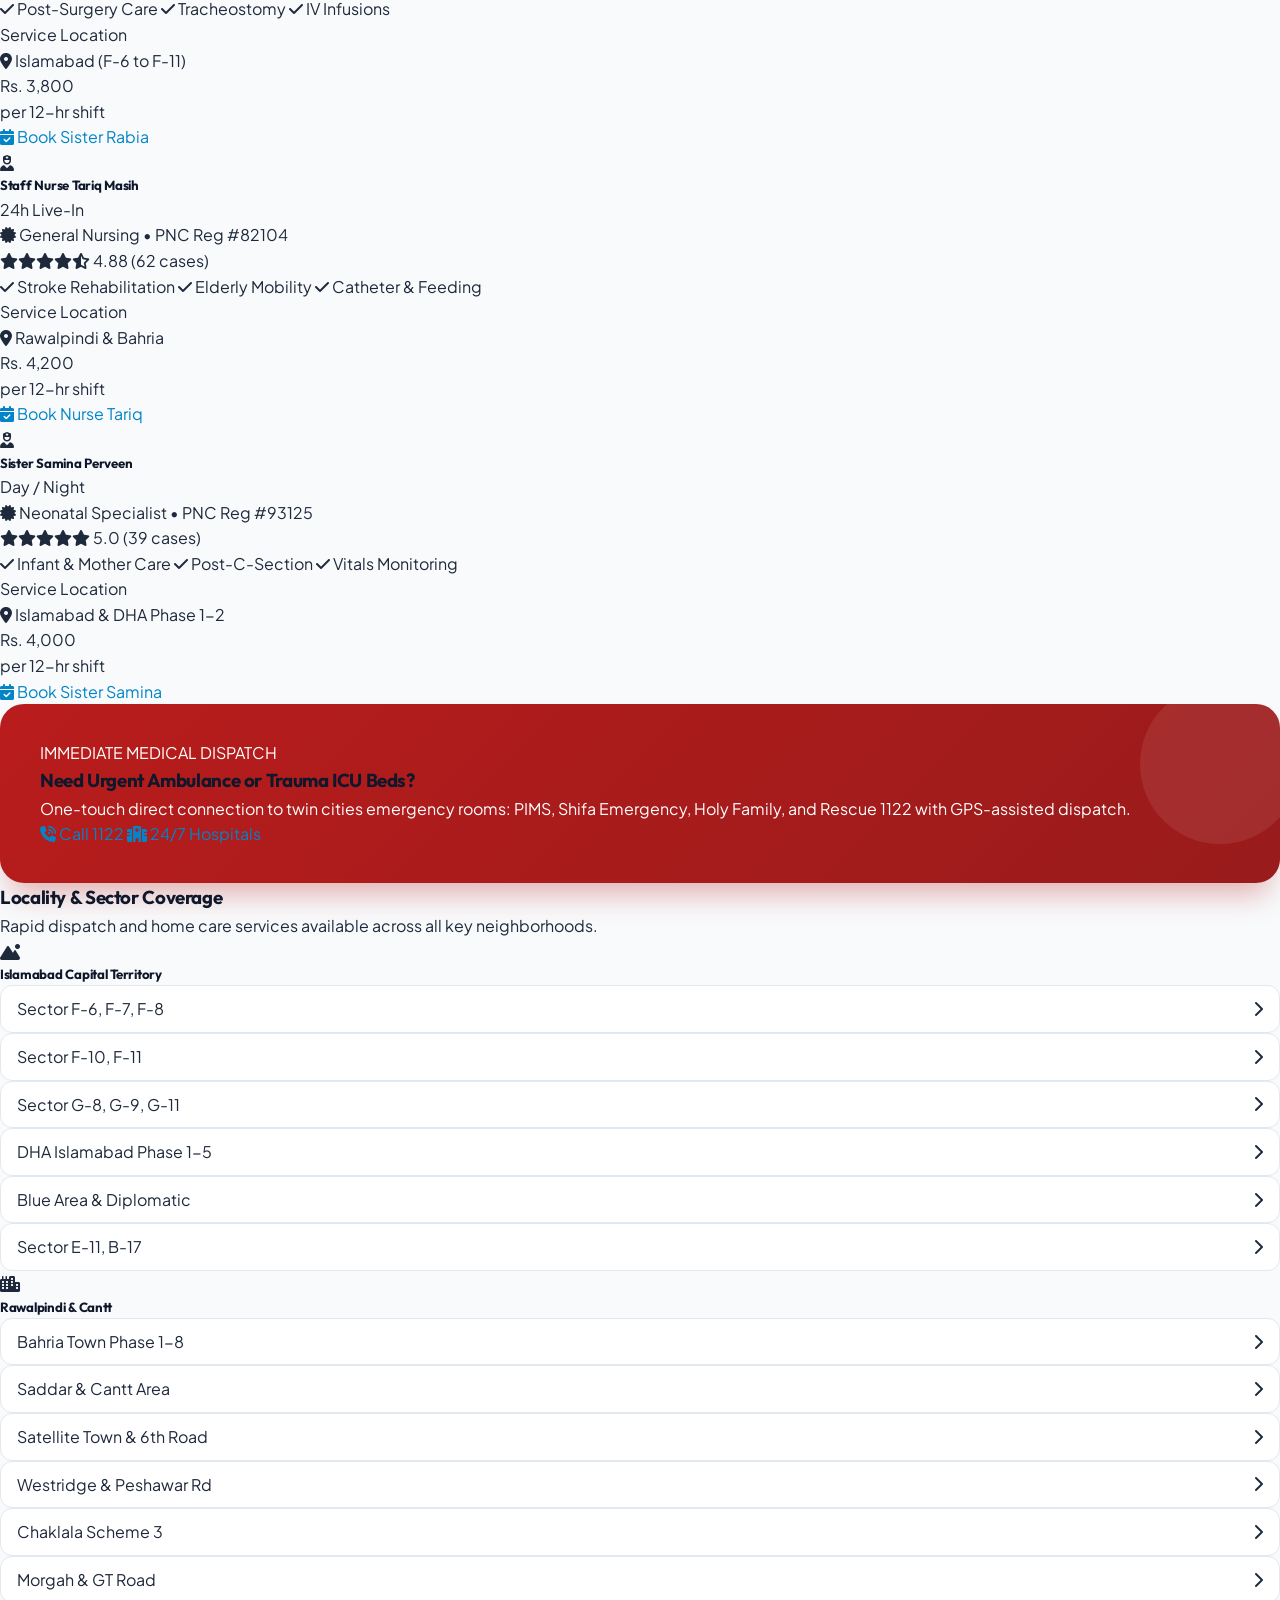
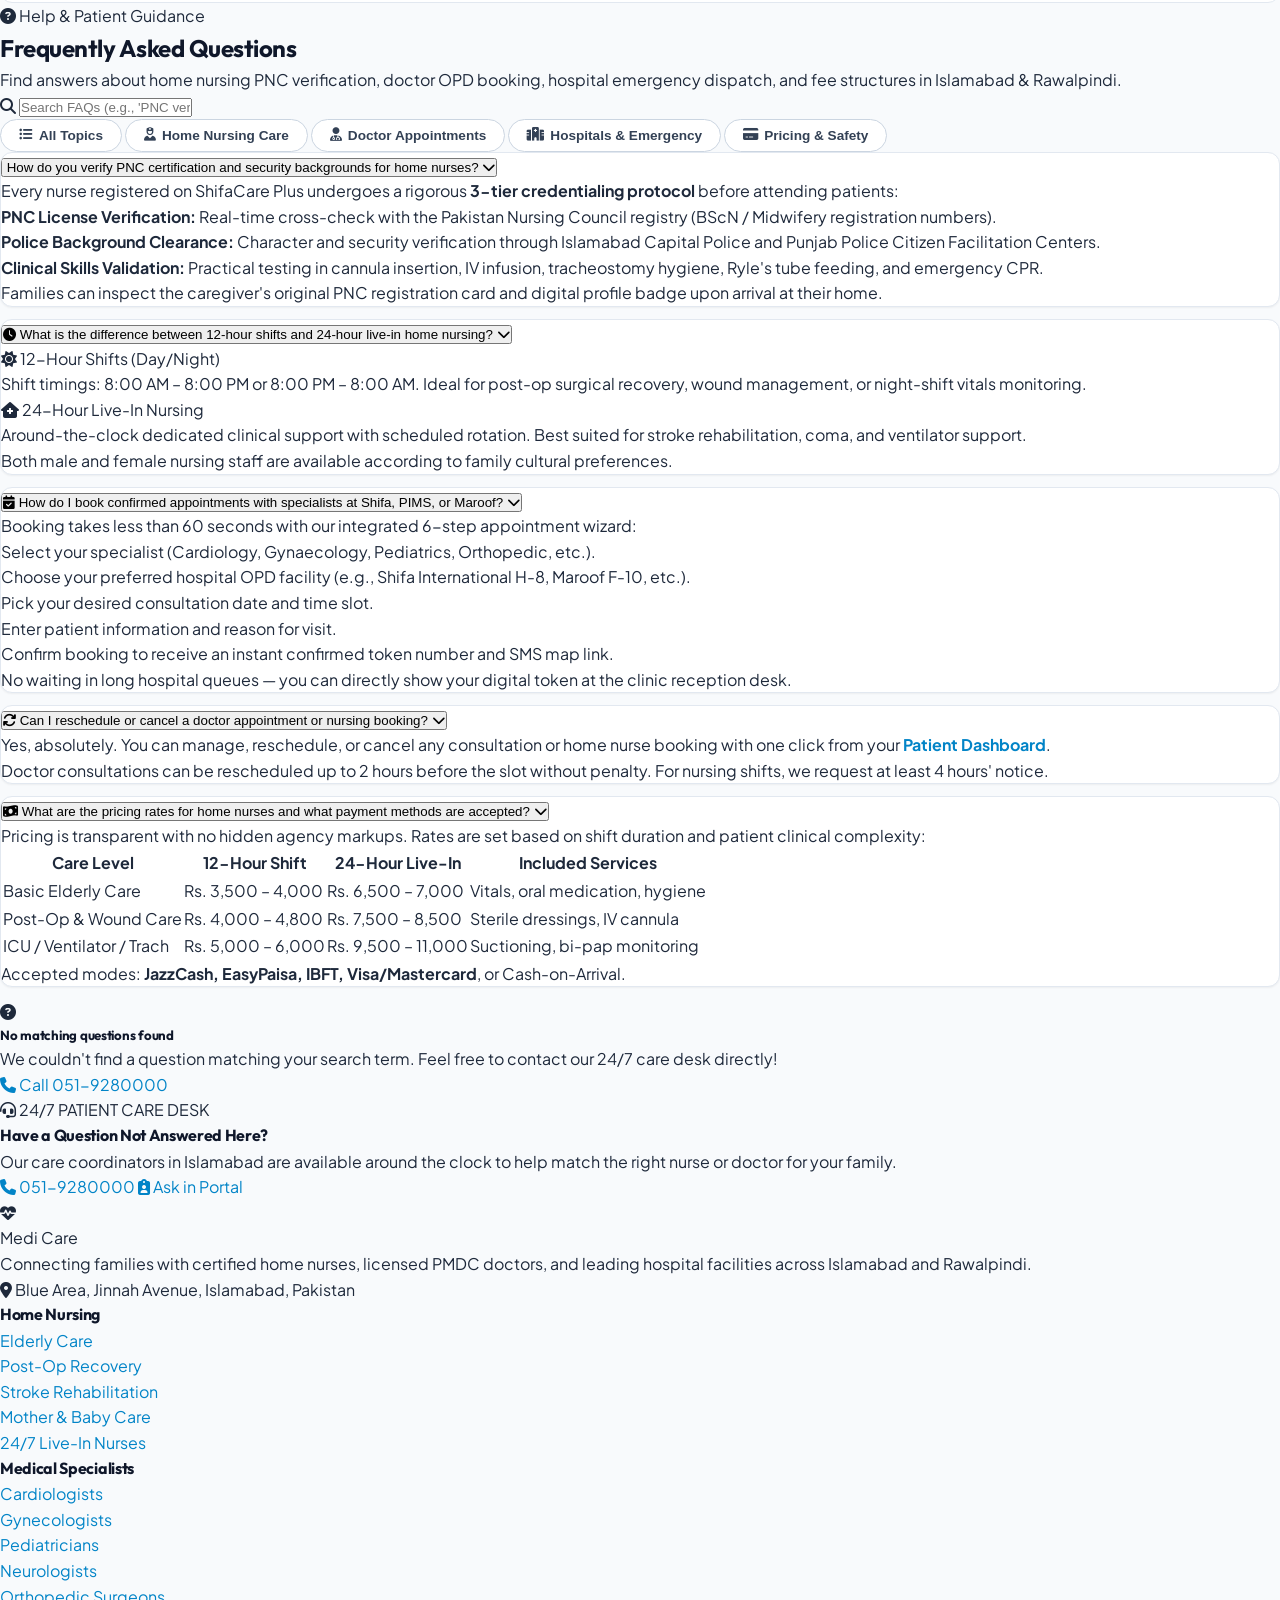
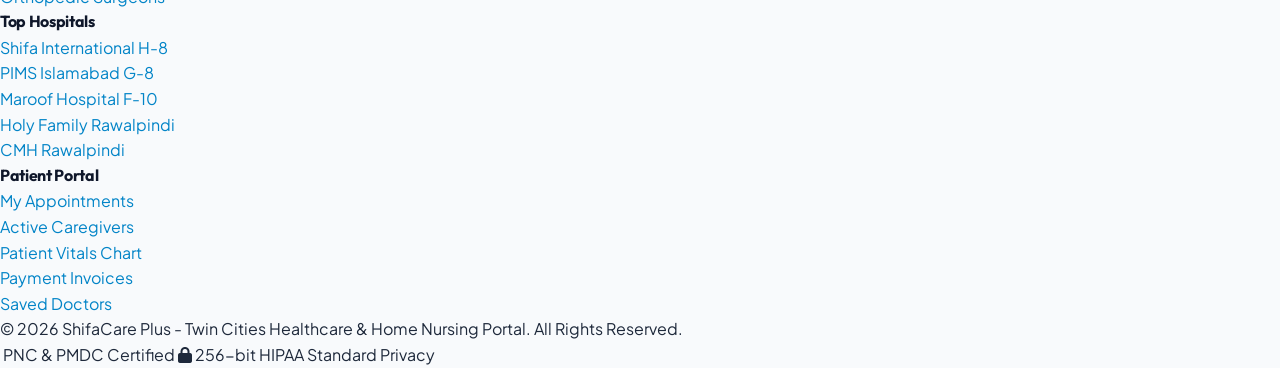
==== commit eb6ee271: "login page complete" ====
--- a/index.html
+++ b/index.html
@@ -123,7 +123,6 @@
 
         </div>
     </header>
-
 
     <!-- HERO SECTION WITH SMART NATURAL SEARCH -->
     <section class="hero-section text-center py-20 md:py-28 relative overflow-hidden bg-slate-900" data-aos="fade-up"
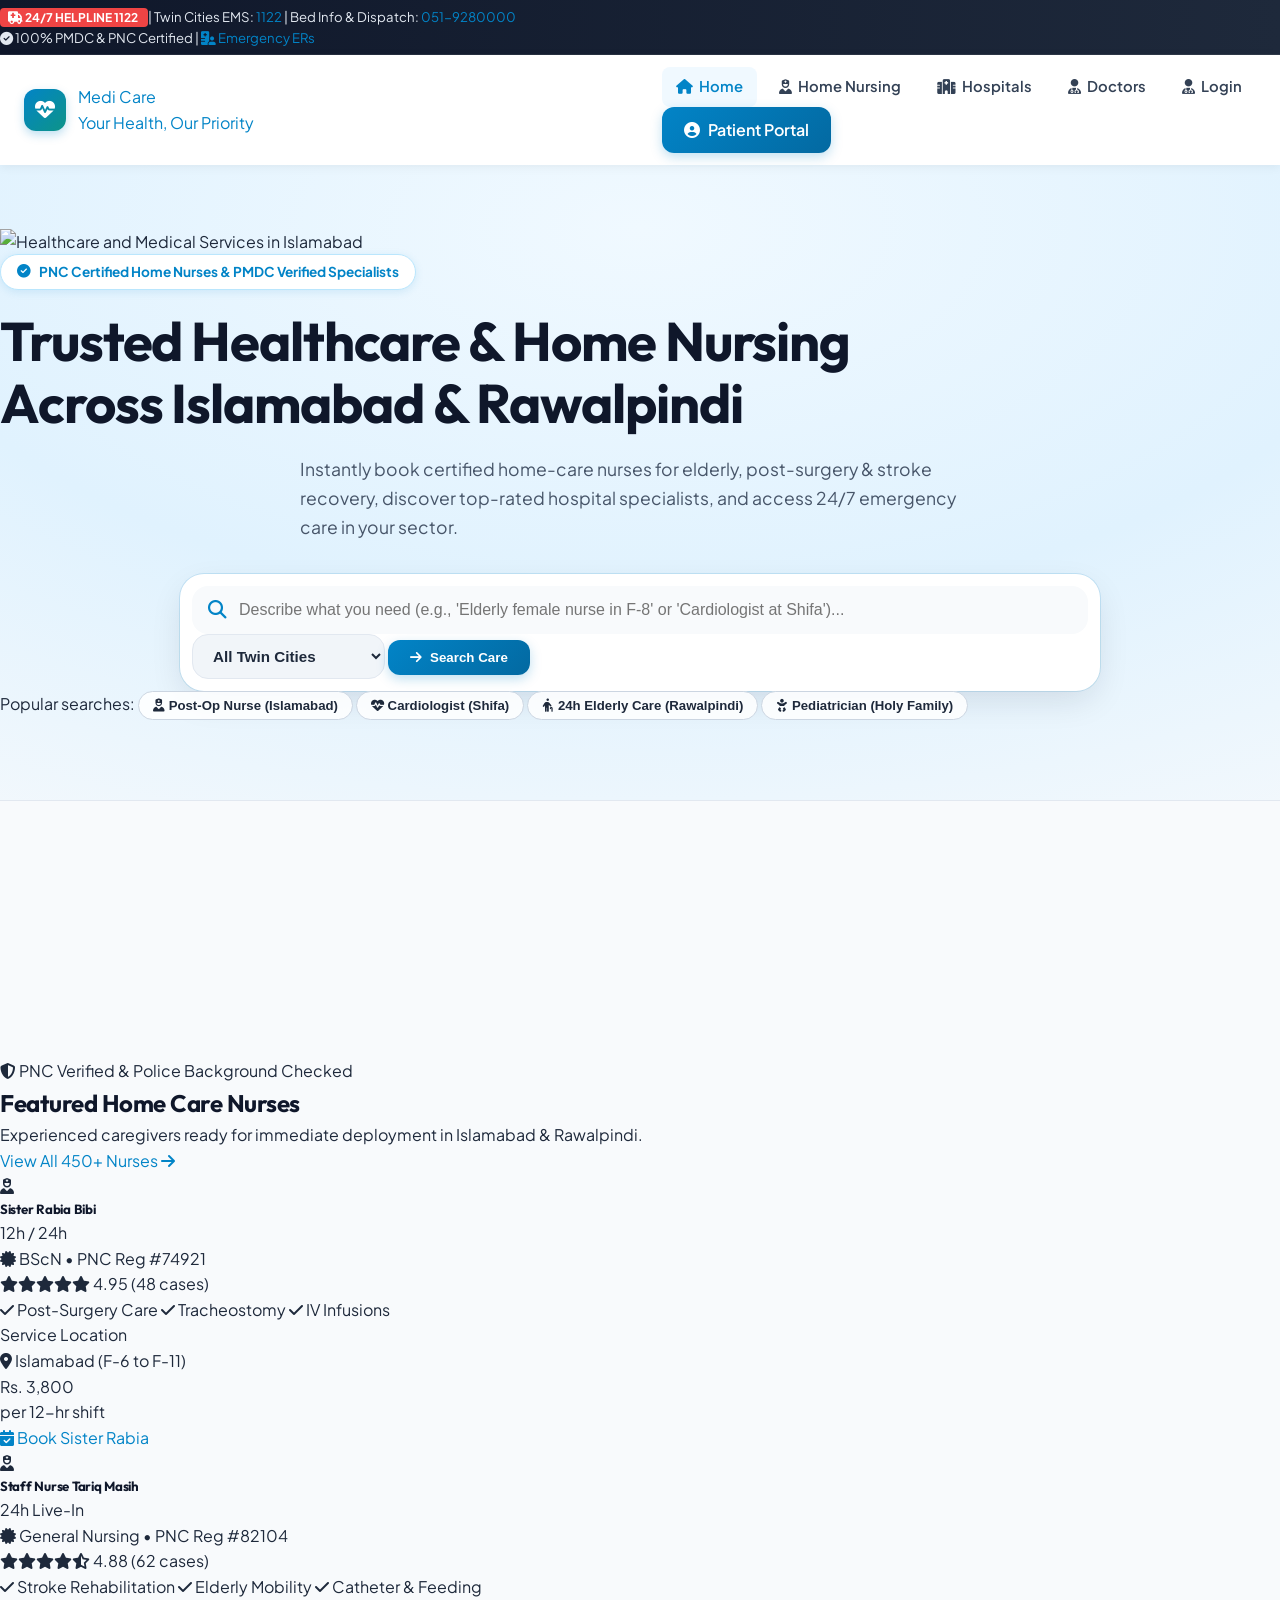
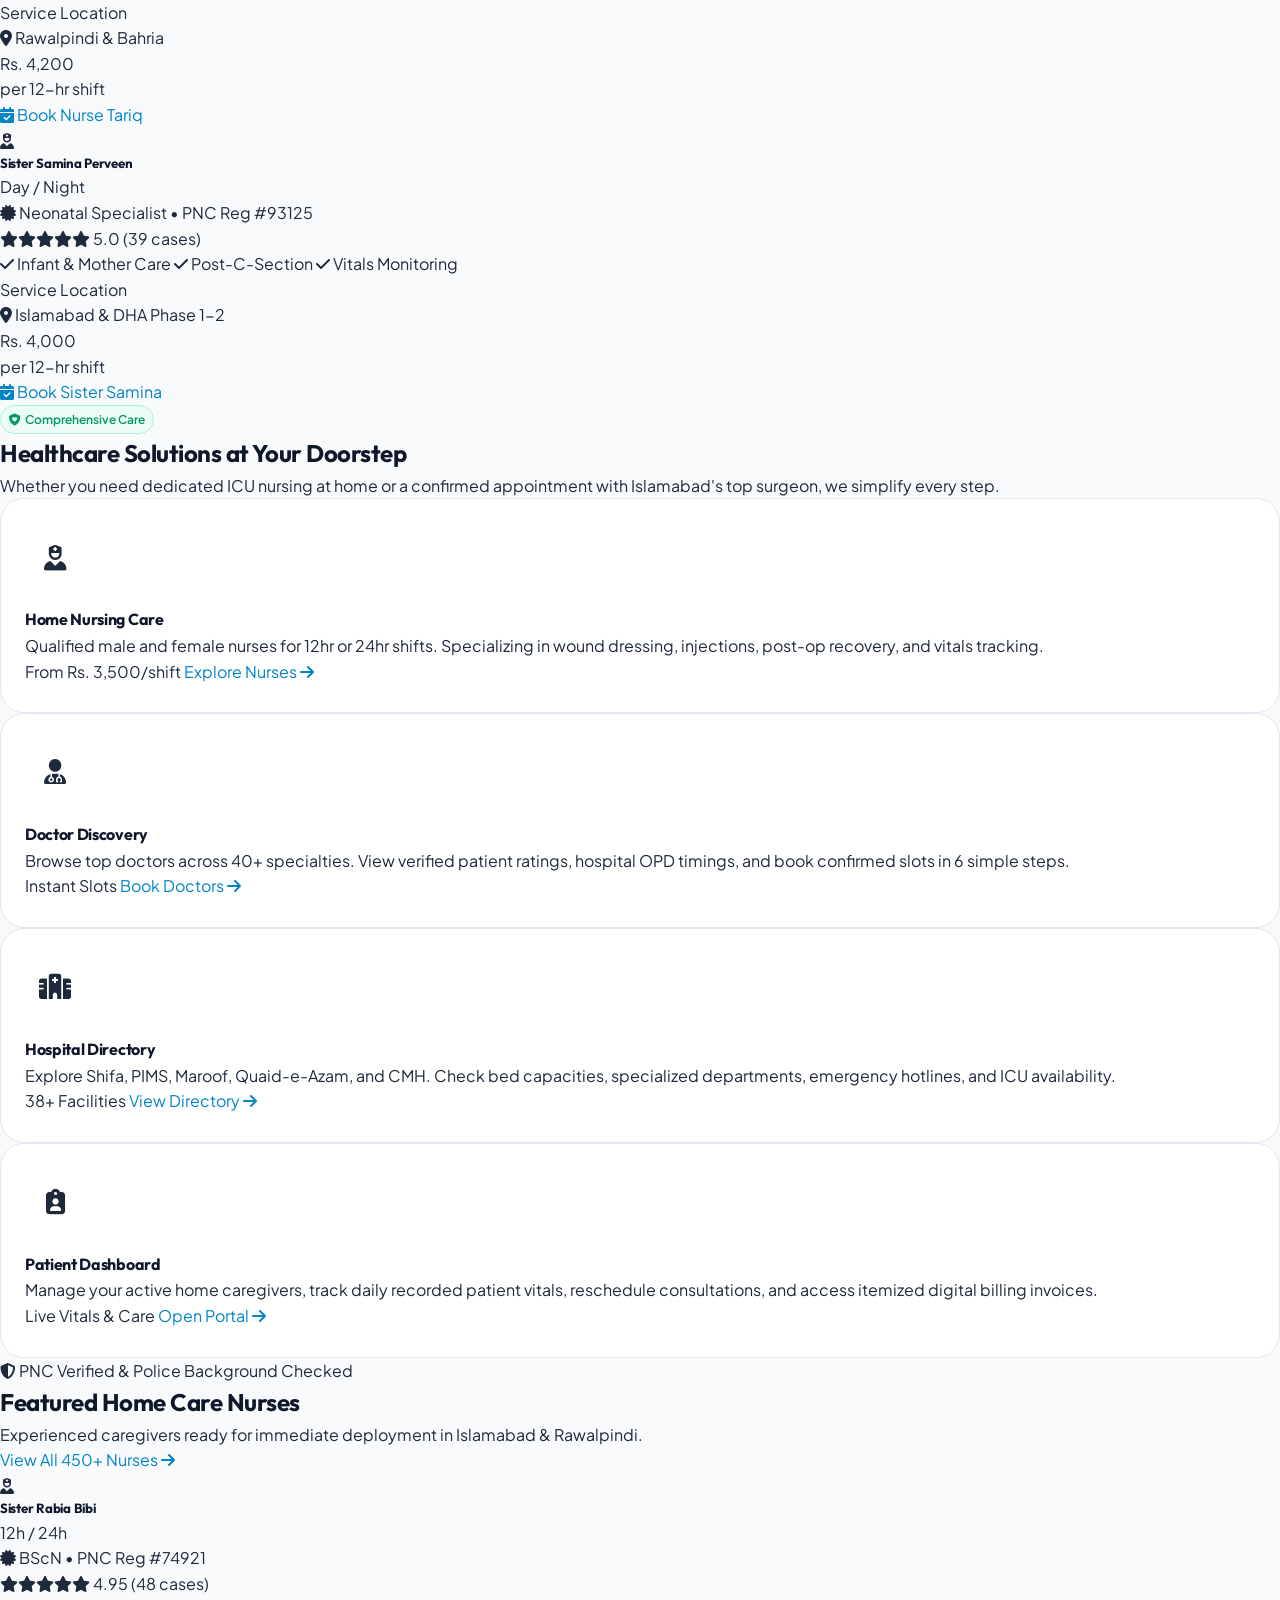
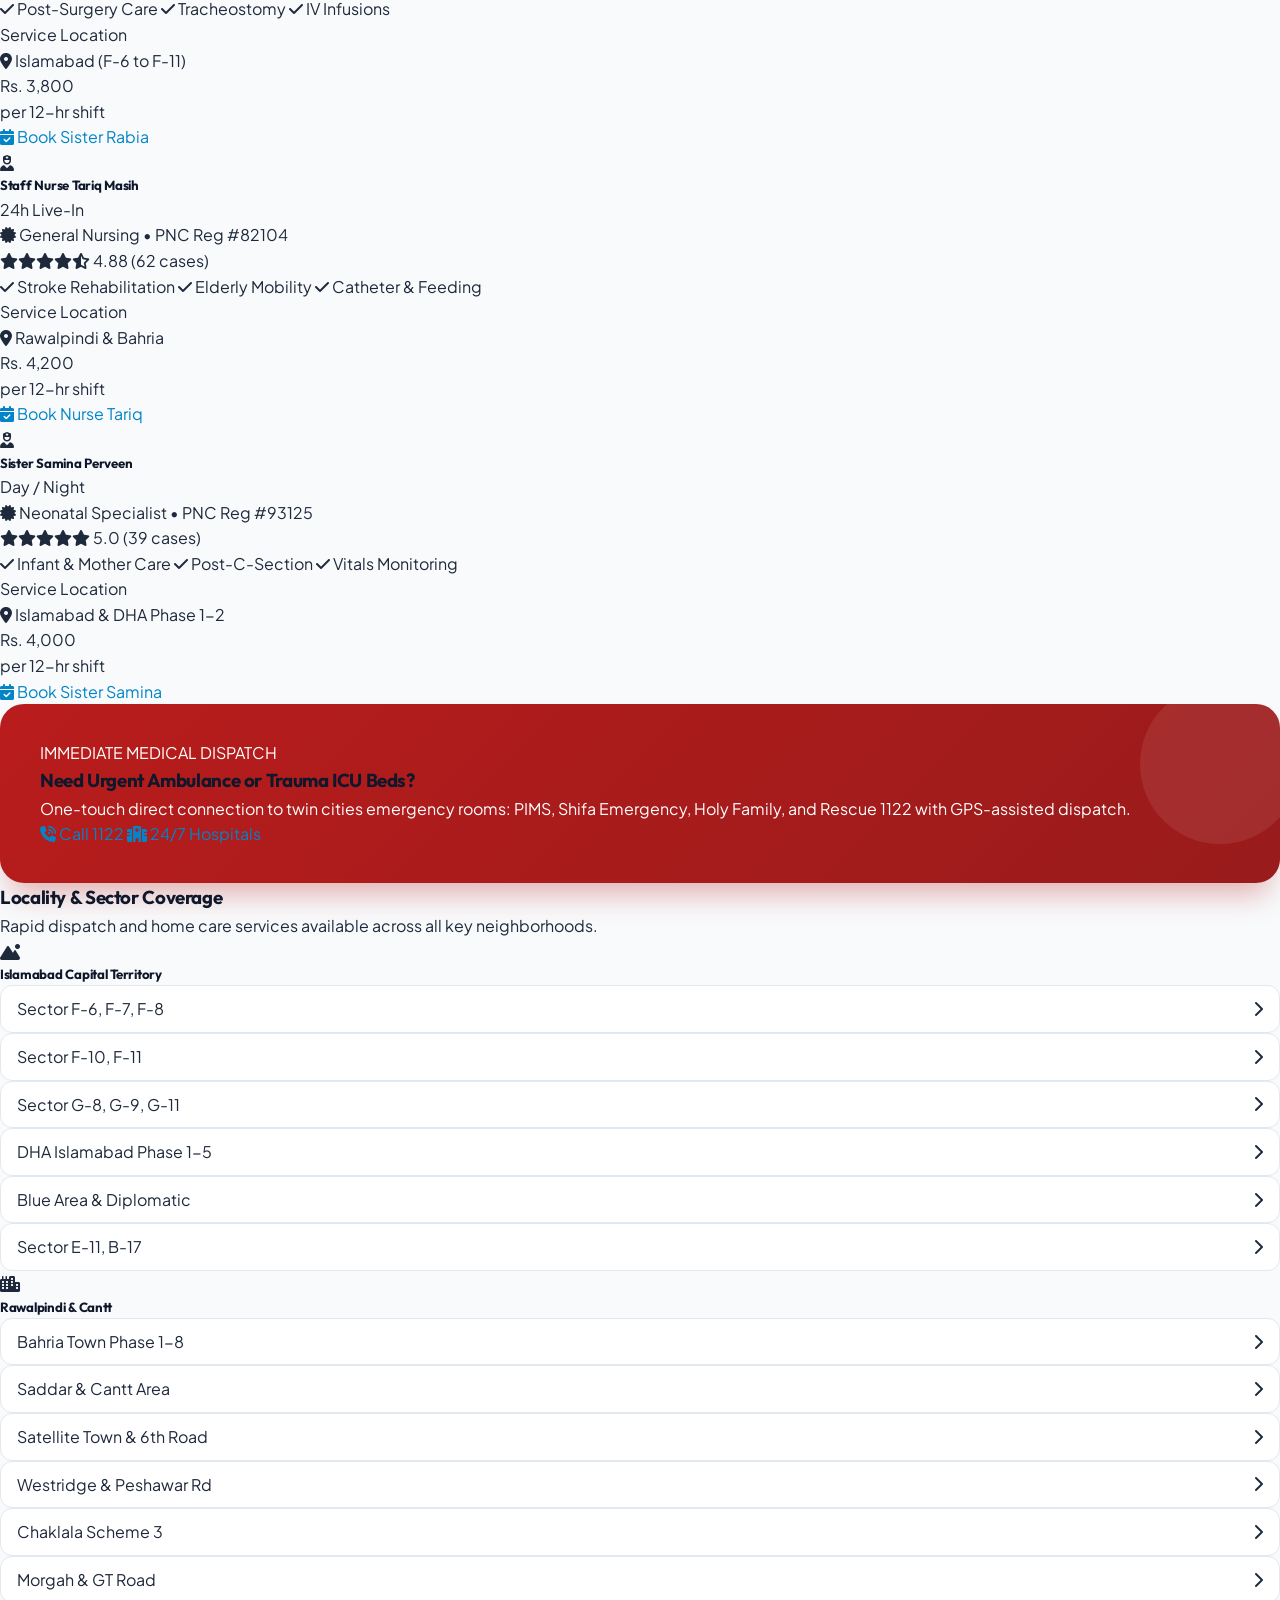
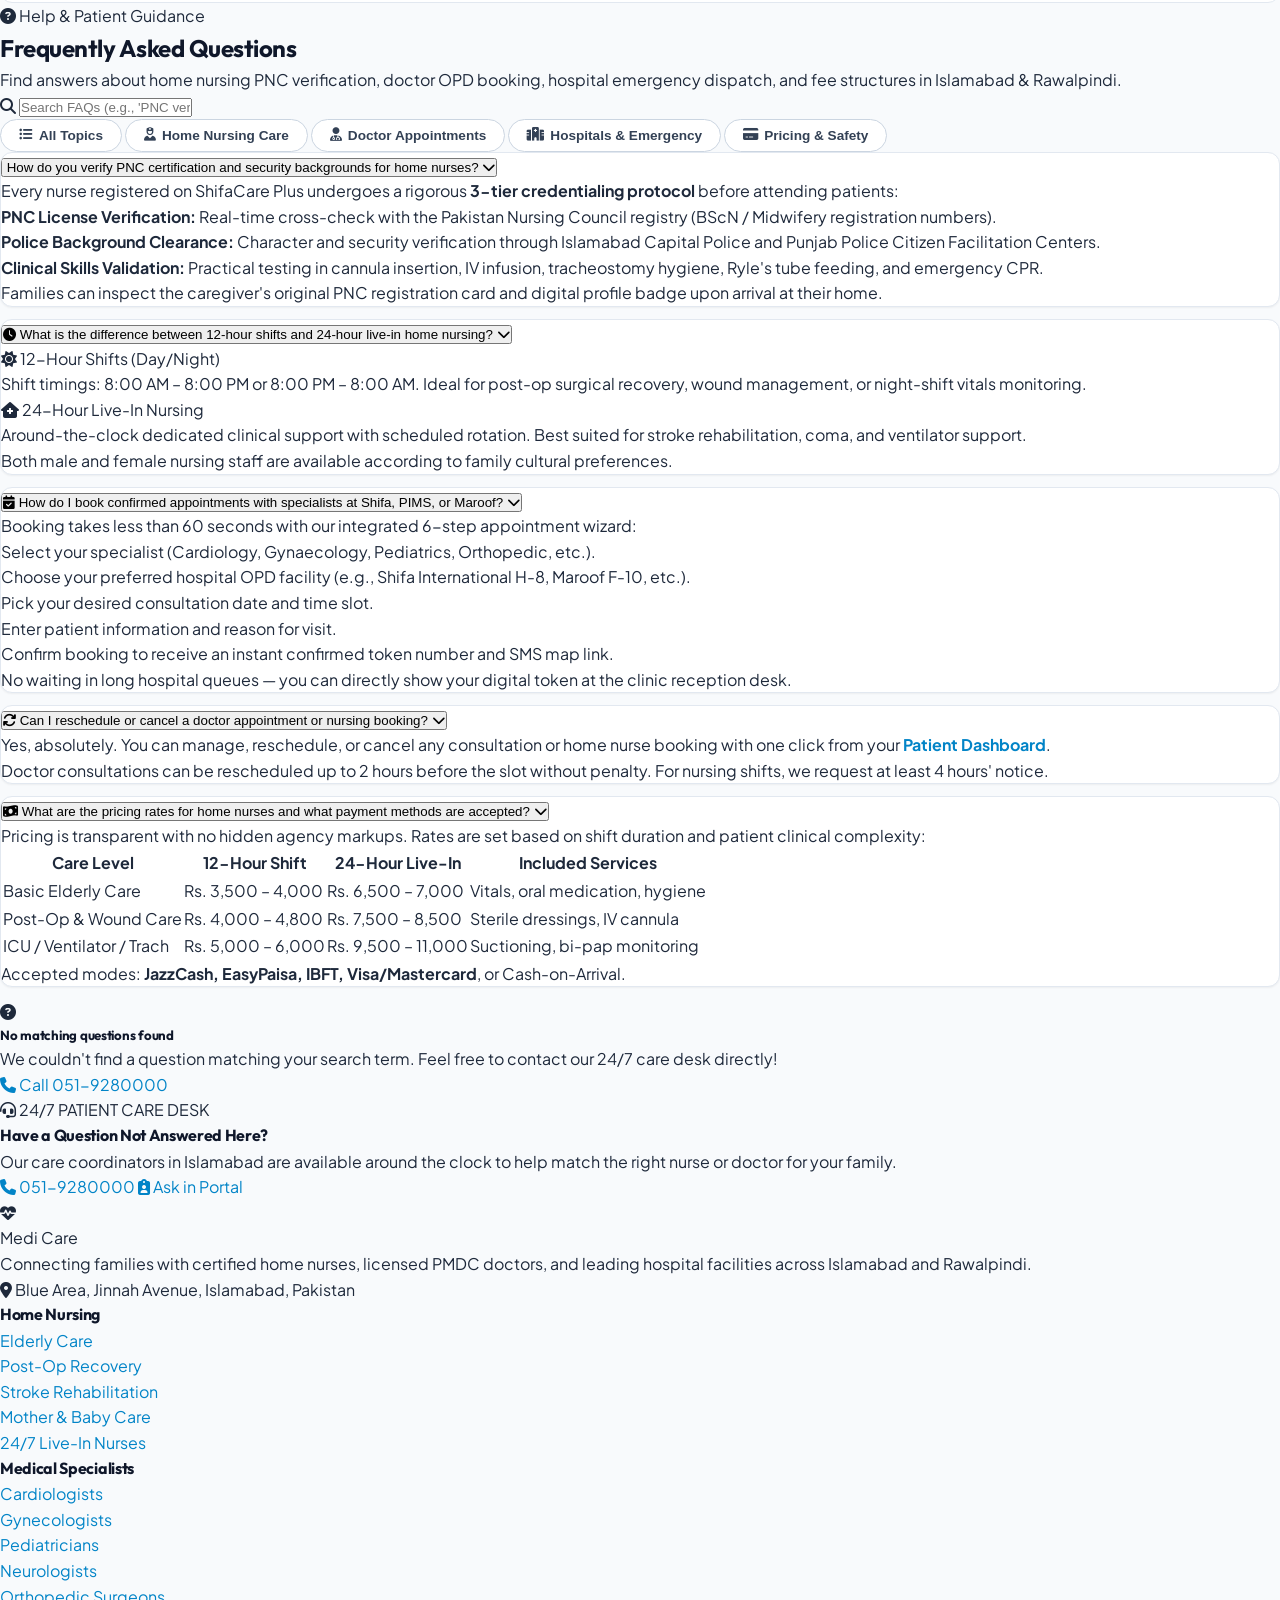
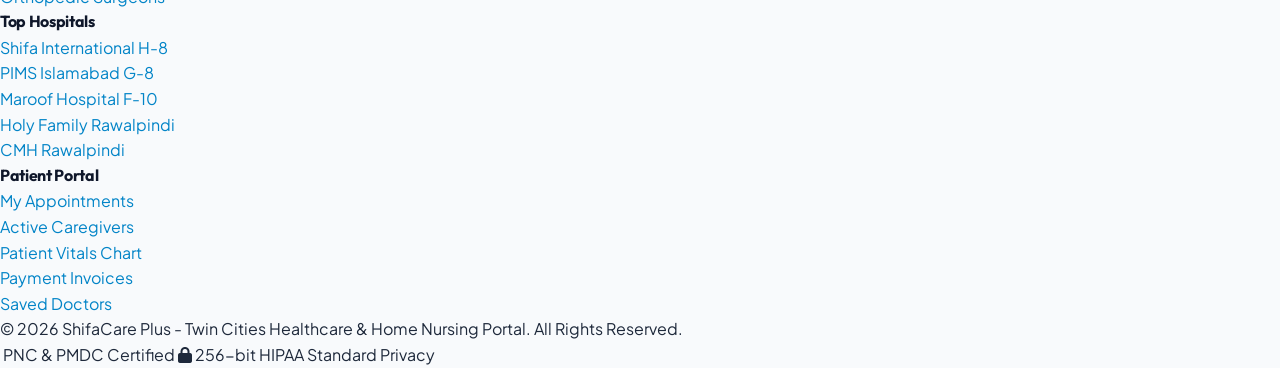
==== commit 0430d9f5: "privacy and terms page done" ====
--- a/index.html
+++ b/index.html
@@ -108,17 +108,22 @@
                             <i class="fas fa-user-md w-5 text-center"></i> Doctors
                         </a>
                     </li>
+                    <!-- Login  -->
+                    <li class="w-full lg:w-auto">
+                        <a class="nav-link-custom font-semibold text-slate-700 hover:text-sky-600 hover:bg-slate-50 px-3.5 py-2.5 rounded-md flex items-center gap-2 no-underline transition-colors w-full"
+                            href="login.html">
+                            <i class="fas fa-user-md w-5 text-center"></i> Login
+                        </a>
+                    </li>
                 </ul>
 
                 <div
                     class="flex flex-col lg:flex-row items-stretch lg:items-center gap-4 w-full lg:w-auto mt-4 lg:mt-0 pt-4 lg:pt-0 border-t lg:border-t-0 border-slate-100">
-
                     <a href="patient-portal.html"
                         class="btn-primary-health bg-sky-600 hover:bg-sky-700 text-white px-4 py-2.5 rounded-lg font-semibold text-sm no-underline flex items-center justify-center gap-1.5 shadow-sm transition-all shrink-0">
                         <i class="fas fa-user-circle"></i> Patient Portal
                     </a>
                 </div>
-
             </div>
 
         </div>
